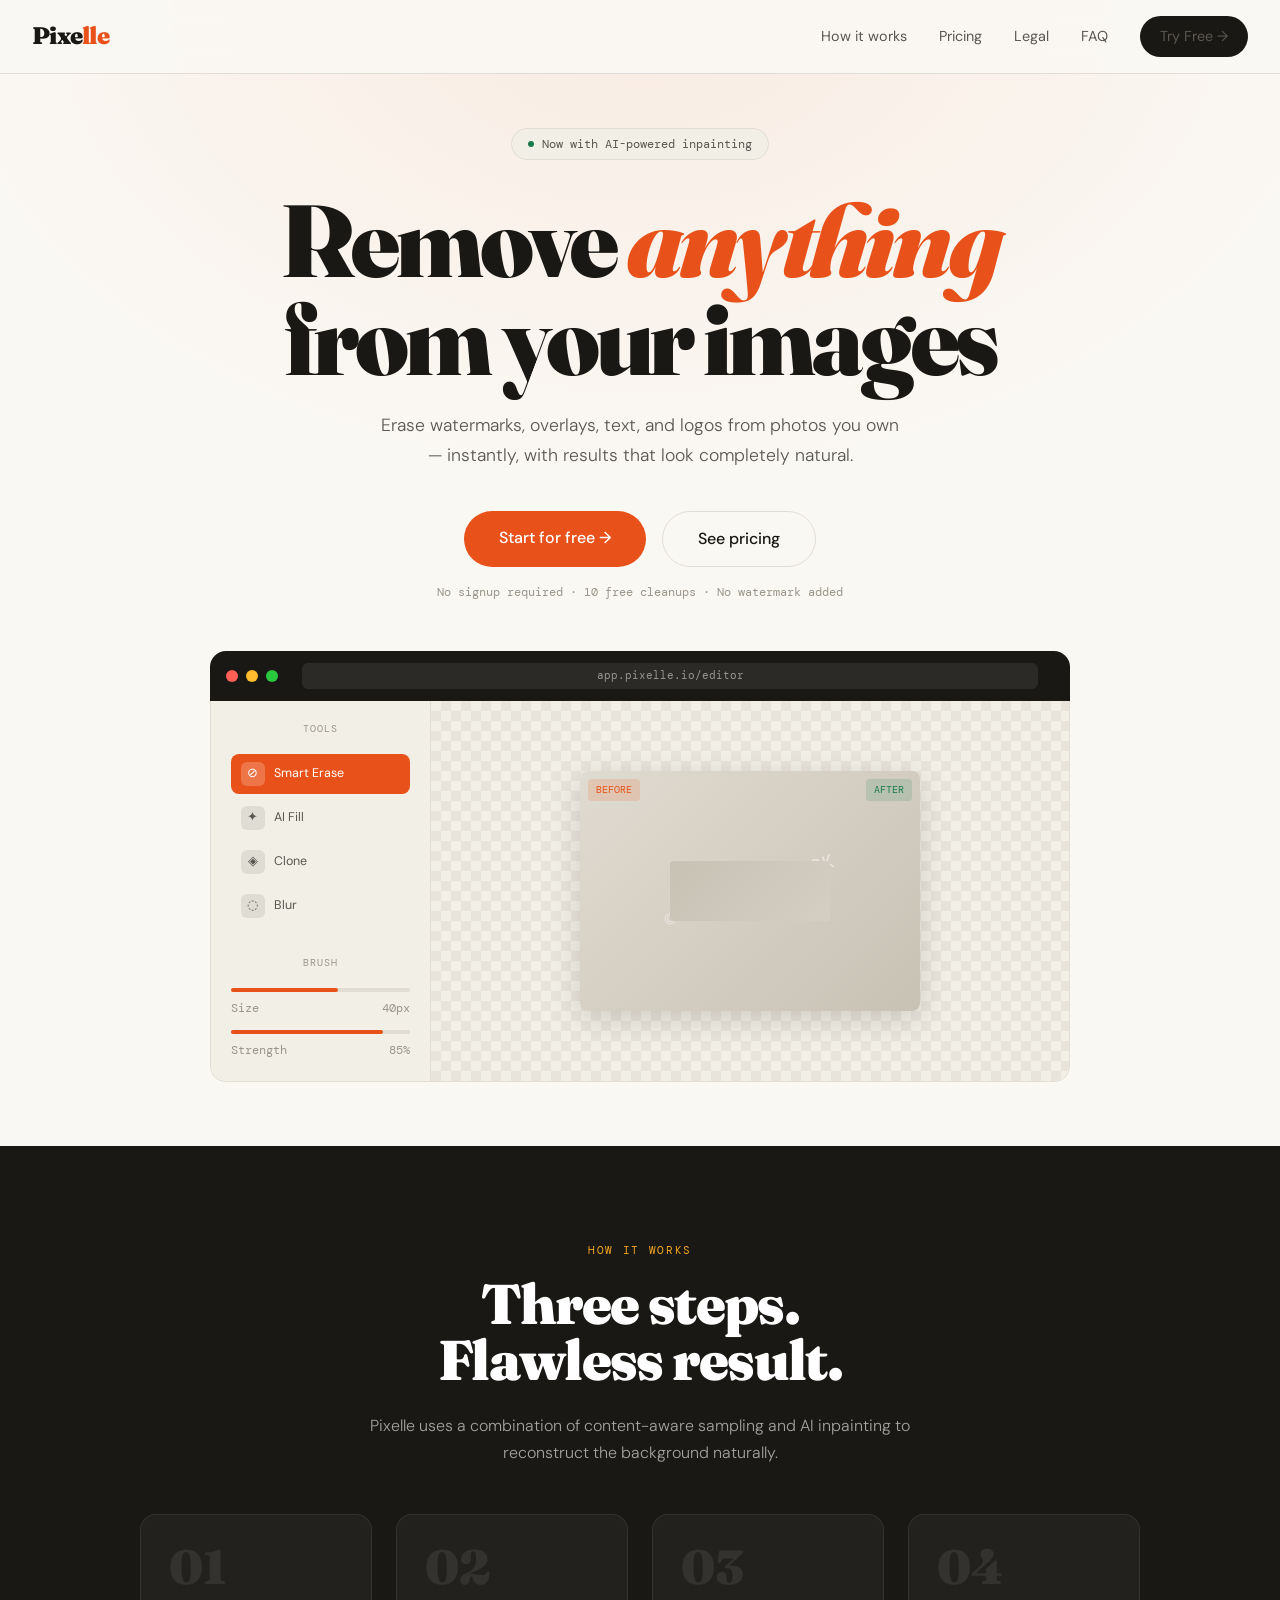
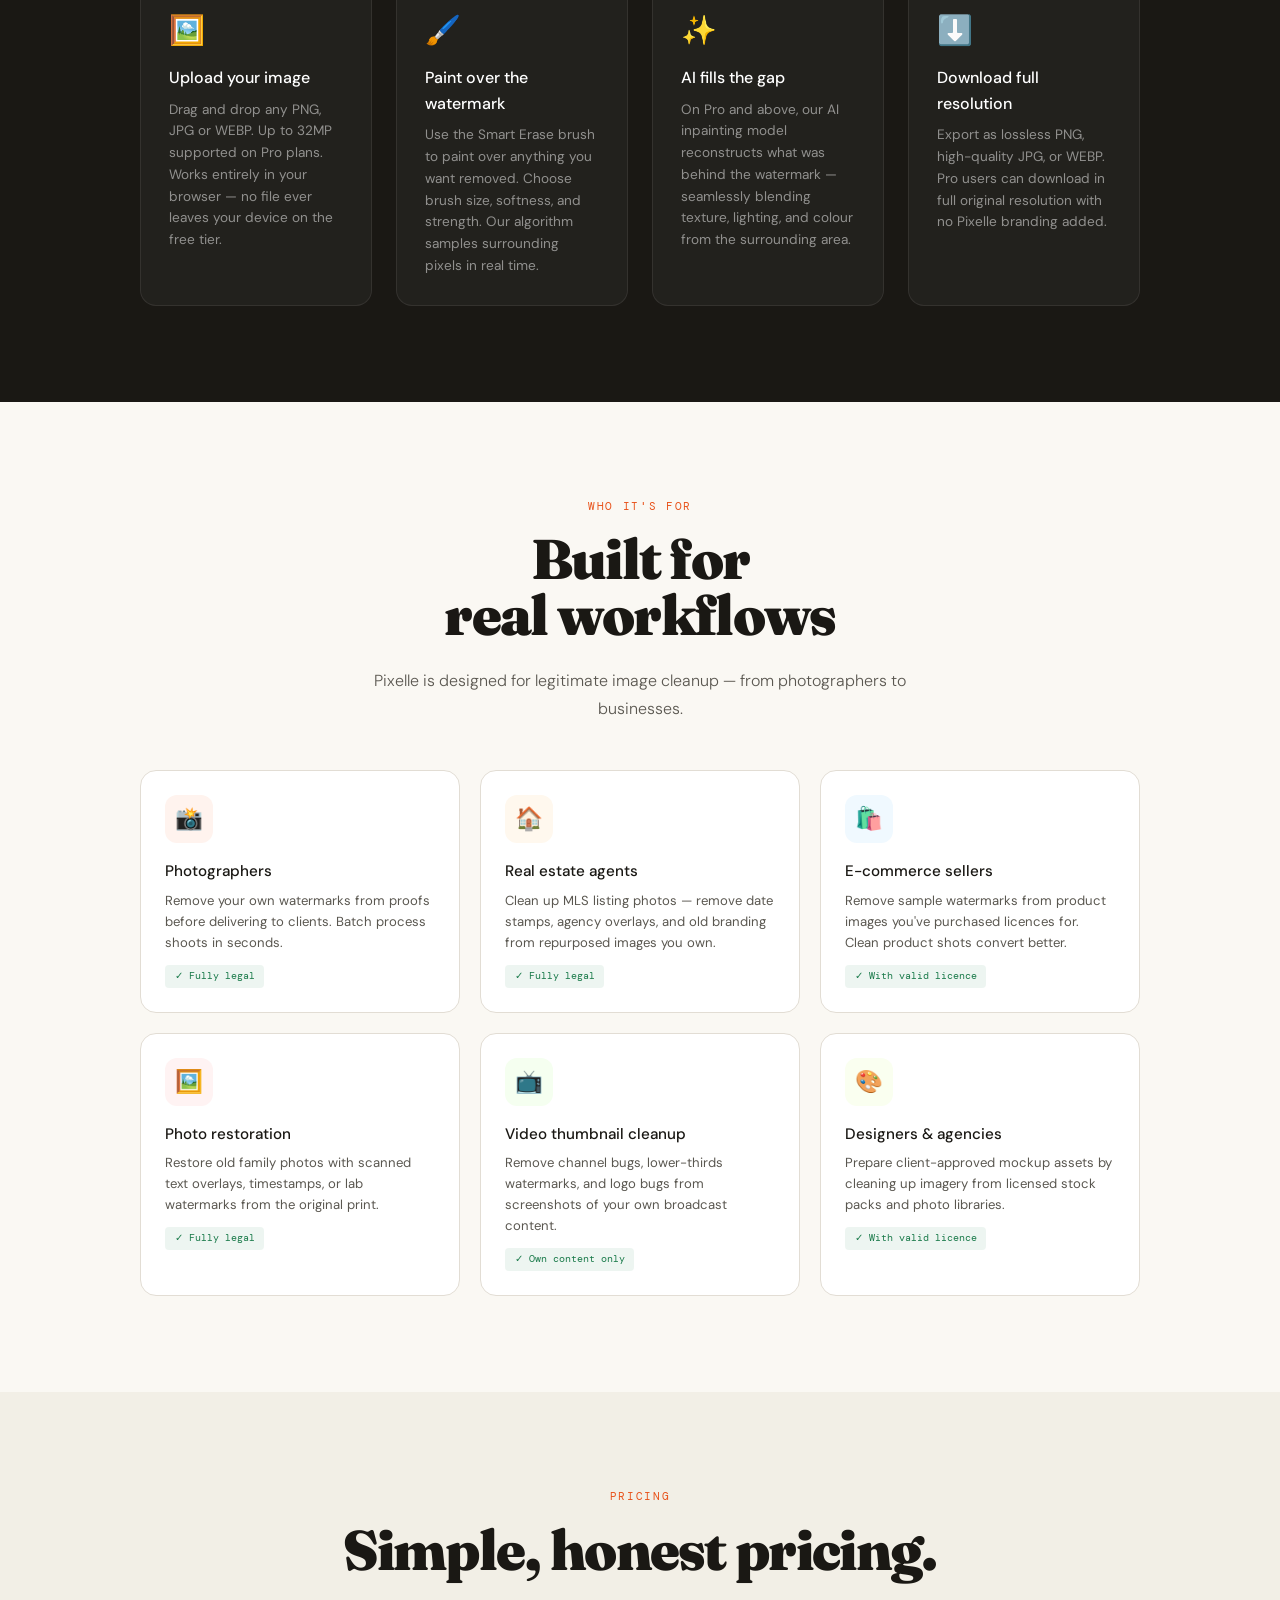
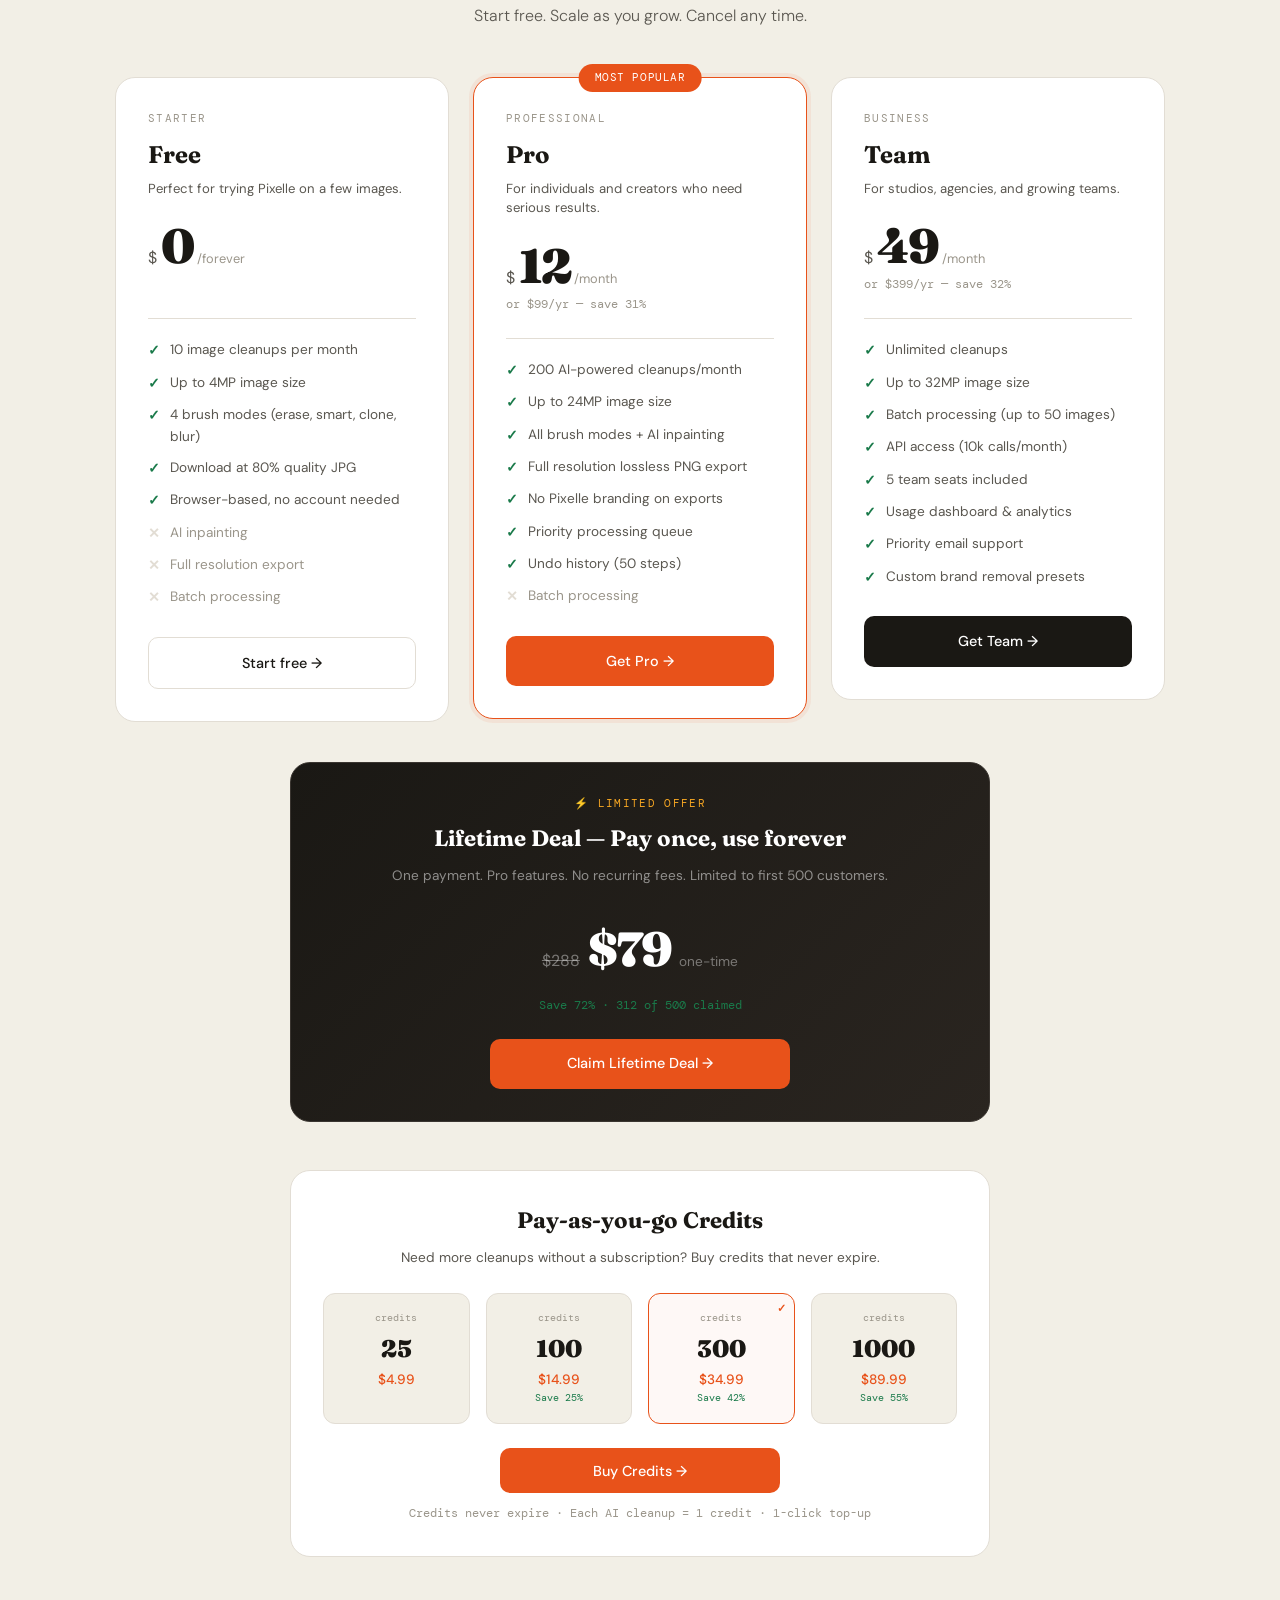
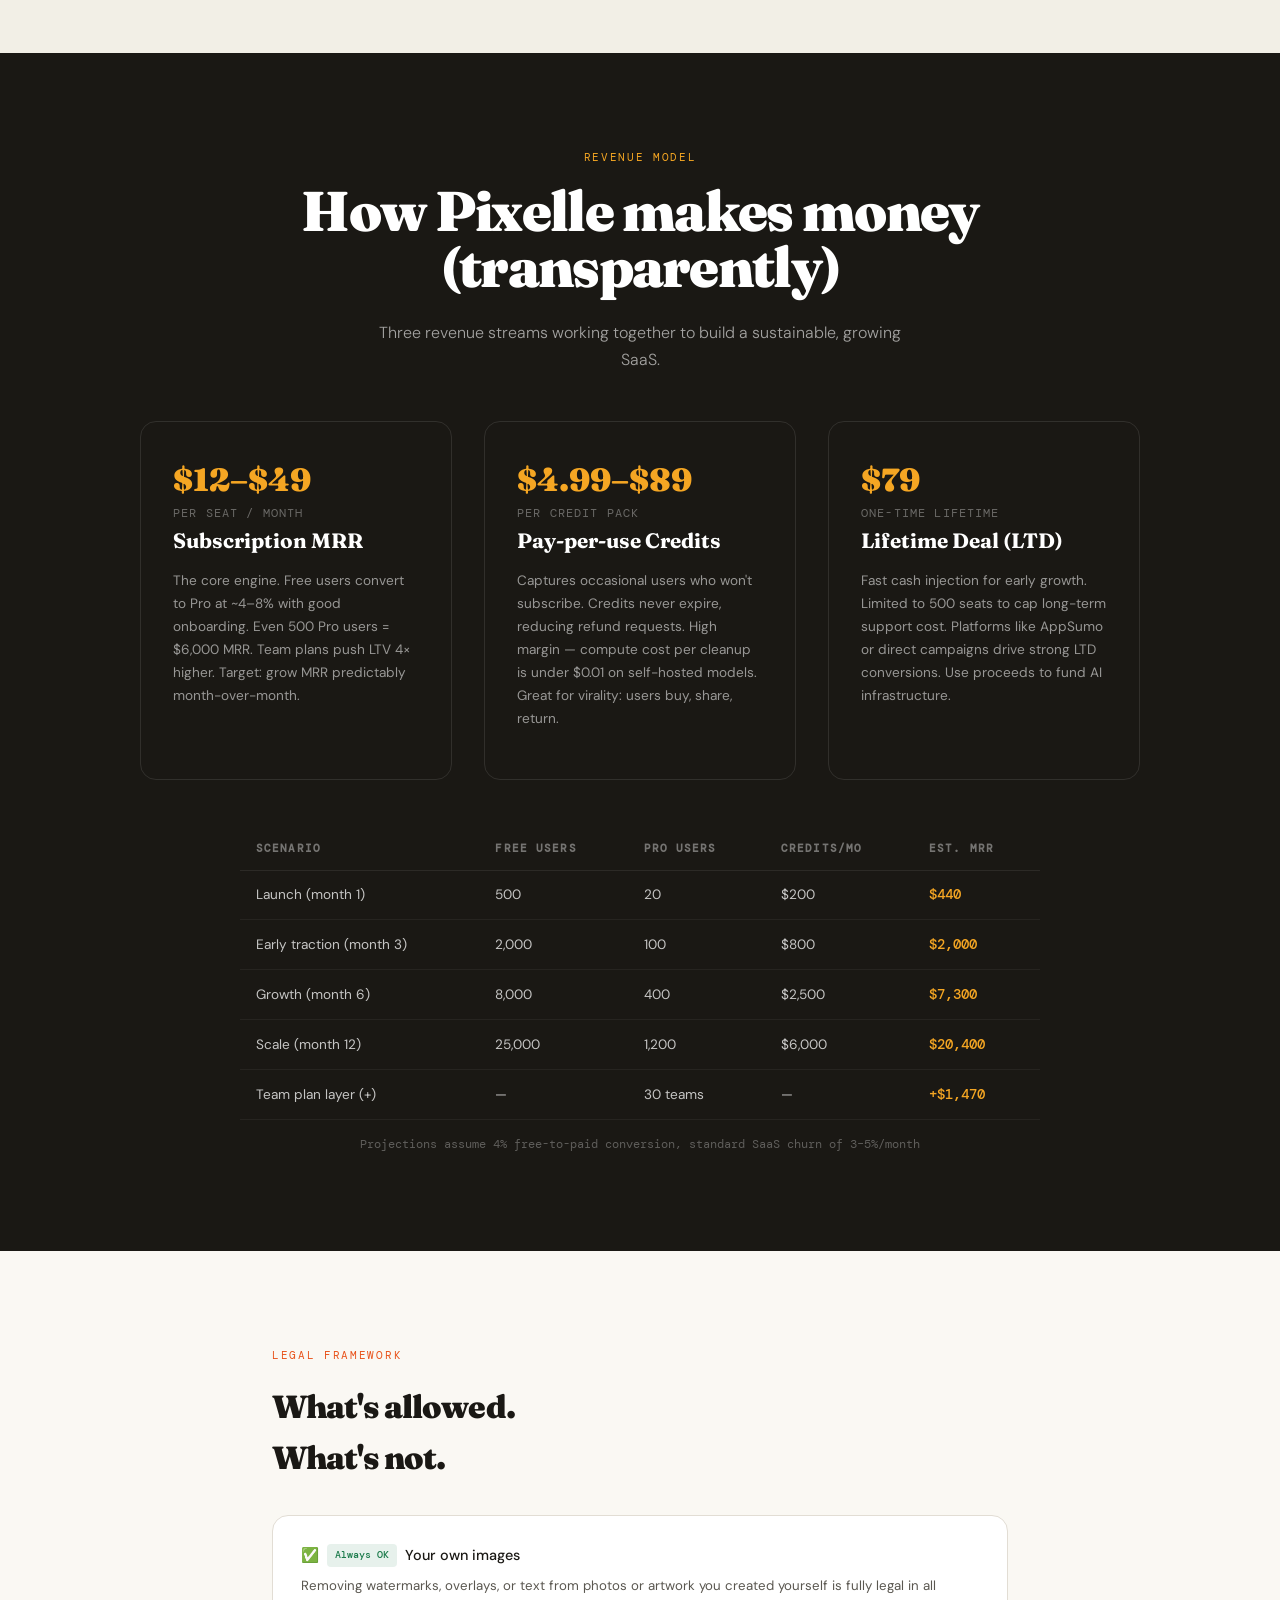
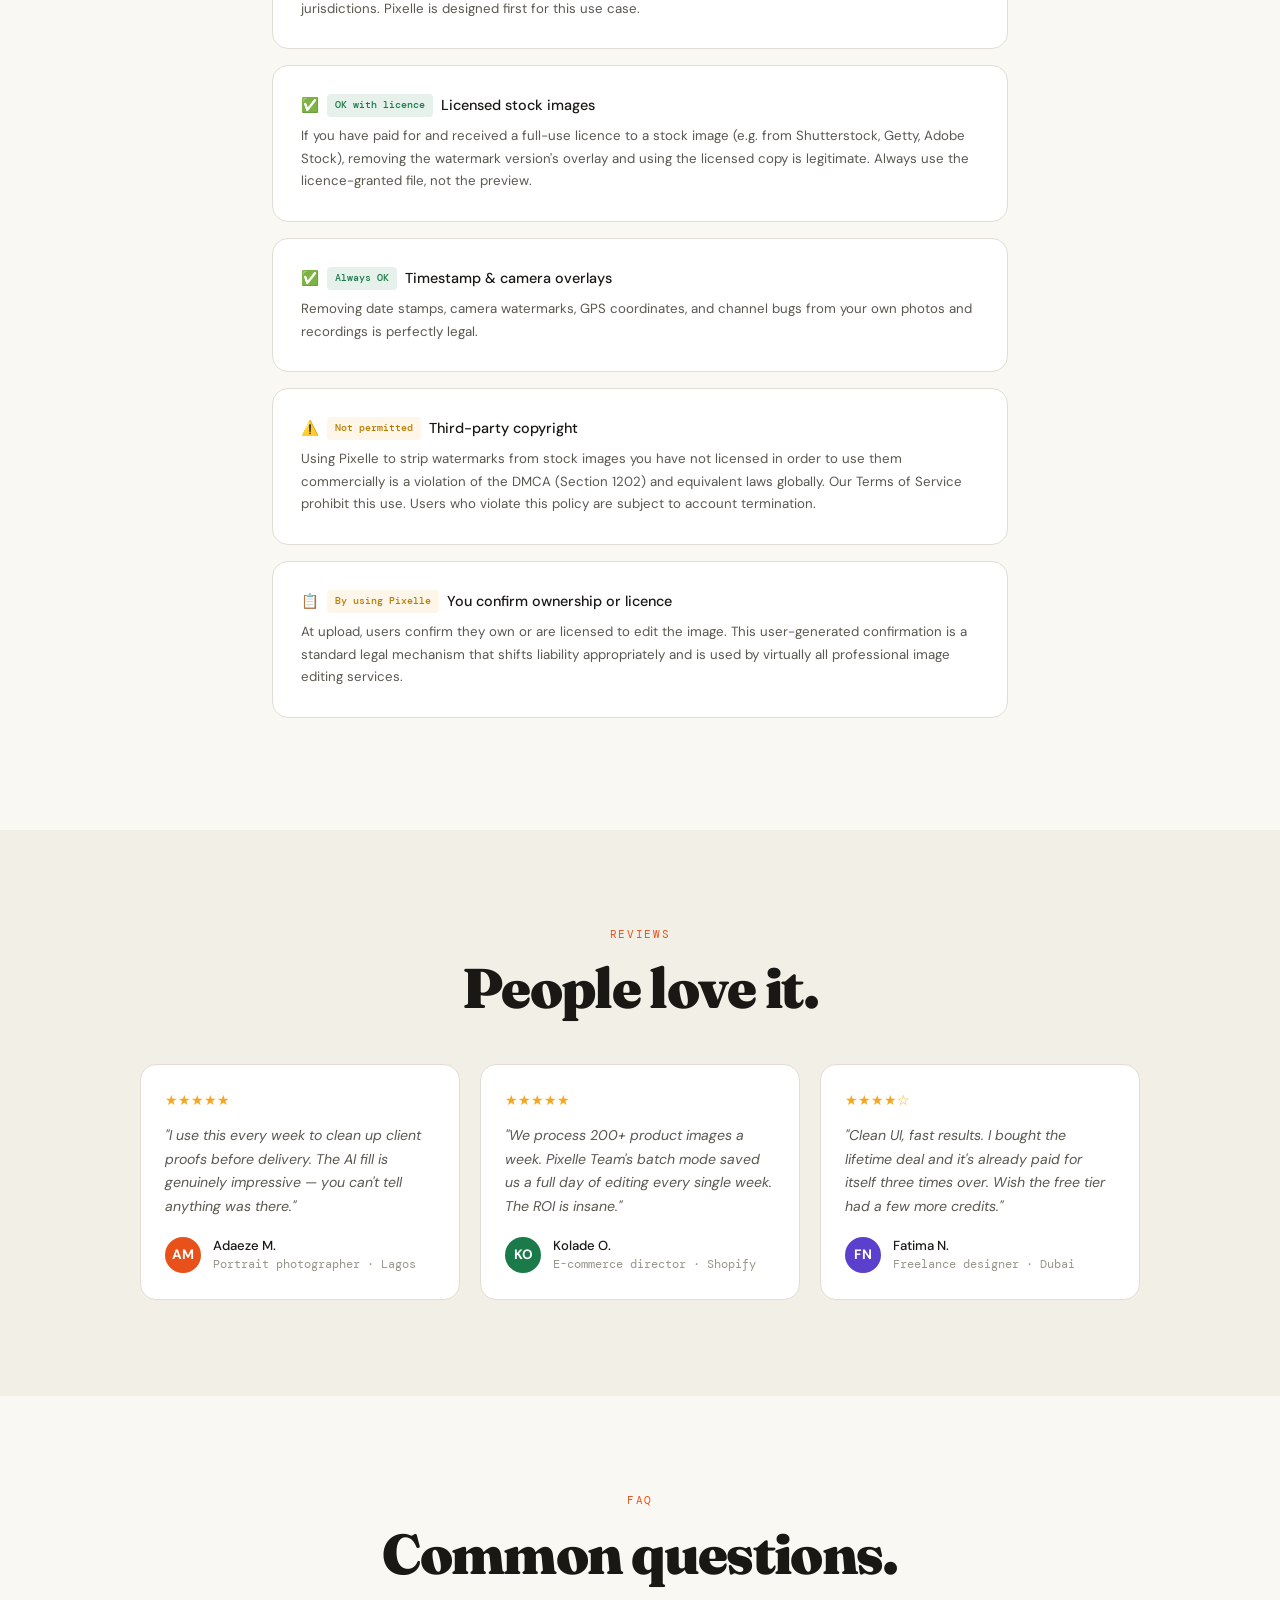
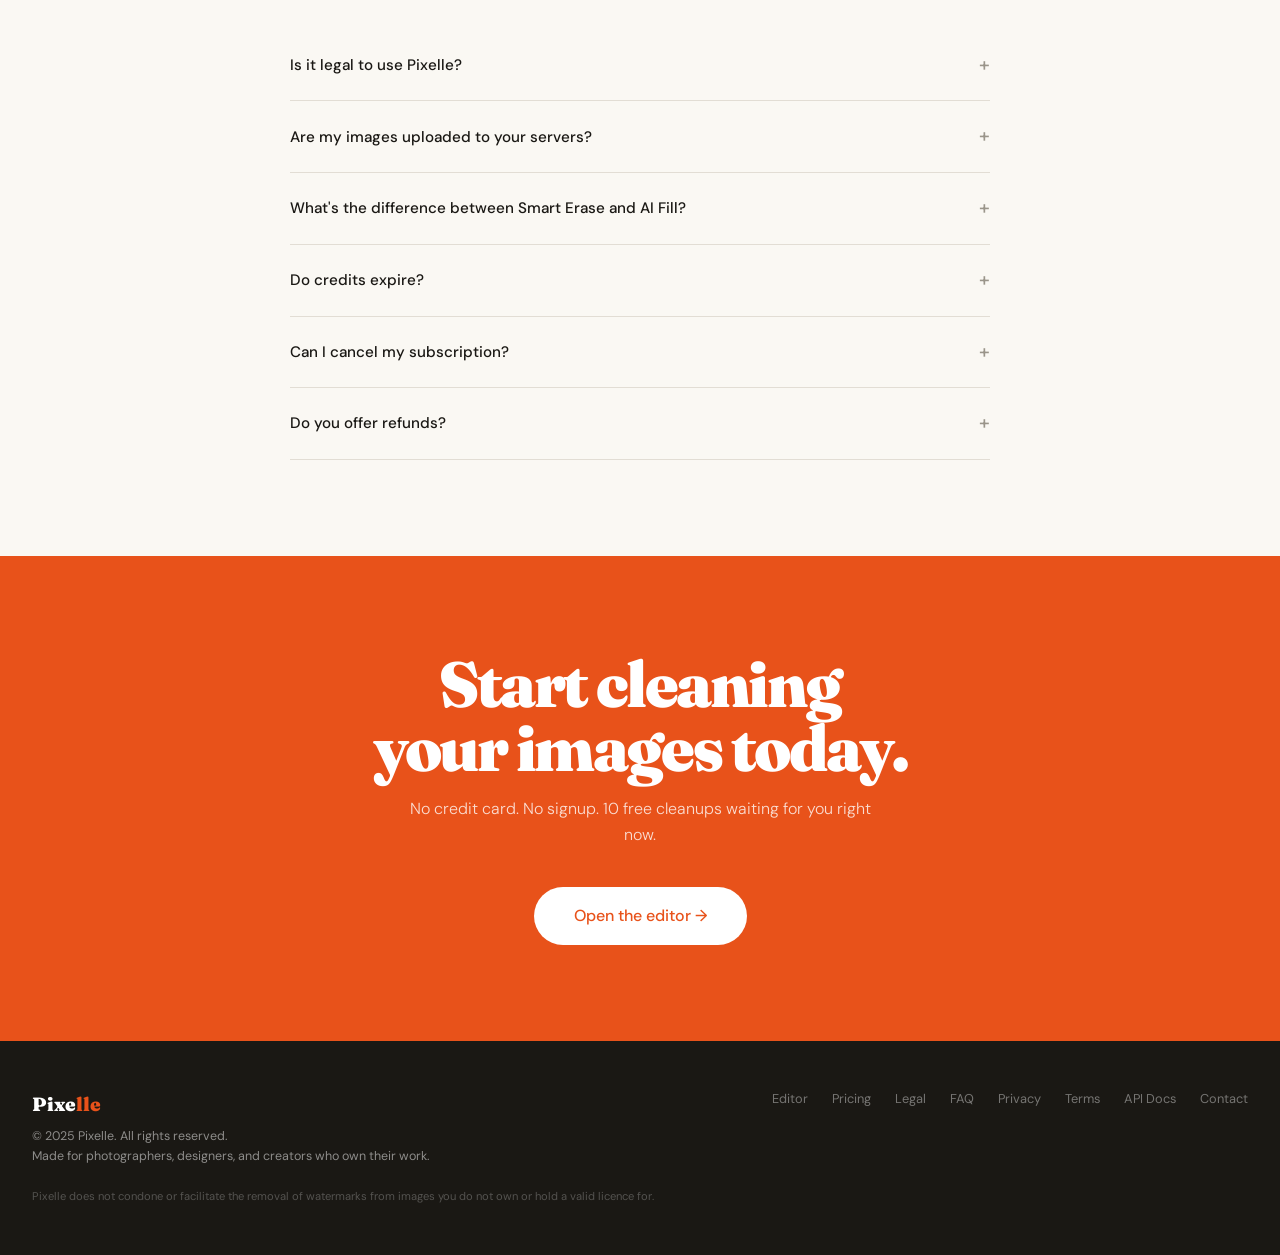
==== index.html @ 52467e56 "first commit" ====
<!doctype html>
<html lang="en">
  <head>
    <meta charset="UTF-8" />
    <meta name="viewport" content="width=device-width, initial-scale=1.0" />
    <title>Pixelle — AI-Powered Image Cleanup</title>
    <link rel="preconnect" href="https://fonts.googleapis.com" />
    <link
      href="https://fonts.googleapis.com/css2?family=Fraunces:ital,opsz,wght@0,9..144,300;0,9..144,700;0,9..144,900;1,9..144,400&family=DM+Sans:wght@300;400;500&family=DM+Mono:wght@400;500&display=swap"
      rel="stylesheet"
    />
    <link rel="stylesheet" href="css/styles.css">
 
  </head>
  <body>
    <nav>
      <a href="index.html" class="nav-logo">Pixe<span>lle</span></a>
      <div class="nav-links">
        <a href="#how">How it works</a>
        <a href="#pricing">Pricing</a>
        <a href="#legal">Legal</a>
        <a href="#faq">FAQ</a>
        <a href="app.html" class="nav-cta">Try Free →</a>
      </div>
      <button
        class="nav-menu-toggle"
        onclick="toggleMobileNav()"
        aria-label="Menu"
      >
        ☰
      </button>
    </nav>

    <!-- MOBILE NAV DRAWER -->
    <div class="mobile-nav" id="mobile-nav">
      <a href="#how" onclick="closeMobileNav()">How it works</a>
      <a href="#pricing" onclick="closeMobileNav()">Pricing</a>
      <a href="#legal" onclick="closeMobileNav()">Legal</a>
      <a href="#faq" onclick="closeMobileNav()">FAQ</a>
      <a href="app.html" class="nav-cta">Try Free →</a>
    </div>

    <!-- HERO -->
    <section class="hero">
      <div class="hero-bg"></div>
      <div class="hero-badge">
        <span class="dot"></span> Now with AI-powered inpainting
      </div>
      <h1>Remove <em>anything</em><br />from your images</h1>
      <p class="hero-sub">
        Erase watermarks, overlays, text, and logos from photos you own —
        instantly, with results that look completely natural.
      </p>
      <div class="hero-actions">
        <a href="app.html" class="btn-hero btn-hero-primary"
          >Start for free →</a
        >
        <a href="#pricing" class="btn-hero btn-hero-secondary">See pricing</a>
      </div>
      <p class="hero-note">
        No signup required · 10 free cleanups · No watermark added
      </p>

      <div class="demo-wrap">
        <div class="demo-bar">
          <div class="demo-dot"></div>
          <div class="demo-dot"></div>
          <div class="demo-dot"></div>
          <div class="demo-url">app.pixelle.io/editor</div>
        </div>
        <div class="demo-inner">
          <div class="demo-sidebar">
            <div class="demo-sidebar-title">Tools</div>
            <div class="demo-tool active">
              <div class="demo-tool-icon">⊘</div>
              Smart Erase
            </div>
            <div class="demo-tool">
              <div class="demo-tool-icon">✦</div>
              AI Fill
            </div>
            <div class="demo-tool">
              <div class="demo-tool-icon">◈</div>
              Clone
            </div>
            <div class="demo-tool">
              <div class="demo-tool-icon">◌</div>
              Blur
            </div>
            <br />
            <div class="demo-sidebar-title">Brush</div>
            <div
              style="
                background: var(--border);
                height: 4px;
                border-radius: 2px;
                margin: 0.5rem 0;
              "
            >
              <div
                style="
                  background: var(--accent);
                  width: 60%;
                  height: 100%;
                  border-radius: 2px;
                "
              ></div>
            </div>
            <div
              style="
                font-size: 0.72rem;
                color: var(--ink3);
                font-family: &quot;DM Mono&quot;, monospace;
                display: flex;
                justify-content: space-between;
              "
            >
              <span>Size</span><span>40px</span>
            </div>
            <div
              style="
                background: var(--border);
                height: 4px;
                border-radius: 2px;
                margin: 0.75rem 0 0.5rem;
              "
            >
              <div
                style="
                  background: var(--accent);
                  width: 85%;
                  height: 100%;
                  border-radius: 2px;
                "
              ></div>
            </div>
            <div
              style="
                font-size: 0.72rem;
                color: var(--ink3);
                font-family: &quot;DM Mono&quot;, monospace;
                display: flex;
                justify-content: space-between;
              "
            >
              <span>Strength</span><span>85%</span>
            </div>
          </div>
          <div class="demo-canvas-area">
            <div class="demo-image-placeholder">
              <div class="demo-badge-before">BEFORE</div>
              <div class="demo-badge-after">AFTER</div>
              <div class="demo-wm">© SHUTTERSTOCK</div>
              <div class="demo-erased"></div>
              <div class="demo-cursor"></div>
            </div>
          </div>
        </div>
      </div>
    </section>

    <!-- HOW IT WORKS -->
    <section class="how" id="how">
      <div class="center max-w reveal">
        <div class="section-label">How it works</div>
        <div class="section-title">Three steps.<br />Flawless result.</div>
        <p class="section-sub" style="margin-inline: auto">
          Pixelle uses a combination of content-aware sampling and AI inpainting
          to reconstruct the background naturally.
        </p>
      </div>
      <div class="how-grid reveal">
        <div class="how-card">
          <div class="how-num">01</div>
          <div class="how-icon">🖼️</div>
          <h3>Upload your image</h3>
          <p>
            Drag and drop any PNG, JPG or WEBP. Up to 32MP supported on Pro
            plans. Works entirely in your browser — no file ever leaves your
            device on the free tier.
          </p>
        </div>
        <div class="how-card">
          <div class="how-num">02</div>
          <div class="how-icon">🖌️</div>
          <h3>Paint over the watermark</h3>
          <p>
            Use the Smart Erase brush to paint over anything you want removed.
            Choose brush size, softness, and strength. Our algorithm samples
            surrounding pixels in real time.
          </p>
        </div>
        <div class="how-card">
          <div class="how-num">03</div>
          <div class="how-icon">✨</div>
          <h3>AI fills the gap</h3>
          <p>
            On Pro and above, our AI inpainting model reconstructs what was
            behind the watermark — seamlessly blending texture, lighting, and
            colour from the surrounding area.
          </p>
        </div>
        <div class="how-card">
          <div class="how-num">04</div>
          <div class="how-icon">⬇️</div>
          <h3>Download full resolution</h3>
          <p>
            Export as lossless PNG, high-quality JPG, or WEBP. Pro users can
            download in full original resolution with no Pixelle branding added.
          </p>
        </div>
      </div>
    </section>

    <!-- USE CASES -->
    <section id="uses" style="padding: 6rem 2rem; background: var(--bg)">
      <div class="center max-w reveal">
        <div class="section-label">Who it's for</div>
        <div class="section-title">Built for<br />real workflows</div>
        <p class="section-sub" style="margin-inline: auto">
          Pixelle is designed for legitimate image cleanup — from photographers
          to businesses.
        </p>
      </div>
      <div class="uses-grid reveal">
        <div class="use-card">
          <div class="use-icon" style="background: #fff3ee">📸</div>
          <h3>Photographers</h3>
          <p>
            Remove your own watermarks from proofs before delivering to clients.
            Batch process shoots in seconds.
          </p>
          <span
            class="use-tag"
            style="background: rgba(26, 122, 74, 0.08); color: var(--green)"
            >✓ Fully legal</span
          >
        </div>
        <div class="use-card">
          <div class="use-icon" style="background: #fff8ee">🏠</div>
          <h3>Real estate agents</h3>
          <p>
            Clean up MLS listing photos — remove date stamps, agency overlays,
            and old branding from repurposed images you own.
          </p>
          <span
            class="use-tag"
            style="background: rgba(26, 122, 74, 0.08); color: var(--green)"
            >✓ Fully legal</span
          >
        </div>
        <div class="use-card">
          <div class="use-icon" style="background: #f0f9ff">🛍️</div>
          <h3>E-commerce sellers</h3>
          <p>
            Remove sample watermarks from product images you've purchased
            licences for. Clean product shots convert better.
          </p>
          <span
            class="use-tag"
            style="background: rgba(26, 122, 74, 0.08); color: var(--green)"
            >✓ With valid licence</span
          >
        </div>
        <div class="use-card">
          <div class="use-icon" style="background: #fff3f3">🖼️</div>
          <h3>Photo restoration</h3>
          <p>
            Restore old family photos with scanned text overlays, timestamps, or
            lab watermarks from the original print.
          </p>
          <span
            class="use-tag"
            style="background: rgba(26, 122, 74, 0.08); color: var(--green)"
            >✓ Fully legal</span
          >
        </div>
        <div class="use-card">
          <div class="use-icon" style="background: #f5fff0">📺</div>
          <h3>Video thumbnail cleanup</h3>
          <p>
            Remove channel bugs, lower-thirds watermarks, and logo bugs from
            screenshots of your own broadcast content.
          </p>
          <span
            class="use-tag"
            style="background: rgba(26, 122, 74, 0.08); color: var(--green)"
            >✓ Own content only</span
          >
        </div>
        <div class="use-card">
          <div class="use-icon" style="background: #fafff0">🎨</div>
          <h3>Designers & agencies</h3>
          <p>
            Prepare client-approved mockup assets by cleaning up imagery from
            licensed stock packs and photo libraries.
          </p>
          <span
            class="use-tag"
            style="background: rgba(26, 122, 74, 0.08); color: var(--green)"
            >✓ With valid licence</span
          >
        </div>
      </div>
    </section>

    <!-- PRICING -->
    <section class="pricing" id="pricing">
      <div class="center reveal">
        <div class="section-label">Pricing</div>
        <div class="section-title">Simple, honest pricing.</div>
        <p class="section-sub" style="margin-inline: auto">
          Start free. Scale as you grow. Cancel any time.
        </p>
      </div>
      <div class="pricing-grid reveal">
        <div class="price-card">
          <div class="price-tier">Starter</div>
          <div class="price-name">Free</div>
          <div class="price-desc">
            Perfect for trying Pixelle on a few images.
          </div>
          <div class="price-amount">
            <span class="price-currency">$</span
            ><span class="price-value">0</span
            ><span class="price-period">/forever</span>
          </div>
          <div class="price-alt" style="color: transparent">—</div>
          <div class="price-divider"></div>
          <ul class="price-features">
            <li>10 image cleanups per month</li>
            <li>Up to 4MP image size</li>
            <li>4 brush modes (erase, smart, clone, blur)</li>
            <li>Download at 80% quality JPG</li>
            <li>Browser-based, no account needed</li>
            <li class="no">AI inpainting</li>
            <li class="no">Full resolution export</li>
            <li class="no">Batch processing</li>
          </ul>
          <a href="app.html" class="price-btn price-btn-outline"
            >Start free →</a
          >
        </div>
        <div class="price-card featured">
          <div class="price-popular">MOST POPULAR</div>
          <div class="price-tier">Professional</div>
          <div class="price-name">Pro</div>
          <div class="price-desc">
            For individuals and creators who need serious results.
          </div>
          <div class="price-amount">
            <span class="price-currency">$</span
            ><span class="price-value">12</span
            ><span class="price-period">/month</span>
          </div>
          <div class="price-alt">or $99/yr — save 31%</div>
          <div class="price-divider"></div>
          <ul class="price-features">
            <li>200 AI-powered cleanups/month</li>
            <li>Up to 24MP image size</li>
            <li>All brush modes + AI inpainting</li>
            <li>Full resolution lossless PNG export</li>
            <li>No Pixelle branding on exports</li>
            <li>Priority processing queue</li>
            <li>Undo history (50 steps)</li>
            <li class="no">Batch processing</li>
          </ul>
          <a href="app.html" class="price-btn price-btn-primary">Get Pro →</a>
        </div>
        <div class="price-card">
          <div class="price-tier">Business</div>
          <div class="price-name">Team</div>
          <div class="price-desc">
            For studios, agencies, and growing teams.
          </div>
          <div class="price-amount">
            <span class="price-currency">$</span
            ><span class="price-value">49</span
            ><span class="price-period">/month</span>
          </div>
          <div class="price-alt">or $399/yr — save 32%</div>
          <div class="price-divider"></div>
          <ul class="price-features">
            <li>Unlimited cleanups</li>
            <li>Up to 32MP image size</li>
            <li>Batch processing (up to 50 images)</li>
            <li>API access (10k calls/month)</li>
            <li>5 team seats included</li>
            <li>Usage dashboard & analytics</li>
            <li>Priority email support</li>
            <li>Custom brand removal presets</li>
          </ul>
          <a
            href="#"
            onclick="showToast('Team plan — contact us at hello@pixelle.io')"
            class="price-btn price-btn-dark"
            >Get Team →</a
          >
        </div>
      </div>

      <!-- LIFETIME DEAL -->
      <div
        class="credits-section reveal"
        style="
          margin-top: 2.5rem;
          max-width: 700px;
          background: linear-gradient(135deg, #1a1814, #2a2520);
          border-color: #3a3530;
        "
      >
        <div
          style="
            font-size: 0.7rem;
            font-family: &quot;DM Mono&quot;, monospace;
            color: var(--accent2);
            text-transform: uppercase;
            letter-spacing: 0.12em;
            margin-bottom: 0.5rem;
          "
        >
          ⚡ Limited offer
        </div>
        <div class="credits-title" style="color: #fff">
          Lifetime Deal — Pay once, use forever
        </div>
        <div class="credits-sub" style="color: rgba(255, 255, 255, 0.5)">
          One payment. Pro features. No recurring fees. Limited to first 500
          customers.
        </div>
        <div
          style="
            display: flex;
            align-items: baseline;
            justify-content: center;
            gap: 0.5rem;
            margin-bottom: 0.5rem;
          "
        >
          <span
            style="
              font-size: 1rem;
              color: rgba(255, 255, 255, 0.4);
              text-decoration: line-through;
            "
            >$288</span
          >
          <span
            style="
              font-family: &quot;Fraunces&quot;, serif;
              font-size: 3rem;
              font-weight: 900;
              color: #fff;
              letter-spacing: -0.04em;
            "
            >$79</span
          >
          <span style="font-size: 0.85rem; color: rgba(255, 255, 255, 0.4)"
            >one-time</span
          >
        </div>
        <div
          style="
            font-size: 0.75rem;
            color: var(--green);
            font-family: &quot;DM Mono&quot;, monospace;
            margin-bottom: 1.5rem;
          "
        >
          Save 72% · 312 of 500 claimed
        </div>
        <a
          href="#"
          onclick="showToast('Lifetime deal — redirecting to checkout!')"
          class="price-btn price-btn-primary"
          style="max-width: 300px; margin: 0 auto; display: block"
          >Claim Lifetime Deal →</a
        >
      </div>

      <!-- PAY PER USE -->
      <div class="credits-section reveal">
        <div class="credits-title">Pay-as-you-go Credits</div>
        <div class="credits-sub">
          Need more cleanups without a subscription? Buy credits that never
          expire.
        </div>
        <div class="credits-grid">
          <div class="credit-pack" onclick="selectCredit(this)">
            <div class="credits-label">credits</div>
            <div class="credits-num">25</div>
            <div class="credits-price">$4.99</div>
            <div class="credits-save"></div>
          </div>
          <div class="credit-pack" onclick="selectCredit(this)">
            <div class="credits-label">credits</div>
            <div class="credits-num">100</div>
            <div class="credits-price">$14.99</div>
            <div class="credits-save">Save 25%</div>
          </div>
          <div class="credit-pack selected" onclick="selectCredit(this)">
            <div class="credits-label">credits</div>
            <div class="credits-num">300</div>
            <div class="credits-price">$34.99</div>
            <div class="credits-save">Save 42%</div>
          </div>
          <div class="credit-pack" onclick="selectCredit(this)">
            <div class="credits-label">credits</div>
            <div class="credits-num">1000</div>
            <div class="credits-price">$89.99</div>
            <div class="credits-save">Save 55%</div>
          </div>
        </div>
        <button
          onclick="showToast('Redirecting to secure checkout...')"
          class="price-btn price-btn-primary"
          style="max-width: 280px; margin: 0 auto"
        >
          Buy Credits →
        </button>
        <p
          style="
            font-size: 0.72rem;
            color: var(--ink3);
            margin-top: 0.75rem;
            font-family: &quot;DM Mono&quot;, monospace;
          "
        >
          Credits never expire · Each AI cleanup = 1 credit · 1-click top-up
        </p>
      </div>
    </section>

    <!-- MONETIZATION -->
    <section class="monetize" id="monetize">
      <div class="center max-w reveal">
        <div class="section-label">Revenue model</div>
        <div class="section-title" style="color: #fff">
          How Pixelle makes money<br />(transparently)
        </div>
        <p class="section-sub" style="margin-inline: auto">
          Three revenue streams working together to build a sustainable, growing
          SaaS.
        </p>
      </div>
      <div class="monetize-grid reveal">
        <div class="monetize-card">
          <div class="monetize-stat">$12–$49</div>
          <div class="monetize-stat-label">per seat / month</div>
          <h3>Subscription MRR</h3>
          <p>
            The core engine. Free users convert to Pro at ~4–8% with good
            onboarding. Even 500 Pro users = $6,000 MRR. Team plans push LTV 4×
            higher. Target: grow MRR predictably month-over-month.
          </p>
        </div>
        <div class="monetize-card">
          <div class="monetize-stat">$4.99–$89</div>
          <div class="monetize-stat-label">per credit pack</div>
          <h3>Pay-per-use Credits</h3>
          <p>
            Captures occasional users who won't subscribe. Credits never expire,
            reducing refund requests. High margin — compute cost per cleanup is
            under $0.01 on self-hosted models. Great for virality: users buy,
            share, return.
          </p>
        </div>
        <div class="monetize-card">
          <div class="monetize-stat">$79</div>
          <div class="monetize-stat-label">one-time lifetime</div>
          <h3>Lifetime Deal (LTD)</h3>
          <p>
            Fast cash injection for early growth. Limited to 500 seats to cap
            long-term support cost. Platforms like AppSumo or direct campaigns
            drive strong LTD conversions. Use proceeds to fund AI
            infrastructure.
          </p>
        </div>
      </div>
      <div class="max-w reveal revenue-table-wrap">
        <table class="revenue-table">
          <thead>
            <tr>
              <th>Scenario</th>
              <th>Free users</th>
              <th>Pro users</th>
              <th>Credits/mo</th>
              <th>Est. MRR</th>
            </tr>
          </thead>
          <tbody>
            <tr>
              <td>Launch (month 1)</td>
              <td>500</td>
              <td>20</td>
              <td>$200</td>
              <td>$440</td>
            </tr>
            <tr>
              <td>Early traction (month 3)</td>
              <td>2,000</td>
              <td>100</td>
              <td>$800</td>
              <td>$2,000</td>
            </tr>
            <tr>
              <td>Growth (month 6)</td>
              <td>8,000</td>
              <td>400</td>
              <td>$2,500</td>
              <td>$7,300</td>
            </tr>
            <tr>
              <td>Scale (month 12)</td>
              <td>25,000</td>
              <td>1,200</td>
              <td>$6,000</td>
              <td>$20,400</td>
            </tr>
            <tr>
              <td>Team plan layer (+)</td>
              <td>—</td>
              <td>30 teams</td>
              <td>—</td>
              <td>+$1,470</td>
            </tr>
          </tbody>
        </table>
        <p
          style="
            font-size: 0.72rem;
            color: rgba(255, 255, 255, 0.3);
            font-family: &quot;DM Mono&quot;, monospace;
            margin-top: 1rem;
            text-align: center;
          "
        >
          Projections assume 4% free-to-paid conversion, standard SaaS churn of
          3–5%/month
        </p>
      </div>
    </section>

    <!-- LEGAL -->
    <div class="legal-section" id="legal">
      <div class="section-label">Legal framework</div>
      <div class="legal-title">What's allowed.<br />What's not.</div>
      <div class="legal-card">
        <h3>✅ <span class="tag tag-ok">Always OK</span> Your own images</h3>
        <p>
          Removing watermarks, overlays, or text from photos or artwork you
          created yourself is fully legal in all jurisdictions. Pixelle is
          designed first for this use case.
        </p>
      </div>
      <div class="legal-card">
        <h3>
          ✅ <span class="tag tag-ok">OK with licence</span> Licensed stock
          images
        </h3>
        <p>
          If you have paid for and received a full-use licence to a stock image
          (e.g. from Shutterstock, Getty, Adobe Stock), removing the watermark
          version's overlay and using the licensed copy is legitimate. Always
          use the licence-granted file, not the preview.
        </p>
      </div>
      <div class="legal-card">
        <h3>
          ✅ <span class="tag tag-ok">Always OK</span> Timestamp & camera
          overlays
        </h3>
        <p>
          Removing date stamps, camera watermarks, GPS coordinates, and channel
          bugs from your own photos and recordings is perfectly legal.
        </p>
      </div>
      <div class="legal-card">
        <h3>
          ⚠️ <span class="tag tag-warn">Not permitted</span> Third-party
          copyright
        </h3>
        <p>
          Using Pixelle to strip watermarks from stock images you have not
          licensed in order to use them commercially is a violation of the DMCA
          (Section 1202) and equivalent laws globally. Our Terms of Service
          prohibit this use. Users who violate this policy are subject to
          account termination.
        </p>
      </div>
      <div class="legal-card">
        <h3>
          📋 <span class="tag tag-warn">By using Pixelle</span> You confirm
          ownership or licence
        </h3>
        <p>
          At upload, users confirm they own or are licensed to edit the image.
          This user-generated confirmation is a standard legal mechanism that
          shifts liability appropriately and is used by virtually all
          professional image editing services.
        </p>
      </div>
    </div>

    <!-- TESTIMONIALS -->
    <section style="padding: 6rem 2rem; background: var(--bg2)" id="reviews">
      <div class="center max-w reveal">
        <div class="section-label">Reviews</div>
        <div class="section-title">People love it.</div>
      </div>
      <div class="testi-grid reveal">
        <div class="testi-card">
          <div class="testi-stars">★★★★★</div>
          <div class="testi-text">
            "I use this every week to clean up client proofs before delivery.
            The AI fill is genuinely impressive — you can't tell anything was
            there."
          </div>
          <div class="testi-author">
            <div class="testi-avatar" style="background: #e8521a">AM</div>
            <div>
              <div class="testi-name">Adaeze M.</div>
              <div class="testi-role">Portrait photographer · Lagos</div>
            </div>
          </div>
        </div>
        <div class="testi-card">
          <div class="testi-stars">★★★★★</div>
          <div class="testi-text">
            "We process 200+ product images a week. Pixelle Team's batch mode
            saved us a full day of editing every single week. The ROI is
            insane."
          </div>
          <div class="testi-author">
            <div class="testi-avatar" style="background: #1a7a4a">KO</div>
            <div>
              <div class="testi-name">Kolade O.</div>
              <div class="testi-role">E-commerce director · Shopify</div>
            </div>
          </div>
        </div>
        <div class="testi-card">
          <div class="testi-stars">★★★★☆</div>
          <div class="testi-text">
            "Clean UI, fast results. I bought the lifetime deal and it's already
            paid for itself three times over. Wish the free tier had a few more
            credits."
          </div>
          <div class="testi-author">
            <div class="testi-avatar" style="background: #5a40cc">FN</div>
            <div>
              <div class="testi-name">Fatima N.</div>
              <div class="testi-role">Freelance designer · Dubai</div>
            </div>
          </div>
        </div>
      </div>
    </section>

    <!-- FAQ -->
    <section style="padding: 6rem 2rem; background: var(--bg)" id="faq">
      <div class="center max-w reveal">
        <div class="section-label">FAQ</div>
        <div class="section-title">Common questions.</div>
      </div>
      <div class="faq-list reveal">
        <div class="faq-item">
          <div class="faq-q" onclick="toggleFaq(this)">
            Is it legal to use Pixelle?
          </div>
          <div class="faq-a">
            Yes — when used on images you own or have a valid licence for.
            Pixelle is a tool like Photoshop; legality depends on what you use
            it for, not the tool itself. See the Legal section above for a full
            breakdown.
          </div>
        </div>
        <div class="faq-item">
          <div class="faq-q" onclick="toggleFaq(this)">
            Are my images uploaded to your servers?
          </div>
          <div class="faq-a">
            On the Free tier, all processing happens entirely in your browser
            using the Canvas API — nothing is uploaded. On Pro and Team plans,
            images are sent to our servers for AI inpainting, processed
            immediately, and deleted within 30 minutes. We never store your
            images.
          </div>
        </div>
        <div class="faq-item">
          <div class="faq-q" onclick="toggleFaq(this)">
            What's the difference between Smart Erase and AI Fill?
          </div>
          <div class="faq-a">
            Smart Erase uses a pixel-sampling algorithm that reads surrounding
            colours and blends them inward — it's fast, local, and works great
            on simple backgrounds. AI Fill sends a patch to our inpainting model
            which understands context, texture, and lighting — it works far
            better on complex scenes like grass, fabric, or skin.
          </div>
        </div>
        <div class="faq-item">
          <div class="faq-q" onclick="toggleFaq(this)">Do credits expire?</div>
          <div class="faq-a">
            Never. Credits you purchase are yours to use at any pace. There's no
            monthly reset or expiry date — buy once, use whenever.
          </div>
        </div>
        <div class="faq-item">
          <div class="faq-q" onclick="toggleFaq(this)">
            Can I cancel my subscription?
          </div>
          <div class="faq-a">
            Yes, any time, from your account dashboard with one click. You keep
            access until the end of your billing period. No cancellation fees,
            no dark patterns.
          </div>
        </div>
        <div class="faq-item">
          <div class="faq-q" onclick="toggleFaq(this)">
            Do you offer refunds?
          </div>
          <div class="faq-a">
            We offer a 7-day money-back guarantee on monthly Pro plans, no
            questions asked. Annual plans get a 14-day guarantee. Credit packs
            are non-refundable once used but we're always happy to help if
            something went wrong.
          </div>
        </div>
      </div>
    </section>

    <!-- CTA -->
    <div class="cta-bottom">
      <h2>Start cleaning<br />your images today.</h2>
      <p>
        No credit card. No signup. 10 free cleanups waiting for you right now.
      </p>
      <a href="app.html" class="btn-cta-white">Open the editor →</a>
    </div>

    <!-- FOOTER -->
    <footer>
      <div>
        <div class="footer-brand">Pixe<span>lle</span></div>
        <div class="footer-copy">
          © 2025 Pixelle. All rights reserved.<br />Made for photographers,
          designers, and creators who own their work.<br /><br /><span
            style="font-size: 0.7rem; color: rgba(255, 255, 255, 0.25)"
            >Pixelle does not condone or facilitate the removal of watermarks
            from images you do not own or hold a valid licence for.</span
          >
        </div>
      </div>
      <div class="footer-links">
        <a href="app.html">Editor</a><a href="#pricing">Pricing</a
        ><a href="#legal">Legal</a> <a href="#faq">FAQ</a><a href="#">Privacy</a
        ><a href="#">Terms</a> <a href="#">API Docs</a
        ><a href="mailto:hello@pixelle.io">Contact</a>
      </div>
    </footer>

    <div class="toast" id="toast"></div>

    <script src="js/script.js">
      
    </script>
  </body>
</html>
---- css/styles.css ----
*,
      *::before,
      *::after {
        box-sizing: border-box;
        margin: 0;
        padding: 0;
      }
      :root {
        --bg: #faf8f3;
        --bg2: #f2efe6;
        --ink: #1a1814;
        --ink2: #5a5750;
        --ink3: #9a958a;
        --accent: #e8521a;
        --accent2: #f5a623;
        --green: #1a7a4a;
        --border: #e2ddd4;
        --card: #ffffff;
        --radius: 16px;
      }
      html {
        scroll-behavior: smooth;
      }
      body {
        background: var(--bg);
        color: var(--ink);
        font-family: "DM Sans", sans-serif;
        line-height: 1.6;
        overflow-x: hidden;
      }

      /* NAV */
      nav {
        position: fixed;
        top: 0;
        left: 0;
        right: 0;
        z-index: 100;
        padding: 1rem 2rem;
        display: flex;
        align-items: center;
        justify-content: space-between;
        background: rgba(250, 248, 243, 0.92);
        backdrop-filter: blur(12px);
        border-bottom: 1px solid var(--border);
      }
      .nav-logo {
        font-family: "Fraunces", serif;
        font-size: 1.5rem;
        font-weight: 900;
        letter-spacing: -0.03em;
        color: var(--ink);
        text-decoration: none;
      }
      .nav-logo span {
        color: var(--accent);
      }
      .nav-links {
        display: flex;
        align-items: center;
        gap: 2rem;
      }
      .nav-links a {
        color: var(--ink2);
        text-decoration: none;
        font-size: 0.9rem;
        font-weight: 400;
        transition: color 0.2s;
      }
      .nav-links a:hover {
        color: var(--ink);
      }
      .nav-cta {
        background: var(--ink);
        color: #fff;
        padding: 0.55rem 1.25rem;
        border-radius: 999px;
        font-size: 0.85rem;
        font-weight: 500;
        text-decoration: none;
        transition: all 0.2s;
      }
      .nav-cta:hover {
        background: var(--accent);
        transform: translateY(-1px);
      }

      /* HERO */
      .hero {
        min-height: 100vh;
        display: flex;
        flex-direction: column;
        align-items: center;
        justify-content: center;
        text-align: center;
        padding: 8rem 1.5rem 4rem;
        position: relative;
        overflow: hidden;
      }
      .hero-bg {
        position: absolute;
        inset: 0;
        background: radial-gradient(
          ellipse 80% 60% at 50% 0%,
          rgba(232, 82, 26, 0.08),
          transparent 70%
        );
        pointer-events: none;
      }
      .hero-badge {
        display: inline-flex;
        align-items: center;
        gap: 0.5rem;
        background: var(--bg2);
        border: 1px solid var(--border);
        border-radius: 999px;
        padding: 0.35rem 1rem;
        font-size: 0.75rem;
        font-family: "DM Mono", monospace;
        color: var(--ink2);
        margin-bottom: 2rem;
        animation: fadeUp 0.6s ease both;
      }
      .hero-badge .dot {
        width: 6px;
        height: 6px;
        background: var(--green);
        border-radius: 50%;
        animation: pulse 2s infinite;
      }
      @keyframes pulse {
        0%,
        100% {
          opacity: 1;
        }
        50% {
          opacity: 0.3;
        }
      }
      h1 {
        font-family: "Fraunces", serif;
        font-size: clamp(2.6rem, 8vw, 7rem);
        font-weight: 900;
        line-height: 0.95;
        letter-spacing: -0.04em;
        max-width: 900px;
        animation: fadeUp 0.7s 0.1s ease both;
        opacity: 0;
      }
      h1 em {
        font-style: italic;
        color: var(--accent);
      }
      .hero-sub {
        max-width: 520px;
        font-size: 1.1rem;
        color: var(--ink2);
        margin: 1.5rem auto 2.5rem;
        font-weight: 300;
        line-height: 1.7;
        animation: fadeUp 0.7s 0.2s ease both;
        opacity: 0;
      }
      .hero-actions {
        display: flex;
        gap: 1rem;
        flex-wrap: wrap;
        justify-content: center;
        animation: fadeUp 0.7s 0.3s ease both;
        opacity: 0;
      }
      .btn-hero {
        padding: 0.9rem 2.2rem;
        border-radius: 999px;
        font-size: 1rem;
        font-weight: 500;
        text-decoration: none;
        transition: all 0.2s;
        cursor: pointer;
        border: none;
      }
      .btn-hero-primary {
        background: var(--accent);
        color: #fff;
      }
      .btn-hero-primary:hover {
        background: #c73e0e;
        transform: translateY(-2px);
        box-shadow: 0 8px 24px rgba(232, 82, 26, 0.3);
      }
      .btn-hero-secondary {
        background: transparent;
        color: var(--ink);
        border: 1.5px solid var(--border);
      }
      .btn-hero-secondary:hover {
        border-color: var(--ink);
        background: var(--bg2);
      }
      .hero-note {
        margin-top: 1rem;
        font-size: 0.78rem;
        color: var(--ink3);
        font-family: "DM Mono", monospace;
        animation: fadeUp 0.7s 0.4s ease both;
        opacity: 0;
      }

      /* DEMO MOCKUP */
      .demo-wrap {
        margin: 3rem auto 0;
        max-width: 860px;
        width: 100%;
        animation: fadeUp 0.8s 0.5s ease both;
        opacity: 0;
      }
      .demo-bar {
        background: var(--ink);
        border-radius: 16px 16px 0 0;
        padding: 0.75rem 1rem;
        display: flex;
        align-items: center;
        gap: 0.5rem;
      }
      .demo-dot {
        width: 12px;
        height: 12px;
        border-radius: 50%;
      }
      .demo-dot:nth-child(1) {
        background: #ff5f57;
      }
      .demo-dot:nth-child(2) {
        background: #febc2e;
      }
      .demo-dot:nth-child(3) {
        background: #28c840;
      }
      .demo-url {
        flex: 1;
        background: rgba(255, 255, 255, 0.08);
        border-radius: 6px;
        padding: 0.25rem 0.75rem;
        font-family: "DM Mono", monospace;
        font-size: 0.7rem;
        color: rgba(255, 255, 255, 0.5);
        margin: 0 1rem;
      }
      .demo-inner {
        background: var(--card);
        border: 1px solid var(--border);
        border-top: none;
        border-radius: 0 0 16px 16px;
        overflow: hidden;
        display: grid;
        grid-template-columns: 220px 1fr;
        min-height: 380px;
      }
      .demo-sidebar {
        background: var(--bg2);
        border-right: 1px solid var(--border);
        padding: 1.25rem;
      }
      .demo-sidebar-title {
        font-size: 0.65rem;
        font-family: "DM Mono", monospace;
        color: var(--ink3);
        text-transform: uppercase;
        letter-spacing: 0.1em;
        margin-bottom: 1rem;
      }
      .demo-tool {
        display: flex;
        align-items: center;
        gap: 0.6rem;
        padding: 0.5rem 0.6rem;
        border-radius: 8px;
        font-size: 0.78rem;
        color: var(--ink2);
        cursor: pointer;
        margin-bottom: 0.25rem;
      }
      .demo-tool.active {
        background: var(--accent);
        color: #fff;
      }
      .demo-tool-icon {
        width: 24px;
        height: 24px;
        border-radius: 6px;
        background: rgba(0, 0, 0, 0.08);
        display: flex;
        align-items: center;
        justify-content: center;
        font-size: 0.8rem;
        flex-shrink: 0;
      }
      .demo-tool.active .demo-tool-icon {
        background: rgba(255, 255, 255, 0.2);
      }
      .demo-canvas-area {
        display: flex;
        align-items: center;
        justify-content: center;
        background: repeating-conic-gradient(#e8e4db 0% 25%, #f2efe6 0% 50%) 0
          0/20px 20px;
        position: relative;
        overflow: hidden;
      }
      .demo-image-placeholder {
        width: 340px;
        height: 240px;
        background: linear-gradient(135deg, #e0dbd0 0%, #c8c2b5 100%);
        border-radius: 8px;
        position: relative;
        overflow: hidden;
        box-shadow: 0 8px 32px rgba(0, 0, 0, 0.15);
      }
      .demo-wm {
        position: absolute;
        top: 50%;
        left: 50%;
        transform: translate(-50%, -50%) rotate(-20deg);
        font-family: "DM Mono", monospace;
        font-size: 1.2rem;
        color: rgba(255, 255, 255, 0.5);
        white-space: nowrap;
        letter-spacing: 0.1em;
        pointer-events: none;
      }
      .demo-erased {
        position: absolute;
        top: 50%;
        left: 50%;
        transform: translate(-50%, -50%);
        width: 160px;
        height: 60px;
        background: linear-gradient(135deg, #c8c2b5, #d4cec3);
        border-radius: 4px;
        animation: eraseAnim 3s 2s ease-in-out infinite;
      }
      @keyframes eraseAnim {
        0%,
        100% {
          opacity: 0;
          transform: translate(-50%, -50%) scale(0.8);
        }
        20%,
        80% {
          opacity: 1;
          transform: translate(-50%, -50%) scale(1);
        }
      }
      .demo-cursor {
        position: absolute;
        width: 40px;
        height: 40px;
        border: 2px dashed var(--accent);
        border-radius: 50%;
        animation: cursorMove 3s 2s ease-in-out infinite;
        opacity: 0;
      }
      @keyframes cursorMove {
        0% {
          opacity: 0;
          top: 30%;
          left: 30%;
        }
        10% {
          opacity: 1;
        }
        40% {
          top: 50%;
          left: 48%;
        }
        80% {
          top: 50%;
          left: 48%;
        }
        90% {
          opacity: 1;
        }
        100% {
          opacity: 0;
          top: 70%;
          left: 70%;
        }
      }
      .demo-badge-before,
      .demo-badge-after {
        position: absolute;
        font-size: 0.6rem;
        font-family: "DM Mono", monospace;
        padding: 0.2rem 0.5rem;
        border-radius: 4px;
        top: 8px;
      }
      .demo-badge-before {
        left: 8px;
        background: rgba(232, 82, 26, 0.15);
        color: var(--accent);
      }
      .demo-badge-after {
        right: 8px;
        background: rgba(26, 122, 74, 0.15);
        color: var(--green);
      }

      /* SHARED SECTION */
      section {
        padding: 6rem 2rem;
      }
      .section-label {
        font-family: "DM Mono", monospace;
        font-size: 0.7rem;
        color: var(--accent);
        text-transform: uppercase;
        letter-spacing: 0.15em;
        margin-bottom: 1rem;
      }
      .section-title {
        font-family: "Fraunces", serif;
        font-size: clamp(2rem, 5vw, 3.5rem);
        font-weight: 900;
        line-height: 1;
        letter-spacing: -0.03em;
        margin-bottom: 1.5rem;
      }
      .section-sub {
        font-size: 1rem;
        color: var(--ink2);
        max-width: 560px;
        line-height: 1.7;
        font-weight: 300;
      }

      /* HOW IT WORKS */
      .how {
        background: var(--ink);
        color: #fff;
      }
      .how .section-label {
        color: var(--accent2);
      }
      .how .section-title {
        color: #fff;
      }
      .how .section-sub {
        color: rgba(255, 255, 255, 0.6);
      }
      .how-grid {
        display: grid;
        grid-template-columns: repeat(auto-fit, minmax(200px, 1fr));
        gap: 1.5rem;
        margin-top: 3rem;
        max-width: 1000px;
        margin-inline: auto;
      }
      .how-card {
        background: rgba(255, 255, 255, 0.04);
        border: 1px solid rgba(255, 255, 255, 0.08);
        border-radius: var(--radius);
        padding: 1.75rem;
        position: relative;
        transition: all 0.2s;
      }
      .how-card:hover {
        background: rgba(255, 255, 255, 0.07);
        transform: translateY(-4px);
      }
      .how-num {
        font-family: "Fraunces", serif;
        font-size: 3rem;
        font-weight: 900;
        color: rgba(255, 255, 255, 0.08);
        line-height: 1;
        margin-bottom: 1rem;
      }
      .how-icon {
        font-size: 1.8rem;
        margin-bottom: 0.75rem;
      }
      .how-card h3 {
        font-size: 1rem;
        font-weight: 500;
        margin-bottom: 0.5rem;
        color: #fff;
      }
      .how-card p {
        font-size: 0.85rem;
        color: rgba(255, 255, 255, 0.5);
        line-height: 1.6;
      }

      /* USE CASES */
      .uses-grid {
        display: grid;
        grid-template-columns: repeat(auto-fit, minmax(260px, 1fr));
        gap: 1.25rem;
        margin-top: 3rem;
        max-width: 1000px;
        margin-inline: auto;
      }
      .use-card {
        background: var(--card);
        border: 1px solid var(--border);
        border-radius: var(--radius);
        padding: 1.5rem;
        transition: all 0.2s;
      }
      .use-card:hover {
        border-color: var(--accent);
        transform: translateY(-3px);
        box-shadow: 0 12px 32px rgba(232, 82, 26, 0.08);
      }
      .use-icon {
        width: 48px;
        height: 48px;
        border-radius: 12px;
        display: flex;
        align-items: center;
        justify-content: center;
        font-size: 1.4rem;
        margin-bottom: 1rem;
      }
      .use-card h3 {
        font-size: 0.95rem;
        font-weight: 500;
        margin-bottom: 0.4rem;
      }
      .use-card p {
        font-size: 0.82rem;
        color: var(--ink2);
        line-height: 1.6;
      }
      .use-tag {
        display: inline-block;
        font-size: 0.65rem;
        font-family: "DM Mono", monospace;
        padding: 0.2rem 0.6rem;
        border-radius: 4px;
        margin-top: 0.75rem;
      }

      /* PRICING */
      .pricing {
        background: var(--bg2);
      }
      .pricing-grid {
        display: grid;
        grid-template-columns: repeat(auto-fit, minmax(270px, 1fr));
        gap: 1.5rem;
        margin-top: 3rem;
        max-width: 1050px;
        margin-inline: auto;
        align-items: start;
      }
      .price-card {
        background: var(--card);
        border: 1.5px solid var(--border);
        border-radius: 20px;
        padding: 2rem;
        position: relative;
        transition: all 0.2s;
      }
      .price-card:hover {
        transform: translateY(-4px);
        box-shadow: 0 16px 48px rgba(0, 0, 0, 0.08);
      }
      .price-card.featured {
        border-color: var(--accent);
        box-shadow: 0 0 0 4px rgba(232, 82, 26, 0.08);
      }
      .price-popular {
        position: absolute;
        top: -14px;
        left: 50%;
        transform: translateX(-50%);
        background: var(--accent);
        color: #fff;
        font-size: 0.7rem;
        font-family: "DM Mono", monospace;
        padding: 0.3rem 1rem;
        border-radius: 999px;
        white-space: nowrap;
        letter-spacing: 0.05em;
      }
      .price-tier {
        font-size: 0.7rem;
        font-family: "DM Mono", monospace;
        color: var(--ink3);
        text-transform: uppercase;
        letter-spacing: 0.12em;
        margin-bottom: 0.5rem;
      }
      .price-name {
        font-family: "Fraunces", serif;
        font-size: 1.5rem;
        font-weight: 700;
        margin-bottom: 0.25rem;
      }
      .price-desc {
        font-size: 0.82rem;
        color: var(--ink2);
        margin-bottom: 1.5rem;
        line-height: 1.5;
      }
      .price-amount {
        display: flex;
        align-items: baseline;
        gap: 0.25rem;
        margin-bottom: 0.25rem;
      }
      .price-currency {
        font-size: 1rem;
        color: var(--ink2);
        margin-top: 0.5rem;
      }
      .price-value {
        font-family: "Fraunces", serif;
        font-size: 3rem;
        font-weight: 900;
        line-height: 1;
        letter-spacing: -0.04em;
      }
      .price-period {
        font-size: 0.8rem;
        color: var(--ink3);
      }
      .price-alt {
        font-size: 0.75rem;
        color: var(--ink3);
        font-family: "DM Mono", monospace;
        margin-bottom: 1.5rem;
      }
      .price-divider {
        height: 1px;
        background: var(--border);
        margin: 1.25rem 0;
      }
      .price-features {
        list-style: none;
        display: flex;
        flex-direction: column;
        gap: 0.6rem;
        margin-bottom: 1.75rem;
      }
      .price-features li {
        font-size: 0.85rem;
        display: flex;
        align-items: flex-start;
        gap: 0.6rem;
        color: var(--ink2);
      }
      .price-features li::before {
        content: "✓";
        color: var(--green);
        font-weight: 700;
        flex-shrink: 0;
        margin-top: 1px;
      }
      .price-features li.no::before {
        content: "✕";
        color: var(--border);
      }
      .price-features li.no {
        color: var(--ink3);
      }
      .price-btn {
        width: 100%;
        padding: 0.85rem;
        border-radius: 10px;
        font-size: 0.9rem;
        font-weight: 500;
        font-family: "DM Sans", sans-serif;
        border: none;
        cursor: pointer;
        transition: all 0.2s;
        text-align: center;
        display: block;
        text-decoration: none;
      }
      .price-btn-primary {
        background: var(--accent);
        color: #fff;
      }
      .price-btn-primary:hover {
        background: #c73e0e;
        transform: translateY(-1px);
      }
      .price-btn-outline {
        background: transparent;
        color: var(--ink);
        border: 1.5px solid var(--border);
      }
      .price-btn-outline:hover {
        border-color: var(--ink);
        background: var(--bg2);
      }
      .price-btn-dark {
        background: var(--ink);
        color: #fff;
      }
      .price-btn-dark:hover {
        background: #333;
      }

      /* CREDITS */
      .credits-section {
        margin-top: 3rem;
        max-width: 700px;
        margin-inline: auto;
        background: var(--card);
        border: 1px solid var(--border);
        border-radius: 20px;
        padding: 2rem;
        text-align: center;
      }
      .credits-title {
        font-family: "Fraunces", serif;
        font-size: 1.4rem;
        font-weight: 700;
        margin-bottom: 0.5rem;
      }
      .credits-sub {
        font-size: 0.85rem;
        color: var(--ink2);
        margin-bottom: 1.5rem;
      }
      .credits-grid {
        display: grid;
        grid-template-columns: repeat(4, 1fr);
        gap: 1rem;
        margin-bottom: 1.5rem;
      }
      .credit-pack {
        background: var(--bg2);
        border: 1px solid var(--border);
        border-radius: 12px;
        padding: 1rem 0.5rem;
        cursor: pointer;
        transition: all 0.15s;
        position: relative;
      }
      .credit-pack:hover,
      .credit-pack.selected {
        border-color: var(--accent);
        background: rgba(232, 82, 26, 0.04);
      }
      .credit-pack.selected::after {
        content: "✓";
        position: absolute;
        top: 6px;
        right: 8px;
        font-size: 0.7rem;
        color: var(--accent);
        font-weight: 700;
      }
      .credit-pack .credits-num {
        font-family: "Fraunces", serif;
        font-size: 1.5rem;
        font-weight: 900;
        color: var(--ink);
      }
      .credit-pack .credits-label {
        font-size: 0.65rem;
        font-family: "DM Mono", monospace;
        color: var(--ink3);
        margin-bottom: 0.25rem;
      }
      .credit-pack .credits-price {
        font-size: 0.85rem;
        font-weight: 500;
        color: var(--accent);
      }
      .credit-pack .credits-save {
        font-size: 0.65rem;
        color: var(--green);
        font-family: "DM Mono", monospace;
      }

      /* MONETIZE */
      .monetize {
        background: var(--ink);
        color: #fff;
        padding: 6rem 2rem;
      }
      .monetize .section-title {
        color: #fff;
      }
      .monetize .section-label {
        color: var(--accent2);
      }
      .monetize .section-sub {
        color: rgba(255, 255, 255, 0.6);
      }
      .monetize-grid {
        display: grid;
        grid-template-columns: repeat(auto-fit, minmax(260px, 1fr));
        gap: 2rem;
        margin-top: 3rem;
        max-width: 1000px;
        margin-inline: auto;
      }
      .monetize-card {
        border: 1px solid rgba(255, 255, 255, 0.1);
        border-radius: var(--radius);
        padding: 2rem;
      }
      .monetize-card h3 {
        font-family: "Fraunces", serif;
        font-size: 1.3rem;
        font-weight: 700;
        margin-bottom: 0.75rem;
        color: #fff;
      }
      .monetize-card p {
        font-size: 0.85rem;
        color: rgba(255, 255, 255, 0.55);
        line-height: 1.7;
        margin-bottom: 1rem;
      }
      .monetize-stat {
        font-family: "Fraunces", serif;
        font-size: 2rem;
        font-weight: 900;
        color: var(--accent2);
      }
      .monetize-stat-label {
        font-size: 0.72rem;
        font-family: "DM Mono", monospace;
        color: rgba(255, 255, 255, 0.35);
        text-transform: uppercase;
        letter-spacing: 0.1em;
      }

      /* Revenue table — responsive scroll wrapper */
      .revenue-table-wrap {
        width: 100%;
        overflow-x: auto;
        -webkit-overflow-scrolling: touch;
        margin-top: 3rem;
      }
      .revenue-table {
        width: 100%;
        min-width: 520px;
        border-collapse: collapse;
        max-width: 800px;
        margin-inline: auto;
      }
      .revenue-table th {
        font-size: 0.7rem;
        font-family: "DM Mono", monospace;
        color: rgba(255, 255, 255, 0.4);
        text-transform: uppercase;
        letter-spacing: 0.1em;
        padding: 0.75rem 1rem;
        text-align: left;
        border-bottom: 1px solid rgba(255, 255, 255, 0.08);
      }
      .revenue-table td {
        padding: 0.85rem 1rem;
        font-size: 0.85rem;
        border-bottom: 1px solid rgba(255, 255, 255, 0.05);
        color: rgba(255, 255, 255, 0.75);
      }
      .revenue-table td:last-child {
        color: var(--accent2);
        font-weight: 500;
        font-family: "DM Mono", monospace;
      }
      .revenue-table tr:hover td {
        background: rgba(255, 255, 255, 0.02);
      }

      /* LEGAL */
      .legal-section {
        max-width: 800px;
        margin: 0 auto;
        padding: 6rem 2rem;
      }
      .legal-title {
        font-family: "Fraunces", serif;
        font-size: 2rem;
        font-weight: 900;
        margin-bottom: 2rem;
        letter-spacing: -0.03em;
      }
      .legal-card {
        background: var(--card);
        border: 1px solid var(--border);
        border-radius: var(--radius);
        padding: 1.75rem;
        margin-bottom: 1rem;
      }
      .legal-card h3 {
        font-size: 0.9rem;
        font-weight: 500;
        margin-bottom: 0.5rem;
        display: flex;
        align-items: center;
        gap: 0.5rem;
        flex-wrap: wrap;
      }
      .legal-card h3 .tag {
        font-family: "DM Mono", monospace;
        font-size: 0.65rem;
        padding: 0.2rem 0.5rem;
        border-radius: 4px;
      }
      .tag-ok {
        background: rgba(26, 122, 74, 0.1);
        color: var(--green);
      }
      .tag-warn {
        background: rgba(245, 166, 35, 0.1);
        color: #b87c00;
      }
      .legal-card p {
        font-size: 0.83rem;
        color: var(--ink2);
        line-height: 1.7;
      }

      /* TESTIMONIALS */
      .testi-grid {
        display: grid;
        grid-template-columns: repeat(auto-fit, minmax(250px, 1fr));
        gap: 1.25rem;
        margin-top: 3rem;
        max-width: 1000px;
        margin-inline: auto;
      }
      .testi-card {
        background: var(--card);
        border: 1px solid var(--border);
        border-radius: var(--radius);
        padding: 1.5rem;
      }
      .testi-stars {
        color: var(--accent2);
        font-size: 0.9rem;
        margin-bottom: 0.75rem;
      }
      .testi-text {
        font-size: 0.88rem;
        color: var(--ink2);
        line-height: 1.7;
        font-style: italic;
        margin-bottom: 1rem;
      }
      .testi-author {
        display: flex;
        align-items: center;
        gap: 0.75rem;
      }
      .testi-avatar {
        width: 36px;
        height: 36px;
        border-radius: 50%;
        display: flex;
        align-items: center;
        justify-content: center;
        font-size: 0.85rem;
        font-weight: 700;
        color: #fff;
        flex-shrink: 0;
      }
      .testi-name {
        font-size: 0.82rem;
        font-weight: 500;
      }
      .testi-role {
        font-size: 0.72rem;
        color: var(--ink3);
        font-family: "DM Mono", monospace;
      }

      /* FAQ */
      .faq-list {
        max-width: 700px;
        margin: 3rem auto 0;
      }
      .faq-item {
        border-bottom: 1px solid var(--border);
        padding: 1.25rem 0;
      }
      .faq-q {
        font-size: 0.95rem;
        font-weight: 500;
        cursor: pointer;
        display: flex;
        justify-content: space-between;
        align-items: center;
        gap: 1rem;
      }
      .faq-q::after {
        content: "+";
        font-size: 1.2rem;
        color: var(--ink3);
        transition: transform 0.2s;
        flex-shrink: 0;
      }
      .faq-item.open .faq-q::after {
        transform: rotate(45deg);
      }
      .faq-a {
        font-size: 0.85rem;
        color: var(--ink2);
        line-height: 1.7;
        max-height: 0;
        overflow: hidden;
        transition:
          max-height 0.3s ease,
          padding 0.3s;
      }
      .faq-item.open .faq-a {
        max-height: 200px;
        padding-top: 0.75rem;
      }

      /* CTA BOTTOM */
      .cta-bottom {
        background: var(--accent);
        color: #fff;
        padding: 6rem 2rem;
        text-align: center;
      }
      .cta-bottom h2 {
        font-family: "Fraunces", serif;
        font-size: clamp(2rem, 6vw, 4rem);
        font-weight: 900;
        letter-spacing: -0.04em;
        margin-bottom: 1rem;
        line-height: 1;
      }
      .cta-bottom p {
        font-size: 1rem;
        opacity: 0.8;
        margin-bottom: 2.5rem;
        max-width: 480px;
        margin-inline: auto;
        font-weight: 300;
      }
      .btn-cta-white {
        background: #fff;
        color: var(--accent);
        padding: 1rem 2.5rem;
        border-radius: 999px;
        font-size: 1rem;
        font-weight: 500;
        text-decoration: none;
        display: inline-block;
        transition: all 0.2s;
      }
      .btn-cta-white:hover {
        transform: translateY(-2px);
        box-shadow: 0 12px 32px rgba(0, 0, 0, 0.15);
      }

      /* FOOTER */
      footer {
        background: var(--ink);
        color: rgba(255, 255, 255, 0.5);
        padding: 3rem 2rem;
        display: grid;
        grid-template-columns: 1fr auto;
        gap: 2rem;
        align-items: start;
      }
      .footer-brand {
        font-family: "Fraunces", serif;
        font-size: 1.2rem;
        font-weight: 900;
        color: #fff;
        margin-bottom: 0.5rem;
      }
      .footer-brand span {
        color: var(--accent);
      }
      .footer-copy {
        font-size: 0.78rem;
        line-height: 1.6;
      }
      .footer-links {
        display: flex;
        gap: 1.5rem;
        flex-wrap: wrap;
        justify-content: flex-end;
      }
      .footer-links a {
        color: rgba(255, 255, 255, 0.4);
        text-decoration: none;
        font-size: 0.8rem;
        transition: color 0.2s;
      }
      .footer-links a:hover {
        color: #fff;
      }

      /* ANIMATIONS */
      @keyframes fadeUp {
        from {
          opacity: 0;
          transform: translateY(24px);
        }
        to {
          opacity: 1;
          transform: translateY(0);
        }
      }
      .reveal {
        opacity: 0;
        transform: translateY(30px);
        transition: all 0.7s ease;
      }
      .reveal.visible {
        opacity: 1;
        transform: none;
      }

      /* TOAST */
      .toast {
        position: fixed;
        bottom: 2rem;
        right: 2rem;
        background: var(--ink);
        color: #fff;
        padding: 0.85rem 1.25rem;
        border-radius: 12px;
        font-size: 0.85rem;
        z-index: 999;
        transform: translateY(100px);
        opacity: 0;
        transition: all 0.3s;
      }
      .toast.show {
        transform: none;
        opacity: 1;
      }

      .center {
        text-align: center;
      }
      .max-w {
        max-width: 1000px;
        margin-inline: auto;
      }

      /* ──────────────────────────────────────────────
         RESPONSIVE FIXES
      ────────────────────────────────────────────── */

      /* Hamburger menu */
      .nav-menu-toggle {
        display: none;
        background: none;
        border: 1px solid var(--border);
        border-radius: 8px;
        padding: 0.4rem 0.6rem;
        cursor: pointer;
        font-size: 1.1rem;
        color: var(--ink);
        line-height: 1;
      }
      .mobile-nav {
        display: none;
        position: fixed;
        top: 53px;
        left: 0;
        right: 0;
        background: rgba(250, 248, 243, 0.97);
        backdrop-filter: blur(12px);
        border-bottom: 1px solid var(--border);
        z-index: 99;
        padding: 1rem 1.5rem;
        flex-direction: column;
        gap: 0.75rem;
      }
      .mobile-nav.open {
        display: flex;
      }
      .mobile-nav a {
        color: var(--ink2);
        text-decoration: none;
        font-size: 1rem;
        padding: 0.5rem 0;
        border-bottom: 1px solid var(--border);
      }
      .mobile-nav a:last-child {
        border-bottom: none;
      }
      .mobile-nav .nav-cta {
        background: var(--ink);
        color: #fff;
        padding: 0.7rem 1.25rem;
        border-radius: 999px;
        text-align: center;
        margin-top: 0.25rem;
        border: none;
      }

      @media (max-width: 900px) {
        /* nav */
        .nav-links {
          display: none;
        }
        .nav-menu-toggle {
          display: block;
        }

        /* hero */
        .hero {
          padding: 6rem 1.25rem 3rem;
        }
        .hero-sub {
          font-size: 1rem;
        }
        .btn-hero {
          padding: 0.8rem 1.6rem;
          font-size: 0.95rem;
        }

        /* demo mockup — hide sidebar on mobile, shrink image */
        .demo-inner {
          grid-template-columns: 1fr;
        }
        .demo-sidebar {
          display: none;
        }
        .demo-image-placeholder {
          width: min(340px, 80vw);
          height: auto;
          aspect-ratio: 340/240;
        }

        /* sections */
        section {
          padding: 4rem 1.25rem;
        }

        /* how grid */
        .how-grid {
          grid-template-columns: 1fr 1fr;
        }

        /* pricing — stack on small screens */
        .pricing-grid {
          grid-template-columns: 1fr;
          max-width: 480px;
        }
        .price-card.featured {
          order: -1;
        }

        /* credits grid */
        .credits-grid {
          grid-template-columns: repeat(2, 1fr);
        }

        /* monetize grid */
        .monetize-grid {
          grid-template-columns: 1fr;
        }

        /* legal */
        .legal-section {
          padding: 4rem 1.25rem;
        }
        .legal-title {
          font-size: 1.6rem;
        }

        /* testimonials */
        .testi-grid {
          grid-template-columns: 1fr;
        }

        /* cta */
        .cta-bottom {
          padding: 4rem 1.25rem;
        }

        /* footer */
        footer {
          grid-template-columns: 1fr;
        }
        .footer-links {
          justify-content: flex-start;
          gap: 1rem;
        }
      }

      @media (max-width: 540px) {
        /* hero */
        .hero-actions {
          flex-direction: column;
          align-items: stretch;
          max-width: 280px;
          margin-inline: auto;
        }
        .btn-hero {
          text-align: center;
        }

        /* how grid — single column on tiny screens */
        .how-grid {
          grid-template-columns: 1fr;
        }

        /* uses grid */
        .uses-grid {
          grid-template-columns: 1fr;
        }

        /* pricing */
        .pricing-grid {
          max-width: 100%;
        }
        .price-card {
          padding: 1.5rem;
        }

        /* credits wrap */
        .credits-section {
          padding: 1.5rem 1rem;
        }

        /* monetize revenue projections note */
        .revenue-table th,
        .revenue-table td {
          padding: 0.6rem 0.6rem;
          font-size: 0.75rem;
        }
      }
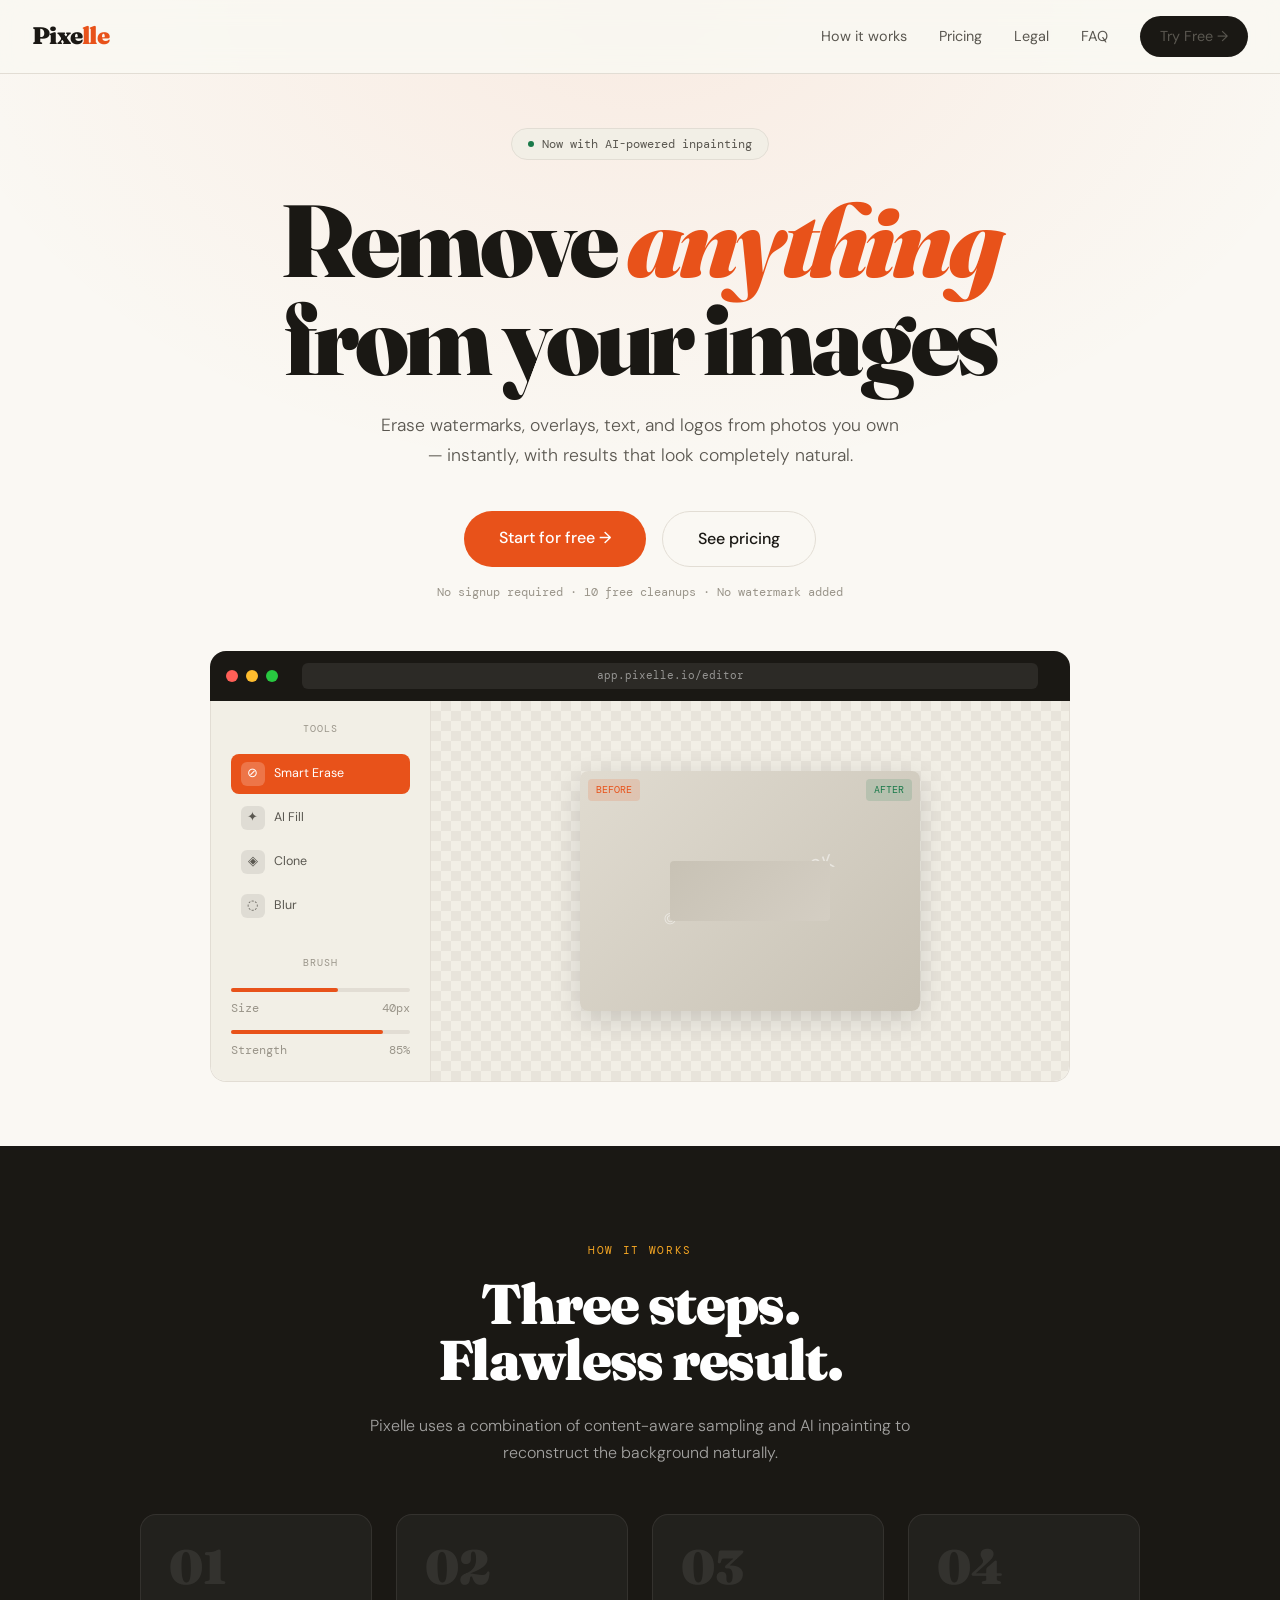
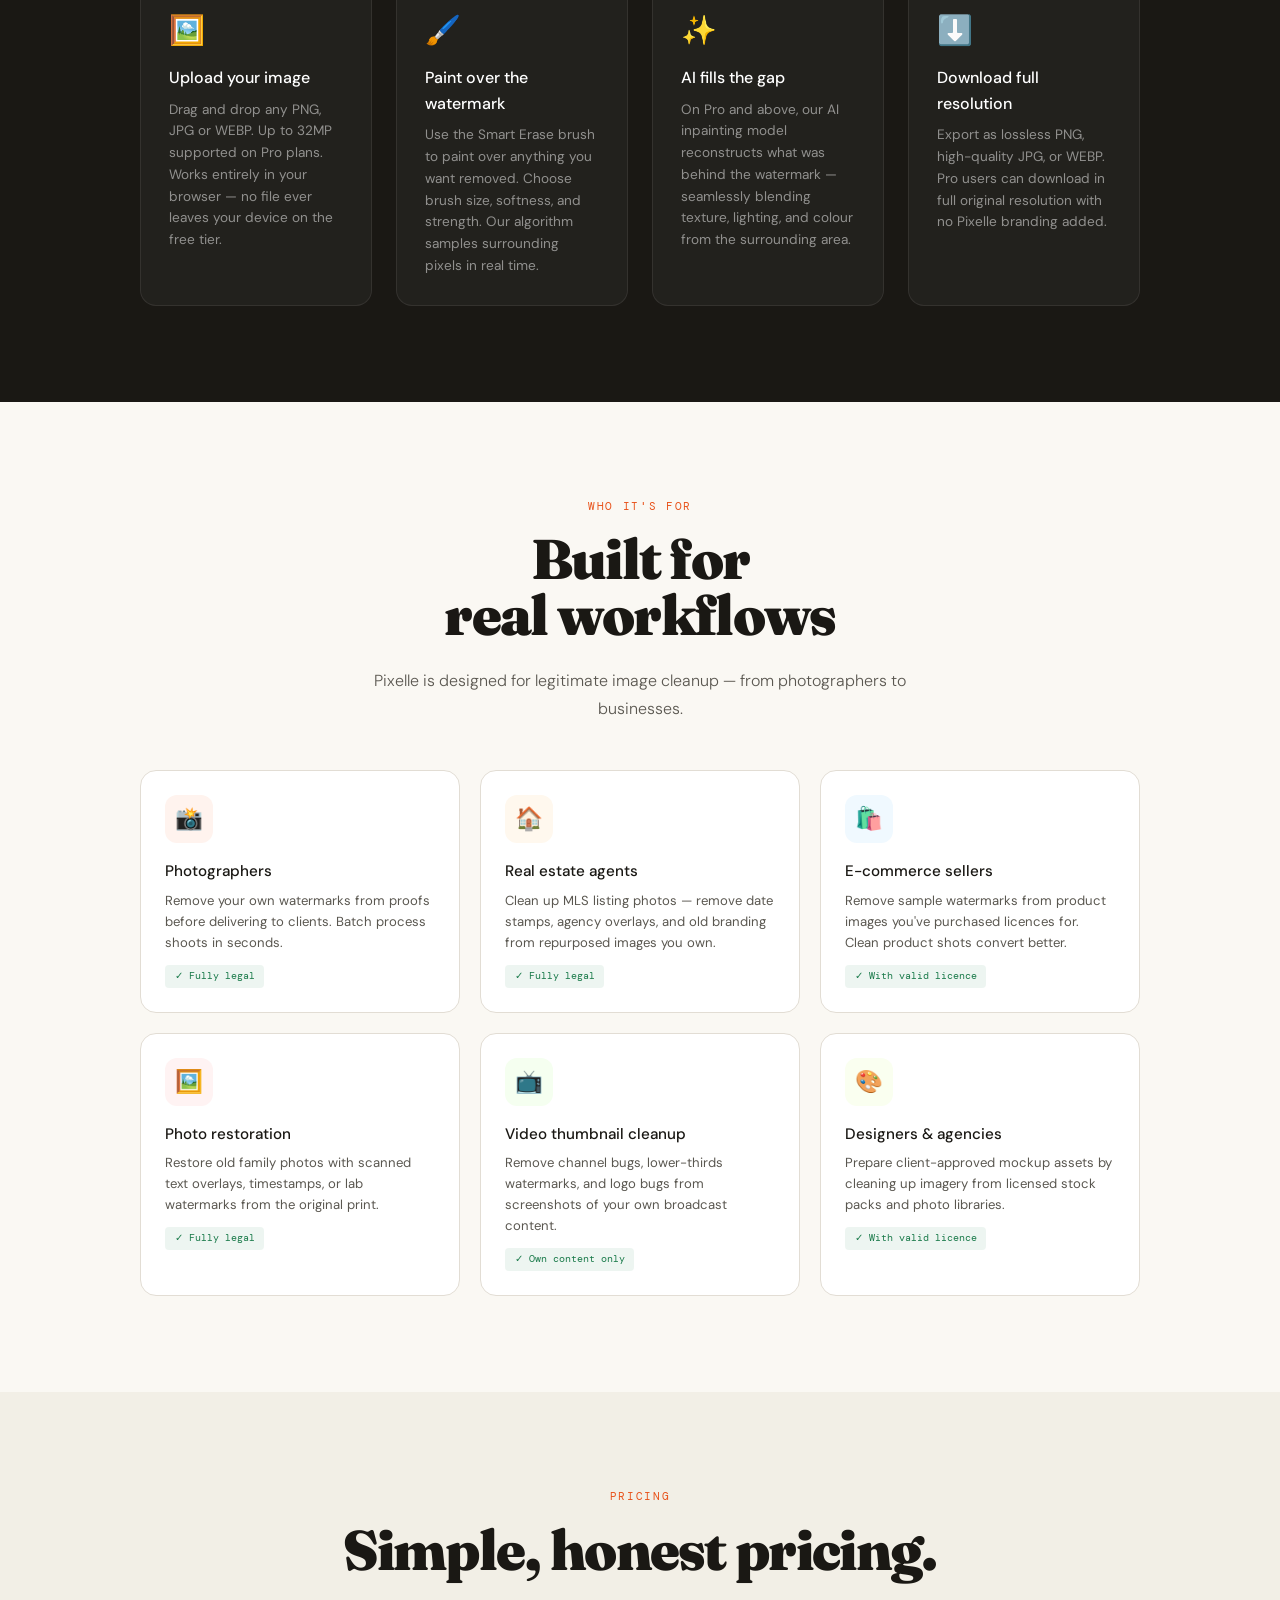
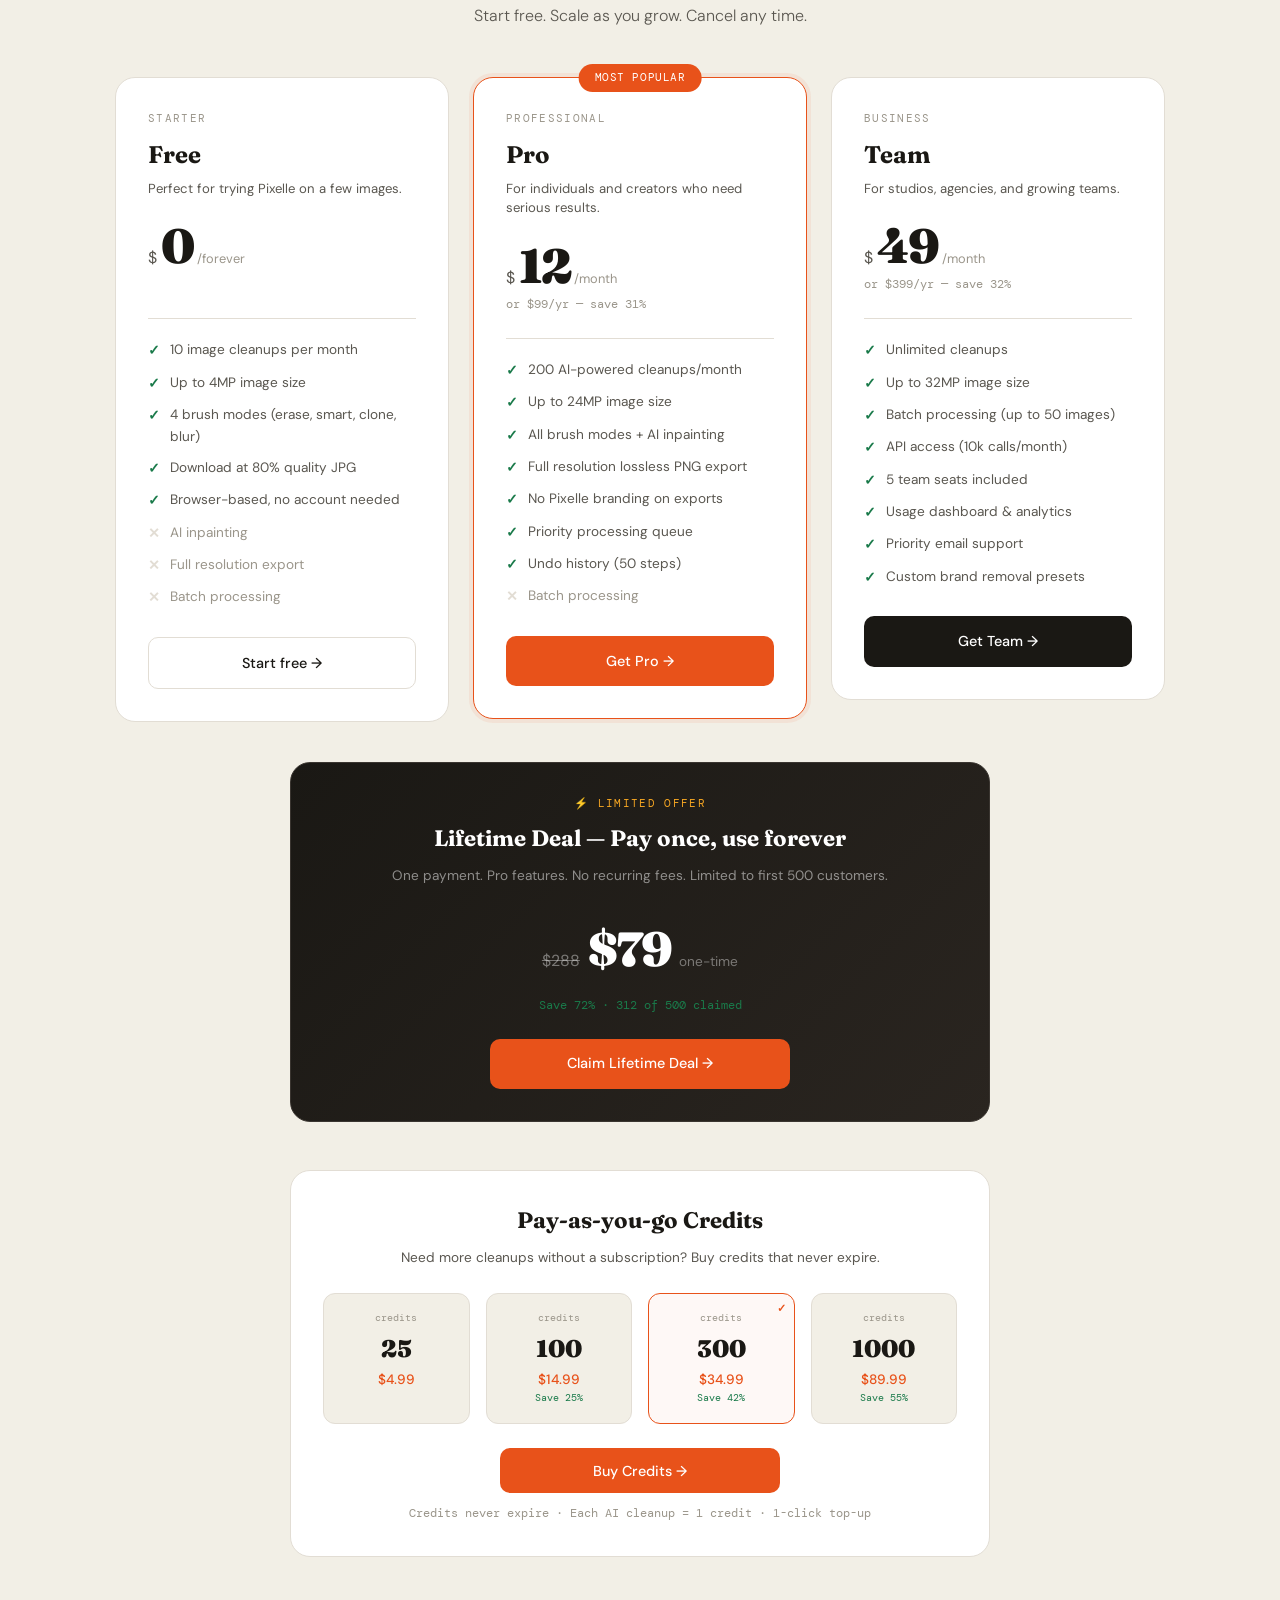
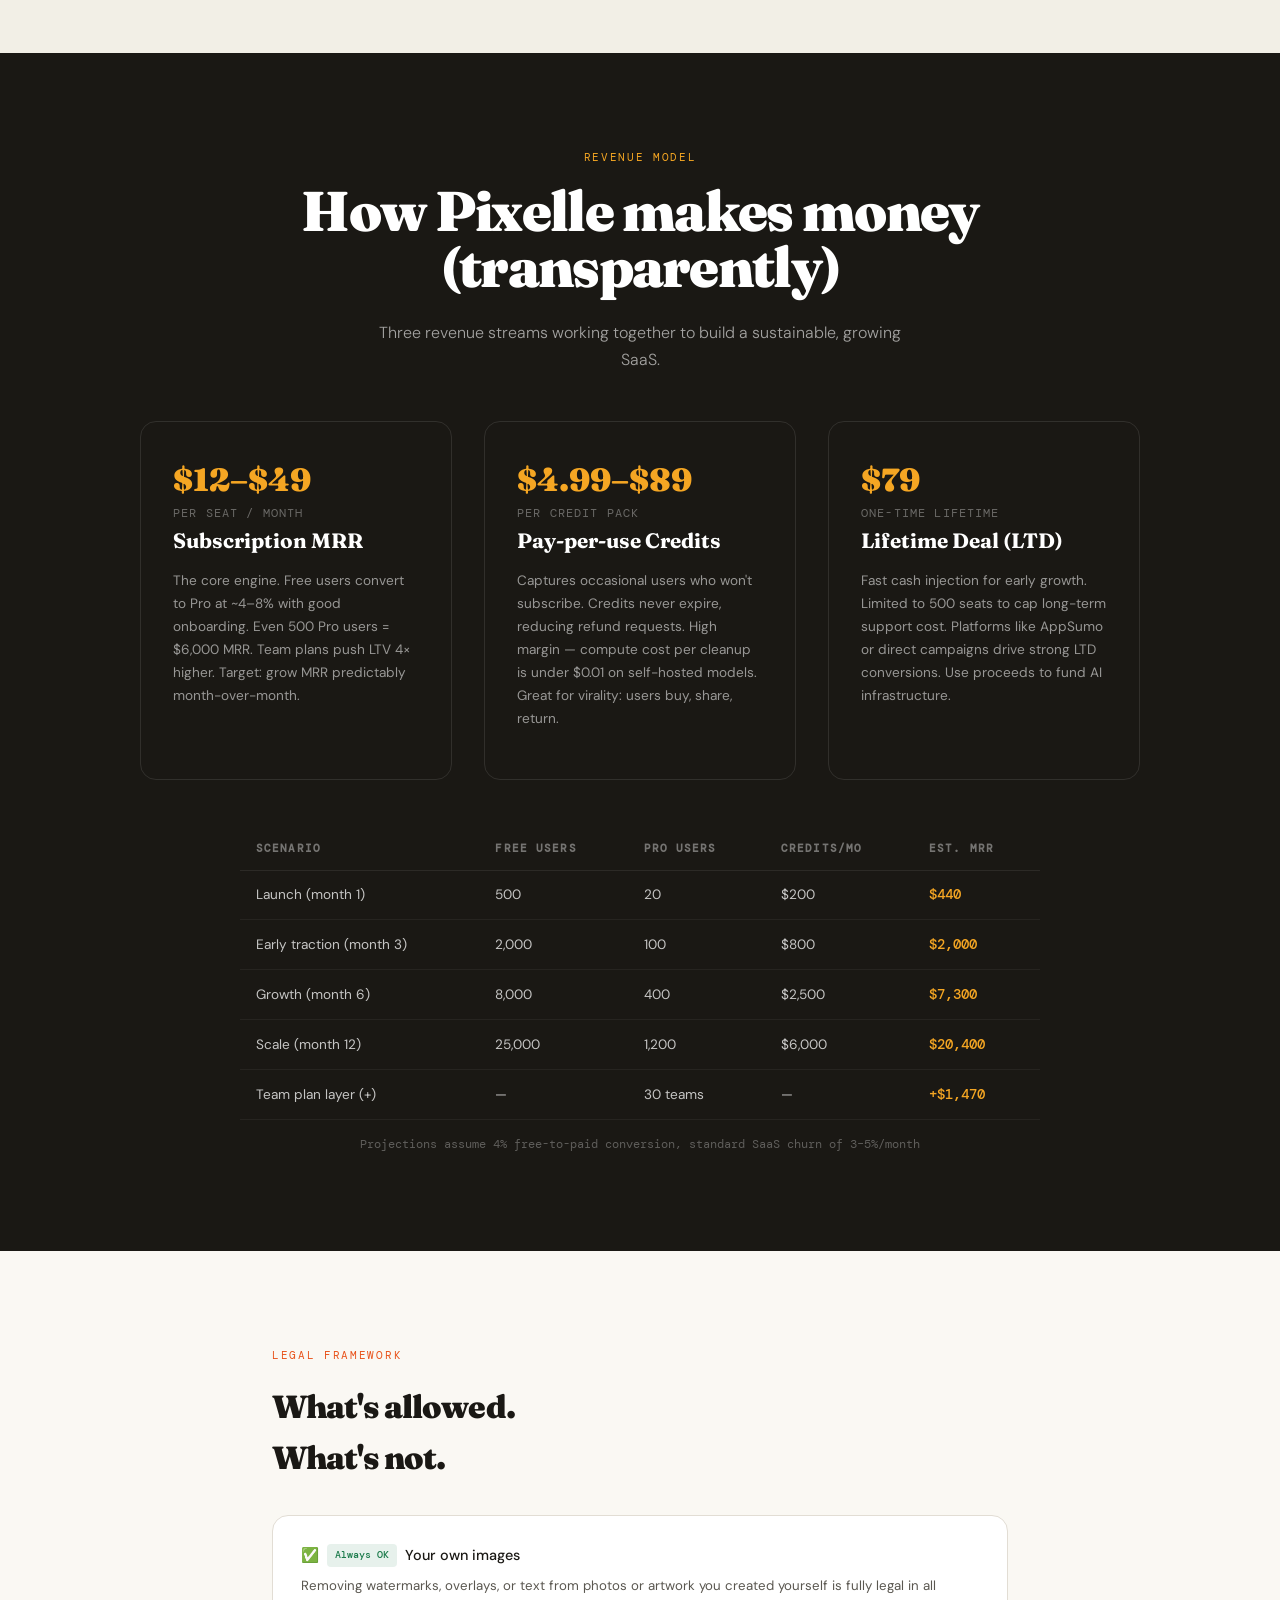
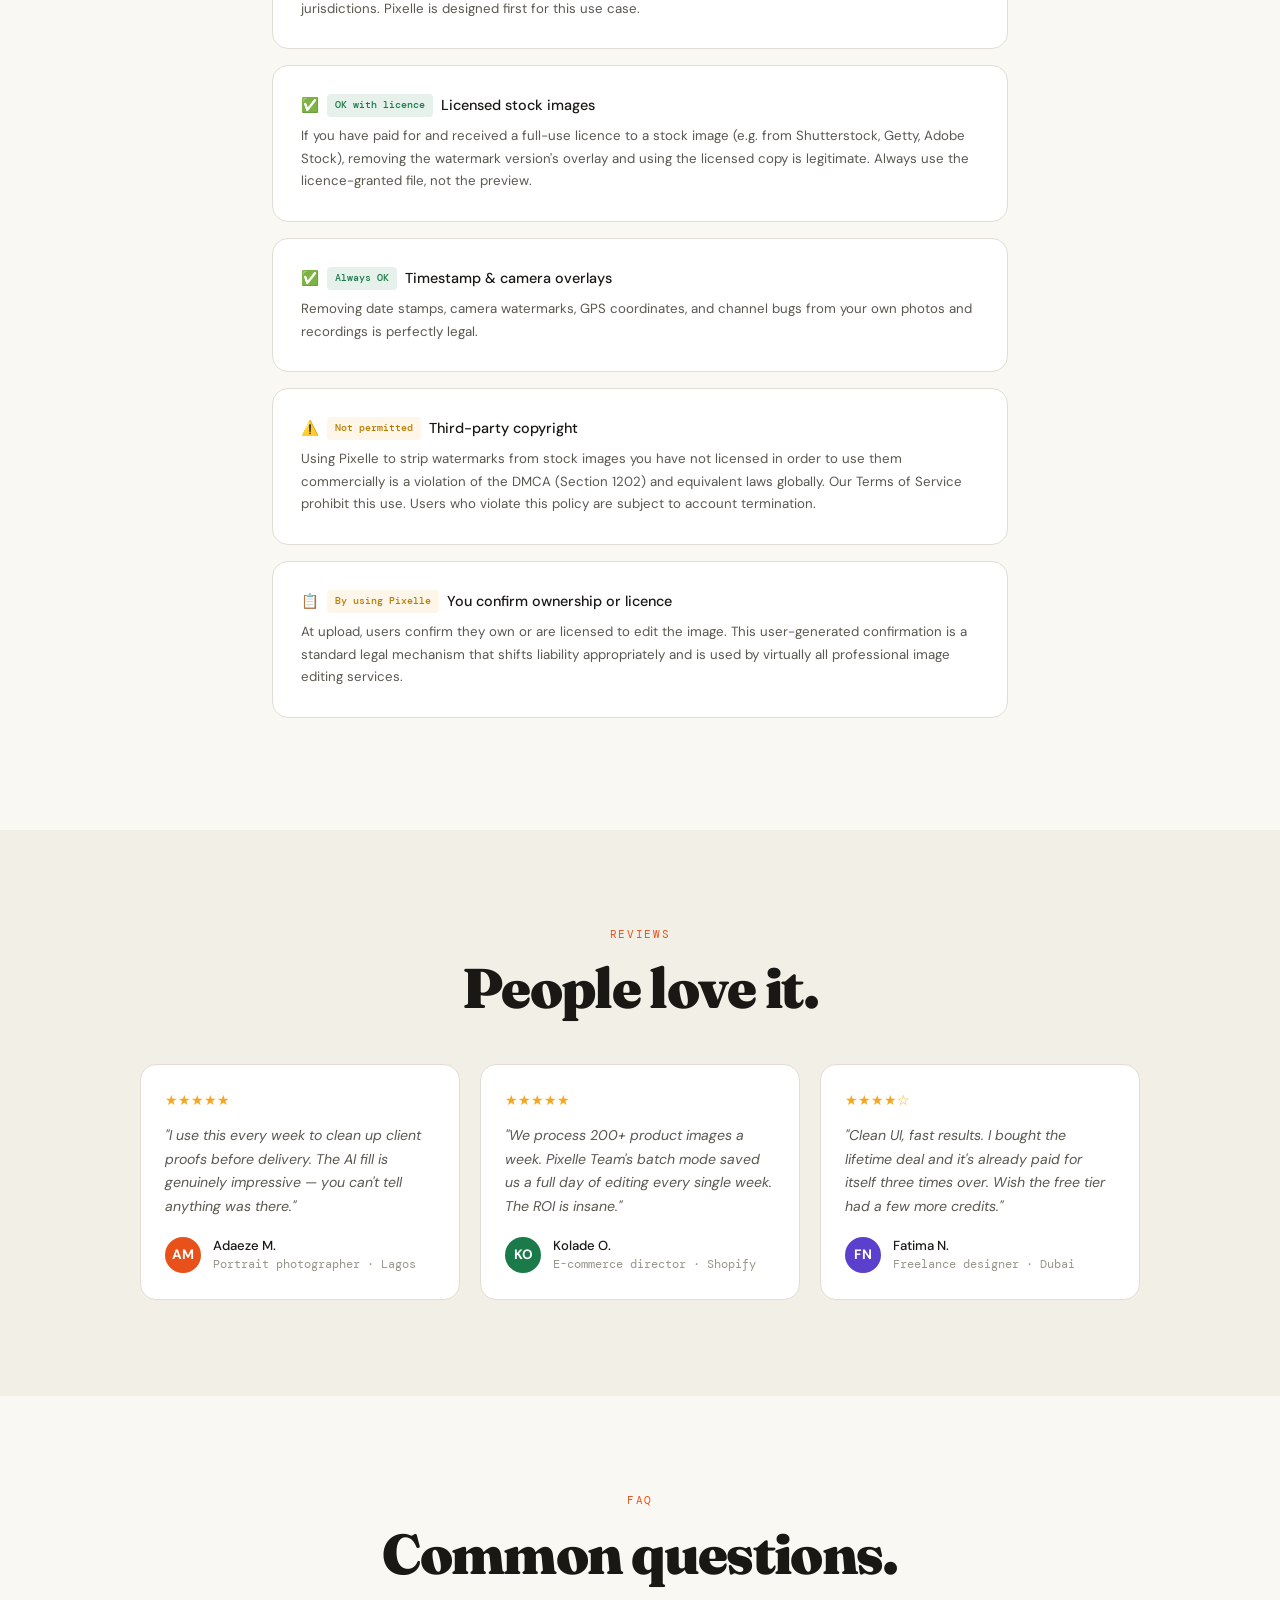
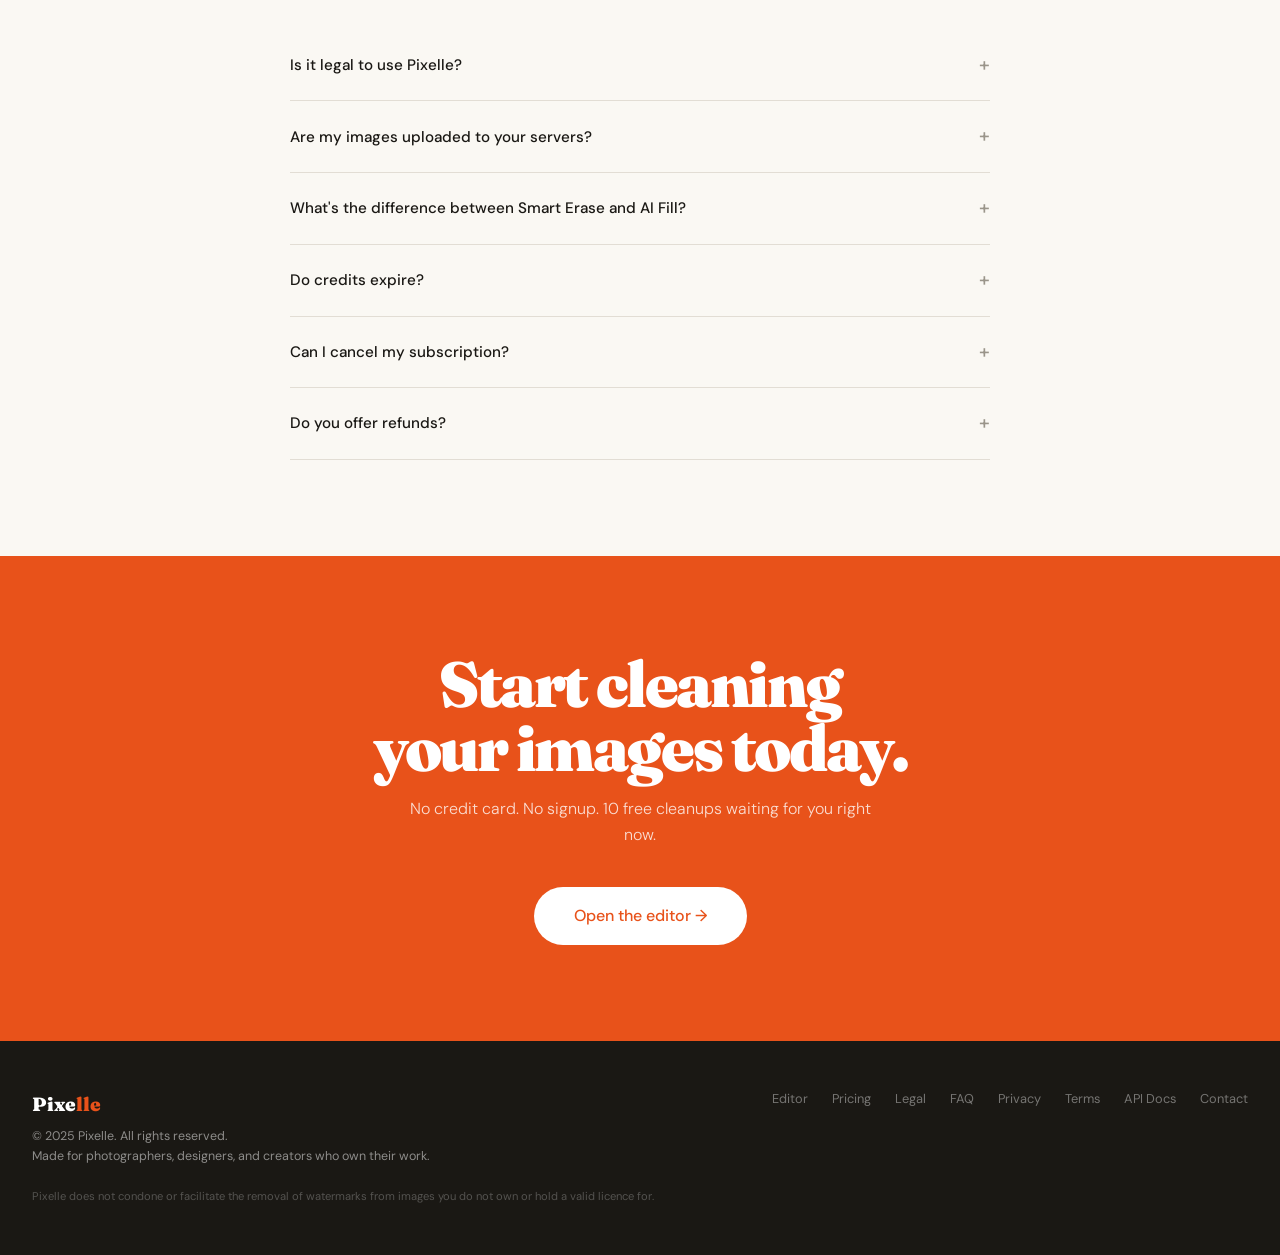
==== commit 3eb7f460: "new update" ====
--- a/index.html
+++ b/index.html
@@ -1,869 +1,459 @@
-<!doctype html>
+<!DOCTYPE html>
 <html lang="en">
-  <head>
-    <meta charset="UTF-8" />
-    <meta name="viewport" content="width=device-width, initial-scale=1.0" />
-    <title>Pixelle — AI-Powered Image Cleanup</title>
-    <link rel="preconnect" href="https://fonts.googleapis.com" />
-    <link
-      href="https://fonts.googleapis.com/css2?family=Fraunces:ital,opsz,wght@0,9..144,300;0,9..144,700;0,9..144,900;1,9..144,400&family=DM+Sans:wght@300;400;500&family=DM+Mono:wght@400;500&display=swap"
-      rel="stylesheet"
-    />
-    <link rel="stylesheet" href="css/styles.css">
- 
-  </head>
-  <body>
-    <nav>
-      <a href="index.html" class="nav-logo">Pixe<span>lle</span></a>
-      <div class="nav-links">
-        <a href="#how">How it works</a>
-        <a href="#pricing">Pricing</a>
-        <a href="#legal">Legal</a>
-        <a href="#faq">FAQ</a>
-        <a href="app.html" class="nav-cta">Try Free →</a>
-      </div>
-      <button
-        class="nav-menu-toggle"
-        onclick="toggleMobileNav()"
-        aria-label="Menu"
-      >
-        ☰
-      </button>
-    </nav>
-
-    <!-- MOBILE NAV DRAWER -->
-    <div class="mobile-nav" id="mobile-nav">
-      <a href="#how" onclick="closeMobileNav()">How it works</a>
-      <a href="#pricing" onclick="closeMobileNav()">Pricing</a>
-      <a href="#legal" onclick="closeMobileNav()">Legal</a>
-      <a href="#faq" onclick="closeMobileNav()">FAQ</a>
-      <a href="app.html" class="nav-cta">Try Free →</a>
-    </div>
-
-    <!-- HERO -->
-    <section class="hero">
-      <div class="hero-bg"></div>
-      <div class="hero-badge">
-        <span class="dot"></span> Now with AI-powered inpainting
-      </div>
-      <h1>Remove <em>anything</em><br />from your images</h1>
-      <p class="hero-sub">
-        Erase watermarks, overlays, text, and logos from photos you own —
-        instantly, with results that look completely natural.
-      </p>
-      <div class="hero-actions">
-        <a href="app.html" class="btn-hero btn-hero-primary"
-          >Start for free →</a
-        >
-        <a href="#pricing" class="btn-hero btn-hero-secondary">See pricing</a>
-      </div>
-      <p class="hero-note">
-        No signup required · 10 free cleanups · No watermark added
-      </p>
-
-      <div class="demo-wrap">
-        <div class="demo-bar">
-          <div class="demo-dot"></div>
-          <div class="demo-dot"></div>
-          <div class="demo-dot"></div>
-          <div class="demo-url">app.pixelle.io/editor</div>
+<head>
+<meta charset="UTF-8">
+<meta name="viewport" content="width=device-width, initial-scale=1.0">
+<title>Pixelle — AI-Powered Image Cleanup</title>
+<link rel="preconnect" href="https://fonts.googleapis.com">
+<link href="https://fonts.googleapis.com/css2?family=Fraunces:ital,opsz,wght@0,9..144,300;0,9..144,700;0,9..144,900;1,9..144,400&family=DM+Sans:wght@300;400;500&family=DM+Mono:wght@400;500&display=swap" rel="stylesheet">
+<link rel="stylesheet" href="css/styles.css">
+  <link rel="icon" href="assets/logo.png" type="image/x-icon" />
+</head>
+<body>
+
+<nav>
+  <a href="index.html" class="nav-logo">Pixe<span>lle</span></a>
+  <div class="nav-links">
+    <a href="#how">How it works</a>
+    <a href="#pricing">Pricing</a>
+    <a href="#legal">Legal</a>
+    <a href="#faq">FAQ</a>
+    <a href="app.html" class="nav-cta">Try Free →</a>
+  </div>
+</nav>
+
+<!-- HERO -->
+<section class="hero">
+  <div class="hero-bg"></div>
+  <div class="hero-badge"><span class="dot"></span> Now with AI-powered inpainting</div>
+  <h1>Remove <em>anything</em><br>from your images</h1>
+  <p class="hero-sub">Erase watermarks, overlays, text, and logos from photos you own — instantly, with results that look completely natural.</p>
+  <div class="hero-actions">
+    <a href="app.html" class="btn-hero btn-hero-primary">Start for free →</a>
+    <a href="#pricing" class="btn-hero btn-hero-secondary">See pricing</a>
+  </div>
+  <p class="hero-note">No signup required · 10 free cleanups · No watermark added</p>
+
+  <div class="demo-wrap">
+    <div class="demo-bar">
+      <div class="demo-dot"></div><div class="demo-dot"></div><div class="demo-dot"></div>
+      <div class="demo-url">app.pixelle.io/editor</div>
+    </div>
+    <div class="demo-inner">
+      <div class="demo-sidebar">
+        <div class="demo-sidebar-title">Tools</div>
+        <div class="demo-tool active"><div class="demo-tool-icon">⊘</div> Smart Erase</div>
+        <div class="demo-tool"><div class="demo-tool-icon">✦</div> AI Fill</div>
+        <div class="demo-tool"><div class="demo-tool-icon">◈</div> Clone</div>
+        <div class="demo-tool"><div class="demo-tool-icon">◌</div> Blur</div>
+        <br>
+        <div class="demo-sidebar-title">Brush</div>
+        <div style="background:var(--border);height:4px;border-radius:2px;margin:0.5rem 0"><div style="background:var(--accent);width:60%;height:100%;border-radius:2px"></div></div>
+        <div style="font-size:0.72rem;color:var(--ink3);font-family:'DM Mono',monospace;display:flex;justify-content:space-between"><span>Size</span><span>40px</span></div>
+        <div style="background:var(--border);height:4px;border-radius:2px;margin:0.75rem 0 0.5rem"><div style="background:var(--accent);width:85%;height:100%;border-radius:2px"></div></div>
+        <div style="font-size:0.72rem;color:var(--ink3);font-family:'DM Mono',monospace;display:flex;justify-content:space-between"><span>Strength</span><span>85%</span></div>
+      </div>
+      <div class="demo-canvas-area">
+        <div class="demo-image-placeholder">
+          <div class="demo-badge-before">BEFORE</div>
+          <div class="demo-badge-after">AFTER</div>
+          <div class="demo-wm">© SHUTTERSTOCK</div>
+          <div class="demo-erased"></div>
+          <div class="demo-cursor"></div>
         </div>
-        <div class="demo-inner">
-          <div class="demo-sidebar">
-            <div class="demo-sidebar-title">Tools</div>
-            <div class="demo-tool active">
-              <div class="demo-tool-icon">⊘</div>
-              Smart Erase
-            </div>
-            <div class="demo-tool">
-              <div class="demo-tool-icon">✦</div>
-              AI Fill
-            </div>
-            <div class="demo-tool">
-              <div class="demo-tool-icon">◈</div>
-              Clone
-            </div>
-            <div class="demo-tool">
-              <div class="demo-tool-icon">◌</div>
-              Blur
-            </div>
-            <br />
-            <div class="demo-sidebar-title">Brush</div>
-            <div
-              style="
-                background: var(--border);
-                height: 4px;
-                border-radius: 2px;
-                margin: 0.5rem 0;
-              "
-            >
-              <div
-                style="
-                  background: var(--accent);
-                  width: 60%;
-                  height: 100%;
-                  border-radius: 2px;
-                "
-              ></div>
-            </div>
-            <div
-              style="
-                font-size: 0.72rem;
-                color: var(--ink3);
-                font-family: &quot;DM Mono&quot;, monospace;
-                display: flex;
-                justify-content: space-between;
-              "
-            >
-              <span>Size</span><span>40px</span>
-            </div>
-            <div
-              style="
-                background: var(--border);
-                height: 4px;
-                border-radius: 2px;
-                margin: 0.75rem 0 0.5rem;
-              "
-            >
-              <div
-                style="
-                  background: var(--accent);
-                  width: 85%;
-                  height: 100%;
-                  border-radius: 2px;
-                "
-              ></div>
-            </div>
-            <div
-              style="
-                font-size: 0.72rem;
-                color: var(--ink3);
-                font-family: &quot;DM Mono&quot;, monospace;
-                display: flex;
-                justify-content: space-between;
-              "
-            >
-              <span>Strength</span><span>85%</span>
-            </div>
-          </div>
-          <div class="demo-canvas-area">
-            <div class="demo-image-placeholder">
-              <div class="demo-badge-before">BEFORE</div>
-              <div class="demo-badge-after">AFTER</div>
-              <div class="demo-wm">© SHUTTERSTOCK</div>
-              <div class="demo-erased"></div>
-              <div class="demo-cursor"></div>
-            </div>
-          </div>
-        </div>
-      </div>
-    </section>
-
-    <!-- HOW IT WORKS -->
-    <section class="how" id="how">
-      <div class="center max-w reveal">
-        <div class="section-label">How it works</div>
-        <div class="section-title">Three steps.<br />Flawless result.</div>
-        <p class="section-sub" style="margin-inline: auto">
-          Pixelle uses a combination of content-aware sampling and AI inpainting
-          to reconstruct the background naturally.
-        </p>
-      </div>
-      <div class="how-grid reveal">
-        <div class="how-card">
-          <div class="how-num">01</div>
-          <div class="how-icon">🖼️</div>
-          <h3>Upload your image</h3>
-          <p>
-            Drag and drop any PNG, JPG or WEBP. Up to 32MP supported on Pro
-            plans. Works entirely in your browser — no file ever leaves your
-            device on the free tier.
-          </p>
-        </div>
-        <div class="how-card">
-          <div class="how-num">02</div>
-          <div class="how-icon">🖌️</div>
-          <h3>Paint over the watermark</h3>
-          <p>
-            Use the Smart Erase brush to paint over anything you want removed.
-            Choose brush size, softness, and strength. Our algorithm samples
-            surrounding pixels in real time.
-          </p>
-        </div>
-        <div class="how-card">
-          <div class="how-num">03</div>
-          <div class="how-icon">✨</div>
-          <h3>AI fills the gap</h3>
-          <p>
-            On Pro and above, our AI inpainting model reconstructs what was
-            behind the watermark — seamlessly blending texture, lighting, and
-            colour from the surrounding area.
-          </p>
-        </div>
-        <div class="how-card">
-          <div class="how-num">04</div>
-          <div class="how-icon">⬇️</div>
-          <h3>Download full resolution</h3>
-          <p>
-            Export as lossless PNG, high-quality JPG, or WEBP. Pro users can
-            download in full original resolution with no Pixelle branding added.
-          </p>
-        </div>
-      </div>
-    </section>
-
-    <!-- USE CASES -->
-    <section id="uses" style="padding: 6rem 2rem; background: var(--bg)">
-      <div class="center max-w reveal">
-        <div class="section-label">Who it's for</div>
-        <div class="section-title">Built for<br />real workflows</div>
-        <p class="section-sub" style="margin-inline: auto">
-          Pixelle is designed for legitimate image cleanup — from photographers
-          to businesses.
-        </p>
-      </div>
-      <div class="uses-grid reveal">
-        <div class="use-card">
-          <div class="use-icon" style="background: #fff3ee">📸</div>
-          <h3>Photographers</h3>
-          <p>
-            Remove your own watermarks from proofs before delivering to clients.
-            Batch process shoots in seconds.
-          </p>
-          <span
-            class="use-tag"
-            style="background: rgba(26, 122, 74, 0.08); color: var(--green)"
-            >✓ Fully legal</span
-          >
-        </div>
-        <div class="use-card">
-          <div class="use-icon" style="background: #fff8ee">🏠</div>
-          <h3>Real estate agents</h3>
-          <p>
-            Clean up MLS listing photos — remove date stamps, agency overlays,
-            and old branding from repurposed images you own.
-          </p>
-          <span
-            class="use-tag"
-            style="background: rgba(26, 122, 74, 0.08); color: var(--green)"
-            >✓ Fully legal</span
-          >
-        </div>
-        <div class="use-card">
-          <div class="use-icon" style="background: #f0f9ff">🛍️</div>
-          <h3>E-commerce sellers</h3>
-          <p>
-            Remove sample watermarks from product images you've purchased
-            licences for. Clean product shots convert better.
-          </p>
-          <span
-            class="use-tag"
-            style="background: rgba(26, 122, 74, 0.08); color: var(--green)"
-            >✓ With valid licence</span
-          >
-        </div>
-        <div class="use-card">
-          <div class="use-icon" style="background: #fff3f3">🖼️</div>
-          <h3>Photo restoration</h3>
-          <p>
-            Restore old family photos with scanned text overlays, timestamps, or
-            lab watermarks from the original print.
-          </p>
-          <span
-            class="use-tag"
-            style="background: rgba(26, 122, 74, 0.08); color: var(--green)"
-            >✓ Fully legal</span
-          >
-        </div>
-        <div class="use-card">
-          <div class="use-icon" style="background: #f5fff0">📺</div>
-          <h3>Video thumbnail cleanup</h3>
-          <p>
-            Remove channel bugs, lower-thirds watermarks, and logo bugs from
-            screenshots of your own broadcast content.
-          </p>
-          <span
-            class="use-tag"
-            style="background: rgba(26, 122, 74, 0.08); color: var(--green)"
-            >✓ Own content only</span
-          >
-        </div>
-        <div class="use-card">
-          <div class="use-icon" style="background: #fafff0">🎨</div>
-          <h3>Designers & agencies</h3>
-          <p>
-            Prepare client-approved mockup assets by cleaning up imagery from
-            licensed stock packs and photo libraries.
-          </p>
-          <span
-            class="use-tag"
-            style="background: rgba(26, 122, 74, 0.08); color: var(--green)"
-            >✓ With valid licence</span
-          >
-        </div>
-      </div>
-    </section>
-
-    <!-- PRICING -->
-    <section class="pricing" id="pricing">
-      <div class="center reveal">
-        <div class="section-label">Pricing</div>
-        <div class="section-title">Simple, honest pricing.</div>
-        <p class="section-sub" style="margin-inline: auto">
-          Start free. Scale as you grow. Cancel any time.
-        </p>
-      </div>
-      <div class="pricing-grid reveal">
-        <div class="price-card">
-          <div class="price-tier">Starter</div>
-          <div class="price-name">Free</div>
-          <div class="price-desc">
-            Perfect for trying Pixelle on a few images.
-          </div>
-          <div class="price-amount">
-            <span class="price-currency">$</span
-            ><span class="price-value">0</span
-            ><span class="price-period">/forever</span>
-          </div>
-          <div class="price-alt" style="color: transparent">—</div>
-          <div class="price-divider"></div>
-          <ul class="price-features">
-            <li>10 image cleanups per month</li>
-            <li>Up to 4MP image size</li>
-            <li>4 brush modes (erase, smart, clone, blur)</li>
-            <li>Download at 80% quality JPG</li>
-            <li>Browser-based, no account needed</li>
-            <li class="no">AI inpainting</li>
-            <li class="no">Full resolution export</li>
-            <li class="no">Batch processing</li>
-          </ul>
-          <a href="app.html" class="price-btn price-btn-outline"
-            >Start free →</a
-          >
-        </div>
-        <div class="price-card featured">
-          <div class="price-popular">MOST POPULAR</div>
-          <div class="price-tier">Professional</div>
-          <div class="price-name">Pro</div>
-          <div class="price-desc">
-            For individuals and creators who need serious results.
-          </div>
-          <div class="price-amount">
-            <span class="price-currency">$</span
-            ><span class="price-value">12</span
-            ><span class="price-period">/month</span>
-          </div>
-          <div class="price-alt">or $99/yr — save 31%</div>
-          <div class="price-divider"></div>
-          <ul class="price-features">
-            <li>200 AI-powered cleanups/month</li>
-            <li>Up to 24MP image size</li>
-            <li>All brush modes + AI inpainting</li>
-            <li>Full resolution lossless PNG export</li>
-            <li>No Pixelle branding on exports</li>
-            <li>Priority processing queue</li>
-            <li>Undo history (50 steps)</li>
-            <li class="no">Batch processing</li>
-          </ul>
-          <a href="app.html" class="price-btn price-btn-primary">Get Pro →</a>
-        </div>
-        <div class="price-card">
-          <div class="price-tier">Business</div>
-          <div class="price-name">Team</div>
-          <div class="price-desc">
-            For studios, agencies, and growing teams.
-          </div>
-          <div class="price-amount">
-            <span class="price-currency">$</span
-            ><span class="price-value">49</span
-            ><span class="price-period">/month</span>
-          </div>
-          <div class="price-alt">or $399/yr — save 32%</div>
-          <div class="price-divider"></div>
-          <ul class="price-features">
-            <li>Unlimited cleanups</li>
-            <li>Up to 32MP image size</li>
-            <li>Batch processing (up to 50 images)</li>
-            <li>API access (10k calls/month)</li>
-            <li>5 team seats included</li>
-            <li>Usage dashboard & analytics</li>
-            <li>Priority email support</li>
-            <li>Custom brand removal presets</li>
-          </ul>
-          <a
-            href="#"
-            onclick="showToast('Team plan — contact us at hello@pixelle.io')"
-            class="price-btn price-btn-dark"
-            >Get Team →</a
-          >
-        </div>
-      </div>
-
-      <!-- LIFETIME DEAL -->
-      <div
-        class="credits-section reveal"
-        style="
-          margin-top: 2.5rem;
-          max-width: 700px;
-          background: linear-gradient(135deg, #1a1814, #2a2520);
-          border-color: #3a3530;
-        "
-      >
-        <div
-          style="
-            font-size: 0.7rem;
-            font-family: &quot;DM Mono&quot;, monospace;
-            color: var(--accent2);
-            text-transform: uppercase;
-            letter-spacing: 0.12em;
-            margin-bottom: 0.5rem;
-          "
-        >
-          ⚡ Limited offer
-        </div>
-        <div class="credits-title" style="color: #fff">
-          Lifetime Deal — Pay once, use forever
-        </div>
-        <div class="credits-sub" style="color: rgba(255, 255, 255, 0.5)">
-          One payment. Pro features. No recurring fees. Limited to first 500
-          customers.
-        </div>
-        <div
-          style="
-            display: flex;
-            align-items: baseline;
-            justify-content: center;
-            gap: 0.5rem;
-            margin-bottom: 0.5rem;
-          "
-        >
-          <span
-            style="
-              font-size: 1rem;
-              color: rgba(255, 255, 255, 0.4);
-              text-decoration: line-through;
-            "
-            >$288</span
-          >
-          <span
-            style="
-              font-family: &quot;Fraunces&quot;, serif;
-              font-size: 3rem;
-              font-weight: 900;
-              color: #fff;
-              letter-spacing: -0.04em;
-            "
-            >$79</span
-          >
-          <span style="font-size: 0.85rem; color: rgba(255, 255, 255, 0.4)"
-            >one-time</span
-          >
-        </div>
-        <div
-          style="
-            font-size: 0.75rem;
-            color: var(--green);
-            font-family: &quot;DM Mono&quot;, monospace;
-            margin-bottom: 1.5rem;
-          "
-        >
-          Save 72% · 312 of 500 claimed
-        </div>
-        <a
-          href="#"
-          onclick="showToast('Lifetime deal — redirecting to checkout!')"
-          class="price-btn price-btn-primary"
-          style="max-width: 300px; margin: 0 auto; display: block"
-          >Claim Lifetime Deal →</a
-        >
-      </div>
-
-      <!-- PAY PER USE -->
-      <div class="credits-section reveal">
-        <div class="credits-title">Pay-as-you-go Credits</div>
-        <div class="credits-sub">
-          Need more cleanups without a subscription? Buy credits that never
-          expire.
-        </div>
-        <div class="credits-grid">
-          <div class="credit-pack" onclick="selectCredit(this)">
-            <div class="credits-label">credits</div>
-            <div class="credits-num">25</div>
-            <div class="credits-price">$4.99</div>
-            <div class="credits-save"></div>
-          </div>
-          <div class="credit-pack" onclick="selectCredit(this)">
-            <div class="credits-label">credits</div>
-            <div class="credits-num">100</div>
-            <div class="credits-price">$14.99</div>
-            <div class="credits-save">Save 25%</div>
-          </div>
-          <div class="credit-pack selected" onclick="selectCredit(this)">
-            <div class="credits-label">credits</div>
-            <div class="credits-num">300</div>
-            <div class="credits-price">$34.99</div>
-            <div class="credits-save">Save 42%</div>
-          </div>
-          <div class="credit-pack" onclick="selectCredit(this)">
-            <div class="credits-label">credits</div>
-            <div class="credits-num">1000</div>
-            <div class="credits-price">$89.99</div>
-            <div class="credits-save">Save 55%</div>
-          </div>
-        </div>
-        <button
-          onclick="showToast('Redirecting to secure checkout...')"
-          class="price-btn price-btn-primary"
-          style="max-width: 280px; margin: 0 auto"
-        >
-          Buy Credits →
-        </button>
-        <p
-          style="
-            font-size: 0.72rem;
-            color: var(--ink3);
-            margin-top: 0.75rem;
-            font-family: &quot;DM Mono&quot;, monospace;
-          "
-        >
-          Credits never expire · Each AI cleanup = 1 credit · 1-click top-up
-        </p>
-      </div>
-    </section>
-
-    <!-- MONETIZATION -->
-    <section class="monetize" id="monetize">
-      <div class="center max-w reveal">
-        <div class="section-label">Revenue model</div>
-        <div class="section-title" style="color: #fff">
-          How Pixelle makes money<br />(transparently)
-        </div>
-        <p class="section-sub" style="margin-inline: auto">
-          Three revenue streams working together to build a sustainable, growing
-          SaaS.
-        </p>
-      </div>
-      <div class="monetize-grid reveal">
-        <div class="monetize-card">
-          <div class="monetize-stat">$12–$49</div>
-          <div class="monetize-stat-label">per seat / month</div>
-          <h3>Subscription MRR</h3>
-          <p>
-            The core engine. Free users convert to Pro at ~4–8% with good
-            onboarding. Even 500 Pro users = $6,000 MRR. Team plans push LTV 4×
-            higher. Target: grow MRR predictably month-over-month.
-          </p>
-        </div>
-        <div class="monetize-card">
-          <div class="monetize-stat">$4.99–$89</div>
-          <div class="monetize-stat-label">per credit pack</div>
-          <h3>Pay-per-use Credits</h3>
-          <p>
-            Captures occasional users who won't subscribe. Credits never expire,
-            reducing refund requests. High margin — compute cost per cleanup is
-            under $0.01 on self-hosted models. Great for virality: users buy,
-            share, return.
-          </p>
-        </div>
-        <div class="monetize-card">
-          <div class="monetize-stat">$79</div>
-          <div class="monetize-stat-label">one-time lifetime</div>
-          <h3>Lifetime Deal (LTD)</h3>
-          <p>
-            Fast cash injection for early growth. Limited to 500 seats to cap
-            long-term support cost. Platforms like AppSumo or direct campaigns
-            drive strong LTD conversions. Use proceeds to fund AI
-            infrastructure.
-          </p>
-        </div>
-      </div>
-      <div class="max-w reveal revenue-table-wrap">
-        <table class="revenue-table">
-          <thead>
-            <tr>
-              <th>Scenario</th>
-              <th>Free users</th>
-              <th>Pro users</th>
-              <th>Credits/mo</th>
-              <th>Est. MRR</th>
-            </tr>
-          </thead>
-          <tbody>
-            <tr>
-              <td>Launch (month 1)</td>
-              <td>500</td>
-              <td>20</td>
-              <td>$200</td>
-              <td>$440</td>
-            </tr>
-            <tr>
-              <td>Early traction (month 3)</td>
-              <td>2,000</td>
-              <td>100</td>
-              <td>$800</td>
-              <td>$2,000</td>
-            </tr>
-            <tr>
-              <td>Growth (month 6)</td>
-              <td>8,000</td>
-              <td>400</td>
-              <td>$2,500</td>
-              <td>$7,300</td>
-            </tr>
-            <tr>
-              <td>Scale (month 12)</td>
-              <td>25,000</td>
-              <td>1,200</td>
-              <td>$6,000</td>
-              <td>$20,400</td>
-            </tr>
-            <tr>
-              <td>Team plan layer (+)</td>
-              <td>—</td>
-              <td>30 teams</td>
-              <td>—</td>
-              <td>+$1,470</td>
-            </tr>
-          </tbody>
-        </table>
-        <p
-          style="
-            font-size: 0.72rem;
-            color: rgba(255, 255, 255, 0.3);
-            font-family: &quot;DM Mono&quot;, monospace;
-            margin-top: 1rem;
-            text-align: center;
-          "
-        >
-          Projections assume 4% free-to-paid conversion, standard SaaS churn of
-          3–5%/month
-        </p>
-      </div>
-    </section>
-
-    <!-- LEGAL -->
-    <div class="legal-section" id="legal">
-      <div class="section-label">Legal framework</div>
-      <div class="legal-title">What's allowed.<br />What's not.</div>
-      <div class="legal-card">
-        <h3>✅ <span class="tag tag-ok">Always OK</span> Your own images</h3>
-        <p>
-          Removing watermarks, overlays, or text from photos or artwork you
-          created yourself is fully legal in all jurisdictions. Pixelle is
-          designed first for this use case.
-        </p>
-      </div>
-      <div class="legal-card">
-        <h3>
-          ✅ <span class="tag tag-ok">OK with licence</span> Licensed stock
-          images
-        </h3>
-        <p>
-          If you have paid for and received a full-use licence to a stock image
-          (e.g. from Shutterstock, Getty, Adobe Stock), removing the watermark
-          version's overlay and using the licensed copy is legitimate. Always
-          use the licence-granted file, not the preview.
-        </p>
-      </div>
-      <div class="legal-card">
-        <h3>
-          ✅ <span class="tag tag-ok">Always OK</span> Timestamp & camera
-          overlays
-        </h3>
-        <p>
-          Removing date stamps, camera watermarks, GPS coordinates, and channel
-          bugs from your own photos and recordings is perfectly legal.
-        </p>
-      </div>
-      <div class="legal-card">
-        <h3>
-          ⚠️ <span class="tag tag-warn">Not permitted</span> Third-party
-          copyright
-        </h3>
-        <p>
-          Using Pixelle to strip watermarks from stock images you have not
-          licensed in order to use them commercially is a violation of the DMCA
-          (Section 1202) and equivalent laws globally. Our Terms of Service
-          prohibit this use. Users who violate this policy are subject to
-          account termination.
-        </p>
-      </div>
-      <div class="legal-card">
-        <h3>
-          📋 <span class="tag tag-warn">By using Pixelle</span> You confirm
-          ownership or licence
-        </h3>
-        <p>
-          At upload, users confirm they own or are licensed to edit the image.
-          This user-generated confirmation is a standard legal mechanism that
-          shifts liability appropriately and is used by virtually all
-          professional image editing services.
-        </p>
-      </div>
-    </div>
-
-    <!-- TESTIMONIALS -->
-    <section style="padding: 6rem 2rem; background: var(--bg2)" id="reviews">
-      <div class="center max-w reveal">
-        <div class="section-label">Reviews</div>
-        <div class="section-title">People love it.</div>
-      </div>
-      <div class="testi-grid reveal">
-        <div class="testi-card">
-          <div class="testi-stars">★★★★★</div>
-          <div class="testi-text">
-            "I use this every week to clean up client proofs before delivery.
-            The AI fill is genuinely impressive — you can't tell anything was
-            there."
-          </div>
-          <div class="testi-author">
-            <div class="testi-avatar" style="background: #e8521a">AM</div>
-            <div>
-              <div class="testi-name">Adaeze M.</div>
-              <div class="testi-role">Portrait photographer · Lagos</div>
-            </div>
-          </div>
-        </div>
-        <div class="testi-card">
-          <div class="testi-stars">★★★★★</div>
-          <div class="testi-text">
-            "We process 200+ product images a week. Pixelle Team's batch mode
-            saved us a full day of editing every single week. The ROI is
-            insane."
-          </div>
-          <div class="testi-author">
-            <div class="testi-avatar" style="background: #1a7a4a">KO</div>
-            <div>
-              <div class="testi-name">Kolade O.</div>
-              <div class="testi-role">E-commerce director · Shopify</div>
-            </div>
-          </div>
-        </div>
-        <div class="testi-card">
-          <div class="testi-stars">★★★★☆</div>
-          <div class="testi-text">
-            "Clean UI, fast results. I bought the lifetime deal and it's already
-            paid for itself three times over. Wish the free tier had a few more
-            credits."
-          </div>
-          <div class="testi-author">
-            <div class="testi-avatar" style="background: #5a40cc">FN</div>
-            <div>
-              <div class="testi-name">Fatima N.</div>
-              <div class="testi-role">Freelance designer · Dubai</div>
-            </div>
-          </div>
-        </div>
-      </div>
-    </section>
-
-    <!-- FAQ -->
-    <section style="padding: 6rem 2rem; background: var(--bg)" id="faq">
-      <div class="center max-w reveal">
-        <div class="section-label">FAQ</div>
-        <div class="section-title">Common questions.</div>
-      </div>
-      <div class="faq-list reveal">
-        <div class="faq-item">
-          <div class="faq-q" onclick="toggleFaq(this)">
-            Is it legal to use Pixelle?
-          </div>
-          <div class="faq-a">
-            Yes — when used on images you own or have a valid licence for.
-            Pixelle is a tool like Photoshop; legality depends on what you use
-            it for, not the tool itself. See the Legal section above for a full
-            breakdown.
-          </div>
-        </div>
-        <div class="faq-item">
-          <div class="faq-q" onclick="toggleFaq(this)">
-            Are my images uploaded to your servers?
-          </div>
-          <div class="faq-a">
-            On the Free tier, all processing happens entirely in your browser
-            using the Canvas API — nothing is uploaded. On Pro and Team plans,
-            images are sent to our servers for AI inpainting, processed
-            immediately, and deleted within 30 minutes. We never store your
-            images.
-          </div>
-        </div>
-        <div class="faq-item">
-          <div class="faq-q" onclick="toggleFaq(this)">
-            What's the difference between Smart Erase and AI Fill?
-          </div>
-          <div class="faq-a">
-            Smart Erase uses a pixel-sampling algorithm that reads surrounding
-            colours and blends them inward — it's fast, local, and works great
-            on simple backgrounds. AI Fill sends a patch to our inpainting model
-            which understands context, texture, and lighting — it works far
-            better on complex scenes like grass, fabric, or skin.
-          </div>
-        </div>
-        <div class="faq-item">
-          <div class="faq-q" onclick="toggleFaq(this)">Do credits expire?</div>
-          <div class="faq-a">
-            Never. Credits you purchase are yours to use at any pace. There's no
-            monthly reset or expiry date — buy once, use whenever.
-          </div>
-        </div>
-        <div class="faq-item">
-          <div class="faq-q" onclick="toggleFaq(this)">
-            Can I cancel my subscription?
-          </div>
-          <div class="faq-a">
-            Yes, any time, from your account dashboard with one click. You keep
-            access until the end of your billing period. No cancellation fees,
-            no dark patterns.
-          </div>
-        </div>
-        <div class="faq-item">
-          <div class="faq-q" onclick="toggleFaq(this)">
-            Do you offer refunds?
-          </div>
-          <div class="faq-a">
-            We offer a 7-day money-back guarantee on monthly Pro plans, no
-            questions asked. Annual plans get a 14-day guarantee. Credit packs
-            are non-refundable once used but we're always happy to help if
-            something went wrong.
-          </div>
-        </div>
-      </div>
-    </section>
-
-    <!-- CTA -->
-    <div class="cta-bottom">
-      <h2>Start cleaning<br />your images today.</h2>
-      <p>
-        No credit card. No signup. 10 free cleanups waiting for you right now.
-      </p>
-      <a href="app.html" class="btn-cta-white">Open the editor →</a>
-    </div>
-
-    <!-- FOOTER -->
-    <footer>
-      <div>
-        <div class="footer-brand">Pixe<span>lle</span></div>
-        <div class="footer-copy">
-          © 2025 Pixelle. All rights reserved.<br />Made for photographers,
-          designers, and creators who own their work.<br /><br /><span
-            style="font-size: 0.7rem; color: rgba(255, 255, 255, 0.25)"
-            >Pixelle does not condone or facilitate the removal of watermarks
-            from images you do not own or hold a valid licence for.</span
-          >
-        </div>
-      </div>
-      <div class="footer-links">
-        <a href="app.html">Editor</a><a href="#pricing">Pricing</a
-        ><a href="#legal">Legal</a> <a href="#faq">FAQ</a><a href="#">Privacy</a
-        ><a href="#">Terms</a> <a href="#">API Docs</a
-        ><a href="mailto:hello@pixelle.io">Contact</a>
-      </div>
-    </footer>
-
-    <div class="toast" id="toast"></div>
-
-    <script src="js/script.js">
-      
-    </script>
-  </body>
+      </div>
+    </div>
+  </div>
+</section>
+
+<!-- HOW IT WORKS -->
+<section class="how" id="how">
+  <div class="center max-w reveal">
+    <div class="section-label">How it works</div>
+    <div class="section-title">Three steps.<br>Flawless result.</div>
+    <p class="section-sub" style="margin-inline:auto">Pixelle uses a combination of content-aware sampling and AI inpainting to reconstruct the background naturally.</p>
+  </div>
+  <div class="how-grid reveal">
+    <div class="how-card">
+      <div class="how-num">01</div>
+      <div class="how-icon">🖼️</div>
+      <h3>Upload your image</h3>
+      <p>Drag and drop any PNG, JPG or WEBP. Up to 32MP supported on Pro plans. Works entirely in your browser — no file ever leaves your device on the free tier.</p>
+    </div>
+    <div class="how-card">
+      <div class="how-num">02</div>
+      <div class="how-icon">🖌️</div>
+      <h3>Paint over the watermark</h3>
+      <p>Use the Smart Erase brush to paint over anything you want removed. Choose brush size, softness, and strength. Our algorithm samples surrounding pixels in real time.</p>
+    </div>
+    <div class="how-card">
+      <div class="how-num">03</div>
+      <div class="how-icon">✨</div>
+      <h3>AI fills the gap</h3>
+      <p>On Pro and above, our AI inpainting model reconstructs what was behind the watermark — seamlessly blending texture, lighting, and colour from the surrounding area.</p>
+    </div>
+    <div class="how-card">
+      <div class="how-num">04</div>
+      <div class="how-icon">⬇️</div>
+      <h3>Download full resolution</h3>
+      <p>Export as lossless PNG, high-quality JPG, or WEBP. Pro users can download in full original resolution with no Pixelle branding added.</p>
+    </div>
+  </div>
+</section>
+
+<!-- USE CASES -->
+<section id="uses" style="padding:6rem 2rem;background:var(--bg)">
+  <div class="center max-w reveal">
+    <div class="section-label">Who it's for</div>
+    <div class="section-title">Built for<br>real workflows</div>
+    <p class="section-sub" style="margin-inline:auto">Pixelle is designed for legitimate image cleanup — from photographers to businesses.</p>
+  </div>
+  <div class="uses-grid reveal">
+    <div class="use-card">
+      <div class="use-icon" style="background:#fff3ee">📸</div>
+      <h3>Photographers</h3>
+      <p>Remove your own watermarks from proofs before delivering to clients. Batch process shoots in seconds.</p>
+      <span class="use-tag" style="background:rgba(26,122,74,0.08);color:var(--green)">✓ Fully legal</span>
+    </div>
+    <div class="use-card">
+      <div class="use-icon" style="background:#fff8ee">🏠</div>
+      <h3>Real estate agents</h3>
+      <p>Clean up MLS listing photos — remove date stamps, agency overlays, and old branding from repurposed images you own.</p>
+      <span class="use-tag" style="background:rgba(26,122,74,0.08);color:var(--green)">✓ Fully legal</span>
+    </div>
+    <div class="use-card">
+      <div class="use-icon" style="background:#f0f9ff">🛍️</div>
+      <h3>E-commerce sellers</h3>
+      <p>Remove sample watermarks from product images you've purchased licences for. Clean product shots convert better.</p>
+      <span class="use-tag" style="background:rgba(26,122,74,0.08);color:var(--green)">✓ With valid licence</span>
+    </div>
+    <div class="use-card">
+      <div class="use-icon" style="background:#fff3f3">🖼️</div>
+      <h3>Photo restoration</h3>
+      <p>Restore old family photos with scanned text overlays, timestamps, or lab watermarks from the original print.</p>
+      <span class="use-tag" style="background:rgba(26,122,74,0.08);color:var(--green)">✓ Fully legal</span>
+    </div>
+    <div class="use-card">
+      <div class="use-icon" style="background:#f5fff0">📺</div>
+      <h3>Video thumbnail cleanup</h3>
+      <p>Remove channel bugs, lower-thirds watermarks, and logo bugs from screenshots of your own broadcast content.</p>
+      <span class="use-tag" style="background:rgba(26,122,74,0.08);color:var(--green)">✓ Own content only</span>
+    </div>
+    <div class="use-card">
+      <div class="use-icon" style="background:#fafff0">🎨</div>
+      <h3>Designers & agencies</h3>
+      <p>Prepare client-approved mockup assets by cleaning up imagery from licensed stock packs and photo libraries.</p>
+      <span class="use-tag" style="background:rgba(26,122,74,0.08);color:var(--green)">✓ With valid licence</span>
+    </div>
+  </div>
+</section>
+
+<!-- PRICING -->
+<section class="pricing" id="pricing">
+  <div class="center reveal">
+    <div class="section-label">Pricing</div>
+    <div class="section-title">Simple, honest pricing.</div>
+    <p class="section-sub" style="margin-inline:auto">Start free. Scale as you grow. Cancel any time.</p>
+  </div>
+
+  <div class="pricing-grid reveal">
+
+    <!-- FREE -->
+    <div class="price-card">
+      <div class="price-tier">Starter</div>
+      <div class="price-name">Free</div>
+      <div class="price-desc">Perfect for trying Pixelle on a few images.</div>
+      <div class="price-amount">
+        <span class="price-currency">$</span>
+        <span class="price-value">0</span>
+        <span class="price-period">/forever</span>
+      </div>
+      <div class="price-alt" style="color:transparent">—</div>
+      <div class="price-divider"></div>
+      <ul class="price-features">
+        <li>10 image cleanups per month</li>
+        <li>Up to 4MP image size</li>
+        <li>4 brush modes (erase, smart, clone, blur)</li>
+        <li>Download at 80% quality JPG</li>
+        <li>Browser-based, no account needed</li>
+        <li class="no">AI inpainting</li>
+        <li class="no">Full resolution export</li>
+        <li class="no">Batch processing</li>
+      </ul>
+      <a href="app.html" class="price-btn price-btn-outline">Start free →</a>
+    </div>
+
+    <!-- PRO -->
+    <div class="price-card featured">
+      <div class="price-popular">MOST POPULAR</div>
+      <div class="price-tier">Professional</div>
+      <div class="price-name">Pro</div>
+      <div class="price-desc">For individuals and creators who need serious results.</div>
+      <div class="price-amount">
+        <span class="price-currency">$</span>
+        <span class="price-value">12</span>
+        <span class="price-period">/month</span>
+      </div>
+      <div class="price-alt">or $99/yr — save 31%</div>
+      <div class="price-divider"></div>
+      <ul class="price-features">
+        <li>200 AI-powered cleanups/month</li>
+        <li>Up to 24MP image size</li>
+        <li>All brush modes + AI inpainting</li>
+        <li>Full resolution lossless PNG export</li>
+        <li>No Pixelle branding on exports</li>
+        <li>Priority processing queue</li>
+        <li>Undo history (50 steps)</li>
+        <li class="no">Batch processing</li>
+      </ul>
+      <a href="app.html" class="price-btn price-btn-primary">Get Pro →</a>
+    </div>
+
+    <!-- TEAM -->
+    <div class="price-card">
+      <div class="price-tier">Business</div>
+      <div class="price-name">Team</div>
+      <div class="price-desc">For studios, agencies, and growing teams.</div>
+      <div class="price-amount">
+        <span class="price-currency">$</span>
+        <span class="price-value">49</span>
+        <span class="price-period">/month</span>
+      </div>
+      <div class="price-alt">or $399/yr — save 32%</div>
+      <div class="price-divider"></div>
+      <ul class="price-features">
+        <li>Unlimited cleanups</li>
+        <li>Up to 32MP image size</li>
+        <li>Batch processing (up to 50 images)</li>
+        <li>API access (10k calls/month)</li>
+        <li>5 team seats included</li>
+        <li>Usage dashboard & analytics</li>
+        <li>Priority email support</li>
+        <li>Custom brand removal presets</li>
+      </ul>
+      <a href="#" onclick="showToast('Team plan — contact us at hello@pixelle.io')" class="price-btn price-btn-dark">Get Team →</a>
+    </div>
+
+  </div>
+
+  <!-- LIFETIME DEAL -->
+  <div class="credits-section reveal" style="margin-top:2.5rem;max-width:700px;background:linear-gradient(135deg,#1a1814,#2a2520);border-color:#3a3530">
+    <div style="font-size:0.7rem;font-family:'DM Mono',monospace;color:var(--accent2);text-transform:uppercase;letter-spacing:0.12em;margin-bottom:0.5rem">⚡ Limited offer</div>
+    <div class="credits-title" style="color:#fff">Lifetime Deal — Pay once, use forever</div>
+    <div class="credits-sub" style="color:rgba(255,255,255,0.5)">One payment. Pro features. No recurring fees. Limited to first 500 customers.</div>
+    <div style="display:flex;align-items:baseline;justify-content:center;gap:0.5rem;margin-bottom:0.5rem">
+      <span style="font-size:1rem;color:rgba(255,255,255,0.4);text-decoration:line-through">$288</span>
+      <span style="font-family:'Fraunces',serif;font-size:3rem;font-weight:900;color:#fff;letter-spacing:-0.04em">$79</span>
+      <span style="font-size:0.85rem;color:rgba(255,255,255,0.4)">one-time</span>
+    </div>
+    <div style="font-size:0.75rem;color:var(--green);font-family:'DM Mono',monospace;margin-bottom:1.5rem">Save 72% · 312 of 500 claimed</div>
+    <a href="#" onclick="showToast('Lifetime deal — redirecting to checkout!')" class="price-btn price-btn-primary" style="max-width:300px;margin:0 auto;display:block">Claim Lifetime Deal →</a>
+  </div>
+
+  <!-- PAY PER USE CREDITS -->
+  <div class="credits-section reveal">
+    <div class="credits-title">Pay-as-you-go Credits</div>
+    <div class="credits-sub">Need more cleanups without a subscription? Buy credits that never expire.</div>
+    <div class="credits-grid">
+      <div class="credit-pack" onclick="selectCredit(this)">
+        <div class="credits-label">credits</div>
+        <div class="credits-num">25</div>
+        <div class="credits-price">$4.99</div>
+        <div class="credits-save"></div>
+      </div>
+      <div class="credit-pack" onclick="selectCredit(this)">
+        <div class="credits-label">credits</div>
+        <div class="credits-num">100</div>
+        <div class="credits-price">$14.99</div>
+        <div class="credits-save">Save 25%</div>
+      </div>
+      <div class="credit-pack selected" onclick="selectCredit(this)">
+        <div class="credits-label">credits</div>
+        <div class="credits-num">300</div>
+        <div class="credits-price">$34.99</div>
+        <div class="credits-save">Save 42%</div>
+      </div>
+      <div class="credit-pack" onclick="selectCredit(this)">
+        <div class="credits-label">credits</div>
+        <div class="credits-num">1000</div>
+        <div class="credits-price">$89.99</div>
+        <div class="credits-save">Save 55%</div>
+      </div>
+    </div>
+    <button onclick="showToast('Redirecting to secure checkout...')" class="price-btn price-btn-primary" style="max-width:280px;margin:0 auto">Buy Credits →</button>
+    <p style="font-size:0.72rem;color:var(--ink3);margin-top:0.75rem;font-family:'DM Mono',monospace">Credits never expire · Each AI cleanup = 1 credit · 1-click top-up</p>
+  </div>
+</section>
+
+<!-- MONETIZATION BREAKDOWN -->
+<section class="monetize" id="monetize">
+  <div class="center max-w reveal">
+    <div class="section-label">Revenue model</div>
+    <div class="section-title" style="color:#fff">How Pixelle makes money<br>(transparently)</div>
+    <p class="section-sub" style="margin-inline:auto">Three revenue streams working together to build a sustainable, growing SaaS.</p>
+  </div>
+  <div class="monetize-grid reveal">
+    <div class="monetize-card">
+      <div class="monetize-stat">$12–$49</div>
+      <div class="monetize-stat-label">per seat / month</div>
+      <h3>Subscription MRR</h3>
+      <p>The core engine. Free users convert to Pro at ~4–8% with good onboarding. Even 500 Pro users = $6,000 MRR. Team plans push LTV 4× higher. Target: grow MRR predictably month-over-month.</p>
+    </div>
+    <div class="monetize-card">
+      <div class="monetize-stat">$4.99–$89</div>
+      <div class="monetize-stat-label">per credit pack</div>
+      <h3>Pay-per-use Credits</h3>
+      <p>Captures occasional users who won't subscribe. Credits never expire, reducing refund requests. High margin — compute cost per cleanup is under $0.01 on self-hosted models. Great for virality: users buy, share, return.</p>
+    </div>
+    <div class="monetize-card">
+      <div class="monetize-stat">$79</div>
+      <div class="monetize-stat-label">one-time lifetime</div>
+      <h3>Lifetime Deal (LTD)</h3>
+      <p>Fast cash injection for early growth. Limited to 500 seats to cap long-term support cost. Platforms like AppSumo or direct campaigns drive strong LTD conversions. Use proceeds to fund AI infrastructure.</p>
+    </div>
+  </div>
+
+  <div class="max-w reveal" style="margin-top:3rem">
+    <table class="revenue-table">
+      <thead>
+        <tr>
+          <th>Scenario</th>
+          <th>Free users</th>
+          <th>Pro users</th>
+          <th>Credits/mo</th>
+          <th>Est. MRR</th>
+        </tr>
+      </thead>
+      <tbody>
+        <tr><td>Launch (month 1)</td><td>500</td><td>20</td><td>$200</td><td>$440</td></tr>
+        <tr><td>Early traction (month 3)</td><td>2,000</td><td>100</td><td>$800</td><td>$2,000</td></tr>
+        <tr><td>Growth (month 6)</td><td>8,000</td><td>400</td><td>$2,500</td><td>$7,300</td></tr>
+        <tr><td>Scale (month 12)</td><td>25,000</td><td>1,200</td><td>$6,000</td><td>$20,400</td></tr>
+        <tr><td>Team plan layer (+)</td><td>—</td><td>30 teams</td><td>—</td><td>+$1,470</td></tr>
+      </tbody>
+    </table>
+    <p style="font-size:0.72rem;color:rgba(255,255,255,0.3);font-family:'DM Mono',monospace;margin-top:1rem;text-align:center">Projections assume 4% free-to-paid conversion, standard SaaS churn of 3–5%/month</p>
+  </div>
+</section>
+
+<!-- LEGAL SECTION -->
+<div class="legal-section" id="legal">
+  <div class="section-label">Legal framework</div>
+  <div class="legal-title">What's allowed.<br>What's not.</div>
+  <div class="legal-card">
+    <h3>✅ <span class="tag tag-ok">Always OK</span> Your own images</h3>
+    <p>Removing watermarks, overlays, or text from photos or artwork you created yourself is fully legal in all jurisdictions. Pixelle is designed first for this use case.</p>
+  </div>
+  <div class="legal-card">
+    <h3>✅ <span class="tag tag-ok">OK with licence</span> Licensed stock images</h3>
+    <p>If you have paid for and received a full-use licence to a stock image (e.g. from Shutterstock, Getty, Adobe Stock), removing the watermark version's overlay and using the licensed copy is legitimate. Always use the licence-granted file, not the preview.</p>
+  </div>
+  <div class="legal-card">
+    <h3>✅ <span class="tag tag-ok">Always OK</span> Timestamp & camera overlays</h3>
+    <p>Removing date stamps, camera watermarks, GPS coordinates, and channel bugs from your own photos and recordings is perfectly legal.</p>
+  </div>
+  <div class="legal-card">
+    <h3>⚠️ <span class="tag tag-warn">Not permitted</span> Third-party copyright</h3>
+    <p>Using Pixelle to strip watermarks from stock images you have not licensed in order to use them commercially is a violation of the DMCA (Section 1202) and equivalent laws globally. Our Terms of Service prohibit this use. Users who violate this policy are subject to account termination.</p>
+  </div>
+  <div class="legal-card">
+    <h3>📋 <span class="tag tag-warn">By using Pixelle</span> You confirm ownership or licence</h3>
+    <p>At upload, users confirm they own or are licensed to edit the image. This user-generated confirmation is a standard legal mechanism that shifts liability appropriately and is used by virtually all professional image editing services.</p>
+  </div>
+</div>
+
+<!-- TESTIMONIALS -->
+<section style="padding:6rem 2rem;background:var(--bg2)" id="reviews">
+  <div class="center max-w reveal">
+    <div class="section-label">Reviews</div>
+    <div class="section-title">People love it.</div>
+  </div>
+  <div class="testi-grid reveal">
+    <div class="testi-card">
+      <div class="testi-stars">★★★★★</div>
+      <div class="testi-text">"I use this every week to clean up client proofs before delivery. The AI fill is genuinely impressive — you can't tell anything was there."</div>
+      <div class="testi-author"><div class="testi-avatar" style="background:#e8521a">AM</div><div><div class="testi-name">Adaeze M.</div><div class="testi-role">Portrait photographer · Lagos</div></div></div>
+    </div>
+    <div class="testi-card">
+      <div class="testi-stars">★★★★★</div>
+      <div class="testi-text">"We process 200+ product images a week. Pixelle Team's batch mode saved us a full day of editing every single week. The ROI is insane."</div>
+      <div class="testi-author"><div class="testi-avatar" style="background:#1a7a4a">KO</div><div><div class="testi-name">Kolade O.</div><div class="testi-role">E-commerce director · Shopify</div></div></div>
+    </div>
+    <div class="testi-card">
+      <div class="testi-stars">★★★★☆</div>
+      <div class="testi-text">"Clean UI, fast results. I bought the lifetime deal and it's already paid for itself three times over. Wish the free tier had a few more credits."</div>
+      <div class="testi-author"><div class="testi-avatar" style="background:#5a40cc">FN</div><div><div class="testi-name">Fatima N.</div><div class="testi-role">Freelance designer · Dubai</div></div></div>
+    </div>
+  </div>
+</section>
+
+<!-- FAQ -->
+<section style="padding:6rem 2rem;background:var(--bg)" id="faq">
+  <div class="center max-w reveal">
+    <div class="section-label">FAQ</div>
+    <div class="section-title">Common questions.</div>
+  </div>
+  <div class="faq-list reveal">
+    <div class="faq-item">
+      <div class="faq-q" onclick="toggleFaq(this)">Is it legal to use Pixelle?</div>
+      <div class="faq-a">Yes — when used on images you own or have a valid licence for. Pixelle is a tool like Photoshop; legality depends on what you use it for, not the tool itself. See the Legal section above for a full breakdown.</div>
+    </div>
+    <div class="faq-item">
+      <div class="faq-q" onclick="toggleFaq(this)">Are my images uploaded to your servers?</div>
+      <div class="faq-a">On the Free tier, all processing happens entirely in your browser using the Canvas API — nothing is uploaded. On Pro and Team plans, images are sent to our servers for AI inpainting, processed immediately, and deleted within 30 minutes. We never store your images.</div>
+    </div>
+    <div class="faq-item">
+      <div class="faq-q" onclick="toggleFaq(this)">What's the difference between Smart Erase and AI Fill?</div>
+      <div class="faq-a">Smart Erase uses a pixel-sampling algorithm that reads surrounding colours and blends them inward — it's fast, local, and works great on simple backgrounds. AI Fill sends a patch to our inpainting model which understands context, texture, and lighting — it works far better on complex scenes like grass, fabric, or skin.</div>
+    </div>
+    <div class="faq-item">
+      <div class="faq-q" onclick="toggleFaq(this)">Do credits expire?</div>
+      <div class="faq-a">Never. Credits you purchase are yours to use at any pace. There's no monthly reset or expiry date — buy once, use whenever.</div>
+    </div>
+    <div class="faq-item">
+      <div class="faq-q" onclick="toggleFaq(this)">Can I cancel my subscription?</div>
+      <div class="faq-a">Yes, any time, from your account dashboard with one click. You keep access until the end of your billing period. No cancellation fees, no dark patterns.</div>
+    </div>
+    <div class="faq-item">
+      <div class="faq-q" onclick="toggleFaq(this)">Do you offer refunds?</div>
+      <div class="faq-a">We offer a 7-day money-back guarantee on monthly Pro plans, no questions asked. Annual plans get a 14-day guarantee. Credit packs are non-refundable once used but we're always happy to help if something went wrong.</div>
+    </div>
+  </div>
+</section>
+
+<!-- CTA BOTTOM -->
+<div class="cta-bottom">
+  <h2>Start cleaning<br>your images today.</h2>
+  <p>No credit card. No signup. 10 free cleanups waiting for you right now.</p>
+  <a href="app.html" class="btn-cta-white">Open the editor →</a>
+</div>
+
+<!-- FOOTER -->
+<footer>
+  <div>
+    <div class="footer-brand">Pixe<span>lle</span></div>
+    <div class="footer-copy">
+      © 2025 Pixelle. All rights reserved.<br>
+      Made for photographers, designers, and creators who own their work.<br><br>
+      <span style="font-size:0.7rem;color:rgba(255,255,255,0.25)">Pixelle does not condone or facilitate the removal of watermarks from images you do not own or hold a valid licence for.</span>
+    </div>
+  </div>
+  <div class="footer-links">
+    <a href="app.html">Editor</a>
+    <a href="#pricing">Pricing</a>
+    <a href="#legal">Legal</a>
+    <a href="#faq">FAQ</a>
+    <a href="#">Privacy</a>
+    <a href="#">Terms</a>
+    <a href="#">API Docs</a>
+    <a href="mailto:hello@pixelle.io">Contact</a>
+  </div>
+</footer>
+
+<div class="toast" id="toast"></div>
+
+<script src="js/script.js">
+
+</script>
+</body>
 </html>
--- a/css/styles.css
+++ b/css/styles.css
@@ -1,1337 +1,1160 @@
-   
-      *,
-      *::before,
-      *::after {
-        box-sizing: border-box;
-        margin: 0;
-        padding: 0;
-      }
-      :root {
-        --bg: #faf8f3;
-        --bg2: #f2efe6;
-        --ink: #1a1814;
-        --ink2: #5a5750;
-        --ink3: #9a958a;
-        --accent: #e8521a;
-        --accent2: #f5a623;
-        --green: #1a7a4a;
-        --border: #e2ddd4;
-        --card: #ffffff;
-        --radius: 16px;
-      }
-      html {
-        scroll-behavior: smooth;
-      }
-      body {
-        background: var(--bg);
-        color: var(--ink);
-        font-family: "DM Sans", sans-serif;
-        line-height: 1.6;
-        overflow-x: hidden;
-      }
-
-      /* NAV */
-      nav {
-        position: fixed;
-        top: 0;
-        left: 0;
-        right: 0;
-        z-index: 100;
-        padding: 1rem 2rem;
-        display: flex;
-        align-items: center;
-        justify-content: space-between;
-        background: rgba(250, 248, 243, 0.92);
-        backdrop-filter: blur(12px);
-        border-bottom: 1px solid var(--border);
-      }
-      .nav-logo {
-        font-family: "Fraunces", serif;
-        font-size: 1.5rem;
-        font-weight: 900;
-        letter-spacing: -0.03em;
-        color: var(--ink);
-        text-decoration: none;
-      }
-      .nav-logo span {
-        color: var(--accent);
-      }
-      .nav-links {
-        display: flex;
-        align-items: center;
-        gap: 2rem;
-      }
-      .nav-links a {
-        color: var(--ink2);
-        text-decoration: none;
-        font-size: 0.9rem;
-        font-weight: 400;
-        transition: color 0.2s;
-      }
-      .nav-links a:hover {
-        color: var(--ink);
-      }
-      .nav-cta {
-        background: var(--ink);
-        color: #fff;
-        padding: 0.55rem 1.25rem;
-        border-radius: 999px;
-        font-size: 0.85rem;
-        font-weight: 500;
-        text-decoration: none;
-        transition: all 0.2s;
-      }
-      .nav-cta:hover {
-        background: var(--accent);
-        transform: translateY(-1px);
-      }
-
-      /* HERO */
-      .hero {
-        min-height: 100vh;
-        display: flex;
-        flex-direction: column;
-        align-items: center;
-        justify-content: center;
-        text-align: center;
-        padding: 8rem 1.5rem 4rem;
-        position: relative;
-        overflow: hidden;
-      }
-      .hero-bg {
-        position: absolute;
-        inset: 0;
-        background: radial-gradient(
-          ellipse 80% 60% at 50% 0%,
-          rgba(232, 82, 26, 0.08),
-          transparent 70%
-        );
-        pointer-events: none;
-      }
-      .hero-badge {
-        display: inline-flex;
-        align-items: center;
-        gap: 0.5rem;
-        background: var(--bg2);
-        border: 1px solid var(--border);
-        border-radius: 999px;
-        padding: 0.35rem 1rem;
-        font-size: 0.75rem;
-        font-family: "DM Mono", monospace;
-        color: var(--ink2);
-        margin-bottom: 2rem;
-        animation: fadeUp 0.6s ease both;
-      }
-      .hero-badge .dot {
-        width: 6px;
-        height: 6px;
-        background: var(--green);
-        border-radius: 50%;
-        animation: pulse 2s infinite;
-      }
-      @keyframes pulse {
-        0%,
-        100% {
-          opacity: 1;
-        }
-        50% {
-          opacity: 0.3;
-        }
-      }
-      h1 {
-        font-family: "Fraunces", serif;
-        font-size: clamp(2.6rem, 8vw, 7rem);
-        font-weight: 900;
-        line-height: 0.95;
-        letter-spacing: -0.04em;
-        max-width: 900px;
-        animation: fadeUp 0.7s 0.1s ease both;
-        opacity: 0;
-      }
-      h1 em {
-        font-style: italic;
-        color: var(--accent);
-      }
-      .hero-sub {
-        max-width: 520px;
-        font-size: 1.1rem;
-        color: var(--ink2);
-        margin: 1.5rem auto 2.5rem;
-        font-weight: 300;
-        line-height: 1.7;
-        animation: fadeUp 0.7s 0.2s ease both;
-        opacity: 0;
-      }
-      .hero-actions {
-        display: flex;
-        gap: 1rem;
-        flex-wrap: wrap;
-        justify-content: center;
-        animation: fadeUp 0.7s 0.3s ease both;
-        opacity: 0;
-      }
-      .btn-hero {
-        padding: 0.9rem 2.2rem;
-        border-radius: 999px;
-        font-size: 1rem;
-        font-weight: 500;
-        text-decoration: none;
-        transition: all 0.2s;
-        cursor: pointer;
-        border: none;
-      }
-      .btn-hero-primary {
-        background: var(--accent);
-        color: #fff;
-      }
-      .btn-hero-primary:hover {
-        background: #c73e0e;
-        transform: translateY(-2px);
-        box-shadow: 0 8px 24px rgba(232, 82, 26, 0.3);
-      }
-      .btn-hero-secondary {
-        background: transparent;
-        color: var(--ink);
-        border: 1.5px solid var(--border);
-      }
-      .btn-hero-secondary:hover {
-        border-color: var(--ink);
-        background: var(--bg2);
-      }
-      .hero-note {
-        margin-top: 1rem;
-        font-size: 0.78rem;
-        color: var(--ink3);
-        font-family: "DM Mono", monospace;
-        animation: fadeUp 0.7s 0.4s ease both;
-        opacity: 0;
-      }
-
-      /* DEMO MOCKUP */
-      .demo-wrap {
-        margin: 3rem auto 0;
-        max-width: 860px;
-        width: 100%;
-        animation: fadeUp 0.8s 0.5s ease both;
-        opacity: 0;
-      }
-      .demo-bar {
-        background: var(--ink);
-        border-radius: 16px 16px 0 0;
-        padding: 0.75rem 1rem;
-        display: flex;
-        align-items: center;
-        gap: 0.5rem;
-      }
-      .demo-dot {
-        width: 12px;
-        height: 12px;
-        border-radius: 50%;
-      }
-      .demo-dot:nth-child(1) {
-        background: #ff5f57;
-      }
-      .demo-dot:nth-child(2) {
-        background: #febc2e;
-      }
-      .demo-dot:nth-child(3) {
-        background: #28c840;
-      }
-      .demo-url {
-        flex: 1;
-        background: rgba(255, 255, 255, 0.08);
-        border-radius: 6px;
-        padding: 0.25rem 0.75rem;
-        font-family: "DM Mono", monospace;
-        font-size: 0.7rem;
-        color: rgba(255, 255, 255, 0.5);
-        margin: 0 1rem;
-      }
-      .demo-inner {
-        background: var(--card);
-        border: 1px solid var(--border);
-        border-top: none;
-        border-radius: 0 0 16px 16px;
-        overflow: hidden;
-        display: grid;
-        grid-template-columns: 220px 1fr;
-        min-height: 380px;
-      }
-      .demo-sidebar {
-        background: var(--bg2);
-        border-right: 1px solid var(--border);
-        padding: 1.25rem;
-      }
-      .demo-sidebar-title {
-        font-size: 0.65rem;
-        font-family: "DM Mono", monospace;
-        color: var(--ink3);
-        text-transform: uppercase;
-        letter-spacing: 0.1em;
-        margin-bottom: 1rem;
-      }
-      .demo-tool {
-        display: flex;
-        align-items: center;
-        gap: 0.6rem;
-        padding: 0.5rem 0.6rem;
-        border-radius: 8px;
-        font-size: 0.78rem;
-        color: var(--ink2);
-        cursor: pointer;
-        margin-bottom: 0.25rem;
-      }
-      .demo-tool.active {
-        background: var(--accent);
-        color: #fff;
-      }
-      .demo-tool-icon {
-        width: 24px;
-        height: 24px;
-        border-radius: 6px;
-        background: rgba(0, 0, 0, 0.08);
-        display: flex;
-        align-items: center;
-        justify-content: center;
-        font-size: 0.8rem;
-        flex-shrink: 0;
-      }
-      .demo-tool.active .demo-tool-icon {
-        background: rgba(255, 255, 255, 0.2);
-      }
-      .demo-canvas-area {
-        display: flex;
-        align-items: center;
-        justify-content: center;
-        background: repeating-conic-gradient(#e8e4db 0% 25%, #f2efe6 0% 50%) 0
-          0/20px 20px;
-        position: relative;
-        overflow: hidden;
-      }
-      .demo-image-placeholder {
-        width: 340px;
-        height: 240px;
-        background: linear-gradient(135deg, #e0dbd0 0%, #c8c2b5 100%);
-        border-radius: 8px;
-        position: relative;
-        overflow: hidden;
-        box-shadow: 0 8px 32px rgba(0, 0, 0, 0.15);
-      }
-      .demo-wm {
-        position: absolute;
-        top: 50%;
-        left: 50%;
-        transform: translate(-50%, -50%) rotate(-20deg);
-        font-family: "DM Mono", monospace;
-        font-size: 1.2rem;
-        color: rgba(255, 255, 255, 0.5);
-        white-space: nowrap;
-        letter-spacing: 0.1em;
-        pointer-events: none;
-      }
-      .demo-erased {
-        position: absolute;
-        top: 50%;
-        left: 50%;
-        transform: translate(-50%, -50%);
-        width: 160px;
-        height: 60px;
-        background: linear-gradient(135deg, #c8c2b5, #d4cec3);
-        border-radius: 4px;
-        animation: eraseAnim 3s 2s ease-in-out infinite;
-      }
-      @keyframes eraseAnim {
-        0%,
-        100% {
-          opacity: 0;
-          transform: translate(-50%, -50%) scale(0.8);
-        }
-        20%,
-        80% {
-          opacity: 1;
-          transform: translate(-50%, -50%) scale(1);
-        }
-      }
-      .demo-cursor {
-        position: absolute;
-        width: 40px;
-        height: 40px;
-        border: 2px dashed var(--accent);
-        border-radius: 50%;
-        animation: cursorMove 3s 2s ease-in-out infinite;
-        opacity: 0;
-      }
-      @keyframes cursorMove {
-        0% {
-          opacity: 0;
-          top: 30%;
-          left: 30%;
-        }
-        10% {
-          opacity: 1;
-        }
-        40% {
-          top: 50%;
-          left: 48%;
-        }
-        80% {
-          top: 50%;
-          left: 48%;
-        }
-        90% {
-          opacity: 1;
-        }
-        100% {
-          opacity: 0;
-          top: 70%;
-          left: 70%;
-        }
-      }
-      .demo-badge-before,
-      .demo-badge-after {
-        position: absolute;
-        font-size: 0.6rem;
-        font-family: "DM Mono", monospace;
-        padding: 0.2rem 0.5rem;
-        border-radius: 4px;
-        top: 8px;
-      }
-      .demo-badge-before {
-        left: 8px;
-        background: rgba(232, 82, 26, 0.15);
-        color: var(--accent);
-      }
-      .demo-badge-after {
-        right: 8px;
-        background: rgba(26, 122, 74, 0.15);
-        color: var(--green);
-      }
-
-      /* SHARED SECTION */
-      section {
-        padding: 6rem 2rem;
-      }
-      .section-label {
-        font-family: "DM Mono", monospace;
-        font-size: 0.7rem;
-        color: var(--accent);
-        text-transform: uppercase;
-        letter-spacing: 0.15em;
-        margin-bottom: 1rem;
-      }
-      .section-title {
-        font-family: "Fraunces", serif;
-        font-size: clamp(2rem, 5vw, 3.5rem);
-        font-weight: 900;
-        line-height: 1;
-        letter-spacing: -0.03em;
-        margin-bottom: 1.5rem;
-      }
-      .section-sub {
-        font-size: 1rem;
-        color: var(--ink2);
-        max-width: 560px;
-        line-height: 1.7;
-        font-weight: 300;
-      }
-
-      /* HOW IT WORKS */
-      .how {
-        background: var(--ink);
-        color: #fff;
-      }
-      .how .section-label {
-        color: var(--accent2);
-      }
-      .how .section-title {
-        color: #fff;
-      }
-      .how .section-sub {
-        color: rgba(255, 255, 255, 0.6);
-      }
-      .how-grid {
-        display: grid;
-        grid-template-columns: repeat(auto-fit, minmax(200px, 1fr));
-        gap: 1.5rem;
-        margin-top: 3rem;
-        max-width: 1000px;
-        margin-inline: auto;
-      }
-      .how-card {
-        background: rgba(255, 255, 255, 0.04);
-        border: 1px solid rgba(255, 255, 255, 0.08);
-        border-radius: var(--radius);
-        padding: 1.75rem;
-        position: relative;
-        transition: all 0.2s;
-      }
-      .how-card:hover {
-        background: rgba(255, 255, 255, 0.07);
-        transform: translateY(-4px);
-      }
-      .how-num {
-        font-family: "Fraunces", serif;
-        font-size: 3rem;
-        font-weight: 900;
-        color: rgba(255, 255, 255, 0.08);
-        line-height: 1;
-        margin-bottom: 1rem;
-      }
-      .how-icon {
-        font-size: 1.8rem;
-        margin-bottom: 0.75rem;
-      }
-      .how-card h3 {
-        font-size: 1rem;
-        font-weight: 500;
-        margin-bottom: 0.5rem;
-        color: #fff;
-      }
-      .how-card p {
-        font-size: 0.85rem;
-        color: rgba(255, 255, 255, 0.5);
-        line-height: 1.6;
-      }
-
-      /* USE CASES */
-      .uses-grid {
-        display: grid;
-        grid-template-columns: repeat(auto-fit, minmax(260px, 1fr));
-        gap: 1.25rem;
-        margin-top: 3rem;
-        max-width: 1000px;
-        margin-inline: auto;
-      }
-      .use-card {
-        background: var(--card);
-        border: 1px solid var(--border);
-        border-radius: var(--radius);
-        padding: 1.5rem;
-        transition: all 0.2s;
-      }
-      .use-card:hover {
-        border-color: var(--accent);
-        transform: translateY(-3px);
-        box-shadow: 0 12px 32px rgba(232, 82, 26, 0.08);
-      }
-      .use-icon {
-        width: 48px;
-        height: 48px;
-        border-radius: 12px;
-        display: flex;
-        align-items: center;
-        justify-content: center;
-        font-size: 1.4rem;
-        margin-bottom: 1rem;
-      }
-      .use-card h3 {
-        font-size: 0.95rem;
-        font-weight: 500;
-        margin-bottom: 0.4rem;
-      }
-      .use-card p {
-        font-size: 0.82rem;
-        color: var(--ink2);
-        line-height: 1.6;
-      }
-      .use-tag {
-        display: inline-block;
-        font-size: 0.65rem;
-        font-family: "DM Mono", monospace;
-        padding: 0.2rem 0.6rem;
-        border-radius: 4px;
-        margin-top: 0.75rem;
-      }
-
-      /* PRICING */
-      .pricing {
-        background: var(--bg2);
-      }
-      .pricing-grid {
-        display: grid;
-        grid-template-columns: repeat(auto-fit, minmax(270px, 1fr));
-        gap: 1.5rem;
-        margin-top: 3rem;
-        max-width: 1050px;
-        margin-inline: auto;
-        align-items: start;
-      }
-      .price-card {
-        background: var(--card);
-        border: 1.5px solid var(--border);
-        border-radius: 20px;
-        padding: 2rem;
-        position: relative;
-        transition: all 0.2s;
-      }
-      .price-card:hover {
-        transform: translateY(-4px);
-        box-shadow: 0 16px 48px rgba(0, 0, 0, 0.08);
-      }
-      .price-card.featured {
-        border-color: var(--accent);
-        box-shadow: 0 0 0 4px rgba(232, 82, 26, 0.08);
-      }
-      .price-popular {
-        position: absolute;
-        top: -14px;
-        left: 50%;
-        transform: translateX(-50%);
-        background: var(--accent);
-        color: #fff;
-        font-size: 0.7rem;
-        font-family: "DM Mono", monospace;
-        padding: 0.3rem 1rem;
-        border-radius: 999px;
-        white-space: nowrap;
-        letter-spacing: 0.05em;
-      }
-      .price-tier {
-        font-size: 0.7rem;
-        font-family: "DM Mono", monospace;
-        color: var(--ink3);
-        text-transform: uppercase;
-        letter-spacing: 0.12em;
-        margin-bottom: 0.5rem;
-      }
-      .price-name {
-        font-family: "Fraunces", serif;
-        font-size: 1.5rem;
-        font-weight: 700;
-        margin-bottom: 0.25rem;
-      }
-      .price-desc {
-        font-size: 0.82rem;
-        color: var(--ink2);
-        margin-bottom: 1.5rem;
-        line-height: 1.5;
-      }
-      .price-amount {
-        display: flex;
-        align-items: baseline;
-        gap: 0.25rem;
-        margin-bottom: 0.25rem;
-      }
-      .price-currency {
-        font-size: 1rem;
-        color: var(--ink2);
-        margin-top: 0.5rem;
-      }
-      .price-value {
-        font-family: "Fraunces", serif;
-        font-size: 3rem;
-        font-weight: 900;
-        line-height: 1;
-        letter-spacing: -0.04em;
-      }
-      .price-period {
-        font-size: 0.8rem;
-        color: var(--ink3);
-      }
-      .price-alt {
-        font-size: 0.75rem;
-        color: var(--ink3);
-        font-family: "DM Mono", monospace;
-        margin-bottom: 1.5rem;
-      }
-      .price-divider {
-        height: 1px;
-        background: var(--border);
-        margin: 1.25rem 0;
-      }
-      .price-features {
-        list-style: none;
-        display: flex;
-        flex-direction: column;
-        gap: 0.6rem;
-        margin-bottom: 1.75rem;
-      }
-      .price-features li {
-        font-size: 0.85rem;
-        display: flex;
-        align-items: flex-start;
-        gap: 0.6rem;
-        color: var(--ink2);
-      }
-      .price-features li::before {
-        content: "✓";
-        color: var(--green);
-        font-weight: 700;
-        flex-shrink: 0;
-        margin-top: 1px;
-      }
-      .price-features li.no::before {
-        content: "✕";
-        color: var(--border);
-      }
-      .price-features li.no {
-        color: var(--ink3);
-      }
-      .price-btn {
-        width: 100%;
-        padding: 0.85rem;
-        border-radius: 10px;
-        font-size: 0.9rem;
-        font-weight: 500;
-        font-family: "DM Sans", sans-serif;
-        border: none;
-        cursor: pointer;
-        transition: all 0.2s;
-        text-align: center;
-        display: block;
-        text-decoration: none;
-      }
-      .price-btn-primary {
-        background: var(--accent);
-        color: #fff;
-      }
-      .price-btn-primary:hover {
-        background: #c73e0e;
-        transform: translateY(-1px);
-      }
-      .price-btn-outline {
-        background: transparent;
-        color: var(--ink);
-        border: 1.5px solid var(--border);
-      }
-      .price-btn-outline:hover {
-        border-color: var(--ink);
-        background: var(--bg2);
-      }
-      .price-btn-dark {
-        background: var(--ink);
-        color: #fff;
-      }
-      .price-btn-dark:hover {
-        background: #333;
-      }
-
-      /* CREDITS */
-      .credits-section {
-        margin-top: 3rem;
-        max-width: 700px;
-        margin-inline: auto;
-        background: var(--card);
-        border: 1px solid var(--border);
-        border-radius: 20px;
-        padding: 2rem;
-        text-align: center;
-      }
-      .credits-title {
-        font-family: "Fraunces", serif;
-        font-size: 1.4rem;
-        font-weight: 700;
-        margin-bottom: 0.5rem;
-      }
-      .credits-sub {
-        font-size: 0.85rem;
-        color: var(--ink2);
-        margin-bottom: 1.5rem;
-      }
-      .credits-grid {
-        display: grid;
-        grid-template-columns: repeat(4, 1fr);
-        gap: 1rem;
-        margin-bottom: 1.5rem;
-      }
-      .credit-pack {
-        background: var(--bg2);
-        border: 1px solid var(--border);
-        border-radius: 12px;
-        padding: 1rem 0.5rem;
-        cursor: pointer;
-        transition: all 0.15s;
-        position: relative;
-      }
-      .credit-pack:hover,
-      .credit-pack.selected {
-        border-color: var(--accent);
-        background: rgba(232, 82, 26, 0.04);
-      }
-      .credit-pack.selected::after {
-        content: "✓";
-        position: absolute;
-        top: 6px;
-        right: 8px;
-        font-size: 0.7rem;
-        color: var(--accent);
-        font-weight: 700;
-      }
-      .credit-pack .credits-num {
-        font-family: "Fraunces", serif;
-        font-size: 1.5rem;
-        font-weight: 900;
-        color: var(--ink);
-      }
-      .credit-pack .credits-label {
-        font-size: 0.65rem;
-        font-family: "DM Mono", monospace;
-        color: var(--ink3);
-        margin-bottom: 0.25rem;
-      }
-      .credit-pack .credits-price {
-        font-size: 0.85rem;
-        font-weight: 500;
-        color: var(--accent);
-      }
-      .credit-pack .credits-save {
-        font-size: 0.65rem;
-        color: var(--green);
-        font-family: "DM Mono", monospace;
-      }
-
-      /* MONETIZE */
-      .monetize {
-        background: var(--ink);
-        color: #fff;
-        padding: 6rem 2rem;
-      }
-      .monetize .section-title {
-        color: #fff;
-      }
-      .monetize .section-label {
-        color: var(--accent2);
-      }
-      .monetize .section-sub {
-        color: rgba(255, 255, 255, 0.6);
-      }
-      .monetize-grid {
-        display: grid;
-        grid-template-columns: repeat(auto-fit, minmax(260px, 1fr));
-        gap: 2rem;
-        margin-top: 3rem;
-        max-width: 1000px;
-        margin-inline: auto;
-      }
-      .monetize-card {
-        border: 1px solid rgba(255, 255, 255, 0.1);
-        border-radius: var(--radius);
-        padding: 2rem;
-      }
-      .monetize-card h3 {
-        font-family: "Fraunces", serif;
-        font-size: 1.3rem;
-        font-weight: 700;
-        margin-bottom: 0.75rem;
-        color: #fff;
-      }
-      .monetize-card p {
-        font-size: 0.85rem;
-        color: rgba(255, 255, 255, 0.55);
-        line-height: 1.7;
-        margin-bottom: 1rem;
-      }
-      .monetize-stat {
-        font-family: "Fraunces", serif;
-        font-size: 2rem;
-        font-weight: 900;
-        color: var(--accent2);
-      }
-      .monetize-stat-label {
-        font-size: 0.72rem;
-        font-family: "DM Mono", monospace;
-        color: rgba(255, 255, 255, 0.35);
-        text-transform: uppercase;
-        letter-spacing: 0.1em;
-      }
-
-      /* Revenue table — responsive scroll wrapper */
-      .revenue-table-wrap {
-        width: 100%;
-        overflow-x: auto;
-        -webkit-overflow-scrolling: touch;
-        margin-top: 3rem;
-      }
-      .revenue-table {
-        width: 100%;
-        min-width: 520px;
-        border-collapse: collapse;
-        max-width: 800px;
-        margin-inline: auto;
-      }
-      .revenue-table th {
-        font-size: 0.7rem;
-        font-family: "DM Mono", monospace;
-        color: rgba(255, 255, 255, 0.4);
-        text-transform: uppercase;
-        letter-spacing: 0.1em;
-        padding: 0.75rem 1rem;
-        text-align: left;
-        border-bottom: 1px solid rgba(255, 255, 255, 0.08);
-      }
-      .revenue-table td {
-        padding: 0.85rem 1rem;
-        font-size: 0.85rem;
-        border-bottom: 1px solid rgba(255, 255, 255, 0.05);
-        color: rgba(255, 255, 255, 0.75);
-      }
-      .revenue-table td:last-child {
-        color: var(--accent2);
-        font-weight: 500;
-        font-family: "DM Mono", monospace;
-      }
-      .revenue-table tr:hover td {
-        background: rgba(255, 255, 255, 0.02);
-      }
-
-      /* LEGAL */
-      .legal-section {
-        max-width: 800px;
-        margin: 0 auto;
-        padding: 6rem 2rem;
-      }
-      .legal-title {
-        font-family: "Fraunces", serif;
-        font-size: 2rem;
-        font-weight: 900;
-        margin-bottom: 2rem;
-        letter-spacing: -0.03em;
-      }
-      .legal-card {
-        background: var(--card);
-        border: 1px solid var(--border);
-        border-radius: var(--radius);
-        padding: 1.75rem;
-        margin-bottom: 1rem;
-      }
-      .legal-card h3 {
-        font-size: 0.9rem;
-        font-weight: 500;
-        margin-bottom: 0.5rem;
-        display: flex;
-        align-items: center;
-        gap: 0.5rem;
-        flex-wrap: wrap;
-      }
-      .legal-card h3 .tag {
-        font-family: "DM Mono", monospace;
-        font-size: 0.65rem;
-        padding: 0.2rem 0.5rem;
-        border-radius: 4px;
-      }
-      .tag-ok {
-        background: rgba(26, 122, 74, 0.1);
-        color: var(--green);
-      }
-      .tag-warn {
-        background: rgba(245, 166, 35, 0.1);
-        color: #b87c00;
-      }
-      .legal-card p {
-        font-size: 0.83rem;
-        color: var(--ink2);
-        line-height: 1.7;
-      }
-
-      /* TESTIMONIALS */
-      .testi-grid {
-        display: grid;
-        grid-template-columns: repeat(auto-fit, minmax(250px, 1fr));
-        gap: 1.25rem;
-        margin-top: 3rem;
-        max-width: 1000px;
-        margin-inline: auto;
-      }
-      .testi-card {
-        background: var(--card);
-        border: 1px solid var(--border);
-        border-radius: var(--radius);
-        padding: 1.5rem;
-      }
-      .testi-stars {
-        color: var(--accent2);
-        font-size: 0.9rem;
-        margin-bottom: 0.75rem;
-      }
-      .testi-text {
-        font-size: 0.88rem;
-        color: var(--ink2);
-        line-height: 1.7;
-        font-style: italic;
-        margin-bottom: 1rem;
-      }
-      .testi-author {
-        display: flex;
-        align-items: center;
-        gap: 0.75rem;
-      }
-      .testi-avatar {
-        width: 36px;
-        height: 36px;
-        border-radius: 50%;
-        display: flex;
-        align-items: center;
-        justify-content: center;
-        font-size: 0.85rem;
-        font-weight: 700;
-        color: #fff;
-        flex-shrink: 0;
-      }
-      .testi-name {
-        font-size: 0.82rem;
-        font-weight: 500;
-      }
-      .testi-role {
-        font-size: 0.72rem;
-        color: var(--ink3);
-        font-family: "DM Mono", monospace;
-      }
-
-      /* FAQ */
-      .faq-list {
-        max-width: 700px;
-        margin: 3rem auto 0;
-      }
-      .faq-item {
-        border-bottom: 1px solid var(--border);
-        padding: 1.25rem 0;
-      }
-      .faq-q {
-        font-size: 0.95rem;
-        font-weight: 500;
-        cursor: pointer;
-        display: flex;
-        justify-content: space-between;
-        align-items: center;
-        gap: 1rem;
-      }
-      .faq-q::after {
-        content: "+";
-        font-size: 1.2rem;
-        color: var(--ink3);
-        transition: transform 0.2s;
-        flex-shrink: 0;
-      }
-      .faq-item.open .faq-q::after {
-        transform: rotate(45deg);
-      }
-      .faq-a {
-        font-size: 0.85rem;
-        color: var(--ink2);
-        line-height: 1.7;
-        max-height: 0;
-        overflow: hidden;
-        transition:
-          max-height 0.3s ease,
-          padding 0.3s;
-      }
-      .faq-item.open .faq-a {
-        max-height: 200px;
-        padding-top: 0.75rem;
-      }
-
-      /* CTA BOTTOM */
-      .cta-bottom {
-        background: var(--accent);
-        color: #fff;
-        padding: 6rem 2rem;
-        text-align: center;
-      }
-      .cta-bottom h2 {
-        font-family: "Fraunces", serif;
-        font-size: clamp(2rem, 6vw, 4rem);
-        font-weight: 900;
-        letter-spacing: -0.04em;
-        margin-bottom: 1rem;
-        line-height: 1;
-      }
-      .cta-bottom p {
-        font-size: 1rem;
-        opacity: 0.8;
-        margin-bottom: 2.5rem;
-        max-width: 480px;
-        margin-inline: auto;
-        font-weight: 300;
-      }
-      .btn-cta-white {
-        background: #fff;
-        color: var(--accent);
-        padding: 1rem 2.5rem;
-        border-radius: 999px;
-        font-size: 1rem;
-        font-weight: 500;
-        text-decoration: none;
-        display: inline-block;
-        transition: all 0.2s;
-      }
-      .btn-cta-white:hover {
-        transform: translateY(-2px);
-        box-shadow: 0 12px 32px rgba(0, 0, 0, 0.15);
-      }
-
-      /* FOOTER */
-      footer {
-        background: var(--ink);
-        color: rgba(255, 255, 255, 0.5);
-        padding: 3rem 2rem;
-        display: grid;
-        grid-template-columns: 1fr auto;
-        gap: 2rem;
-        align-items: start;
-      }
-      .footer-brand {
-        font-family: "Fraunces", serif;
-        font-size: 1.2rem;
-        font-weight: 900;
-        color: #fff;
-        margin-bottom: 0.5rem;
-      }
-      .footer-brand span {
-        color: var(--accent);
-      }
-      .footer-copy {
-        font-size: 0.78rem;
-        line-height: 1.6;
-      }
-      .footer-links {
-        display: flex;
-        gap: 1.5rem;
-        flex-wrap: wrap;
-        justify-content: flex-end;
-      }
-      .footer-links a {
-        color: rgba(255, 255, 255, 0.4);
-        text-decoration: none;
-        font-size: 0.8rem;
-        transition: color 0.2s;
-      }
-      .footer-links a:hover {
-        color: #fff;
-      }
-
-      /* ANIMATIONS */
-      @keyframes fadeUp {
-        from {
-          opacity: 0;
-          transform: translateY(24px);
-        }
-        to {
-          opacity: 1;
-          transform: translateY(0);
-        }
-      }
-      .reveal {
-        opacity: 0;
-        transform: translateY(30px);
-        transition: all 0.7s ease;
-      }
-      .reveal.visible {
-        opacity: 1;
-        transform: none;
-      }
-
-      /* TOAST */
-      .toast {
-        position: fixed;
-        bottom: 2rem;
-        right: 2rem;
-        background: var(--ink);
-        color: #fff;
-        padding: 0.85rem 1.25rem;
-        border-radius: 12px;
-        font-size: 0.85rem;
-        z-index: 999;
-        transform: translateY(100px);
-        opacity: 0;
-        transition: all 0.3s;
-      }
-      .toast.show {
-        transform: none;
-        opacity: 1;
-      }
-
-      .center {
-        text-align: center;
-      }
-      .max-w {
-        max-width: 1000px;
-        margin-inline: auto;
-      }
-
-      /* ──────────────────────────────────────────────
-         RESPONSIVE FIXES
-      ────────────────────────────────────────────── */
-
-      /* Hamburger menu */
-      .nav-menu-toggle {
-        display: none;
-        background: none;
-        border: 1px solid var(--border);
-        border-radius: 8px;
-        padding: 0.4rem 0.6rem;
-        cursor: pointer;
-        font-size: 1.1rem;
-        color: var(--ink);
-        line-height: 1;
-      }
-      .mobile-nav {
-        display: none;
-        position: fixed;
-        top: 53px;
-        left: 0;
-        right: 0;
-        background: rgba(250, 248, 243, 0.97);
-        backdrop-filter: blur(12px);
-        border-bottom: 1px solid var(--border);
-        z-index: 99;
-        padding: 1rem 1.5rem;
-        flex-direction: column;
-        gap: 0.75rem;
-      }
-      .mobile-nav.open {
-        display: flex;
-      }
-      .mobile-nav a {
-        color: var(--ink2);
-        text-decoration: none;
-        font-size: 1rem;
-        padding: 0.5rem 0;
-        border-bottom: 1px solid var(--border);
-      }
-      .mobile-nav a:last-child {
-        border-bottom: none;
-      }
-      .mobile-nav .nav-cta {
-        background: var(--ink);
-        color: #fff;
-        padding: 0.7rem 1.25rem;
-        border-radius: 999px;
-        text-align: center;
-        margin-top: 0.25rem;
-        border: none;
-      }
-
-      @media (max-width: 900px) {
-        /* nav */
-        .nav-links {
-          display: none;
-        }
-        .nav-menu-toggle {
-          display: block;
-        }
-
-        /* hero */
-        .hero {
-          padding: 6rem 1.25rem 3rem;
-        }
-        .hero-sub {
-          font-size: 1rem;
-        }
-        .btn-hero {
-          padding: 0.8rem 1.6rem;
-          font-size: 0.95rem;
-        }
-
-        /* demo mockup — hide sidebar on mobile, shrink image */
-        .demo-inner {
-          grid-template-columns: 1fr;
-        }
-        .demo-sidebar {
-          display: none;
-        }
-        .demo-image-placeholder {
-          width: min(340px, 80vw);
-          height: auto;
-          aspect-ratio: 340/240;
-        }
-
-        /* sections */
-        section {
-          padding: 4rem 1.25rem;
-        }
-
-        /* how grid */
-        .how-grid {
-          grid-template-columns: 1fr 1fr;
-        }
-
-        /* pricing — stack on small screens */
-        .pricing-grid {
-          grid-template-columns: 1fr;
-          max-width: 480px;
-        }
-        .price-card.featured {
-          order: -1;
-        }
-
-        /* credits grid */
-        .credits-grid {
-          grid-template-columns: repeat(2, 1fr);
-        }
-
-        /* monetize grid */
-        .monetize-grid {
-          grid-template-columns: 1fr;
-        }
-
-        /* legal */
-        .legal-section {
-          padding: 4rem 1.25rem;
-        }
-        .legal-title {
-          font-size: 1.6rem;
-        }
-
-        /* testimonials */
-        .testi-grid {
-          grid-template-columns: 1fr;
-        }
-
-        /* cta */
-        .cta-bottom {
-          padding: 4rem 1.25rem;
-        }
-
-        /* footer */
-        footer {
-          grid-template-columns: 1fr;
-        }
-        .footer-links {
-          justify-content: flex-start;
-          gap: 1rem;
-        }
-      }
-
-      @media (max-width: 540px) {
-        /* hero */
-        .hero-actions {
-          flex-direction: column;
-          align-items: stretch;
-          max-width: 280px;
-          margin-inline: auto;
-        }
-        .btn-hero {
-          text-align: center;
-        }
-
-        /* how grid — single column on tiny screens */
-        .how-grid {
-          grid-template-columns: 1fr;
-        }
-
-        /* uses grid */
-        .uses-grid {
-          grid-template-columns: 1fr;
-        }
-
-        /* pricing */
-        .pricing-grid {
-          max-width: 100%;
-        }
-        .price-card {
-          padding: 1.5rem;
-        }
-
-        /* credits wrap */
-        .credits-section {
-          padding: 1.5rem 1rem;
-        }
-
-        /* monetize revenue projections note */
-        .revenue-table th,
-        .revenue-table td {
-          padding: 0.6rem 0.6rem;
-          font-size: 0.75rem;
-        }
-      }
- +*,
+*::before,
+*::after {
+  box-sizing: border-box;
+  margin: 0;
+  padding: 0;
+}
+:root {
+  --bg: #faf8f3;
+  --bg2: #f2efe6;
+  --ink: #1a1814;
+  --ink2: #5a5750;
+  --ink3: #9a958a;
+  --accent: #e8521a;
+  --accent2: #f5a623;
+  --green: #1a7a4a;
+  --border: #e2ddd4;
+  --card: #ffffff;
+  --radius: 16px;
+}
+html {
+  scroll-behavior: smooth;
+}
+body {
+  background: var(--bg);
+  color: var(--ink);
+  font-family: "DM Sans", sans-serif;
+  line-height: 1.6;
+  overflow-x: hidden;
+}
+
+/* NAV */
+nav {
+  position: fixed;
+  top: 0;
+  left: 0;
+  right: 0;
+  z-index: 100;
+  padding: 1rem 2rem;
+  display: flex;
+  align-items: center;
+  justify-content: space-between;
+  background: rgba(250, 248, 243, 0.85);
+  backdrop-filter: blur(12px);
+  border-bottom: 1px solid var(--border);
+}
+.nav-logo {
+  font-family: "Fraunces", serif;
+  font-size: 1.5rem;
+  font-weight: 900;
+  letter-spacing: -0.03em;
+  color: var(--ink);
+  text-decoration: none;
+}
+.nav-logo span {
+  color: var(--accent);
+}
+.nav-links {
+  display: flex;
+  align-items: center;
+  gap: 2rem;
+}
+.nav-links a {
+  color: var(--ink2);
+  text-decoration: none;
+  font-size: 0.9rem;
+  font-weight: 400;
+  transition: color 0.2s;
+}
+.nav-links a:hover {
+  color: var(--ink);
+}
+.nav-cta {
+  background: var(--ink);
+  color: #fff;
+  padding: 0.55rem 1.25rem;
+  border-radius: 999px;
+  font-size: 0.85rem;
+  font-weight: 500;
+  text-decoration: none;
+  transition: all 0.2s;
+}
+.nav-cta:hover {
+  background: var(--accent);
+  transform: translateY(-1px);
+}
+
+/* HERO */
+.hero {
+  min-height: 100vh;
+  display: flex;
+  flex-direction: column;
+  align-items: center;
+  justify-content: center;
+  text-align: center;
+  padding: 8rem 2rem 4rem;
+  position: relative;
+  overflow: hidden;
+}
+.hero-bg {
+  position: absolute;
+  inset: 0;
+  background: radial-gradient(
+    ellipse 80% 60% at 50% 0%,
+    rgba(232, 82, 26, 0.08),
+    transparent 70%
+  );
+  pointer-events: none;
+}
+.hero-badge {
+  display: inline-flex;
+  align-items: center;
+  gap: 0.5rem;
+  background: var(--bg2);
+  border: 1px solid var(--border);
+  border-radius: 999px;
+  padding: 0.35rem 1rem;
+  font-size: 0.75rem;
+  font-family: "DM Mono", monospace;
+  color: var(--ink2);
+  margin-bottom: 2rem;
+  animation: fadeUp 0.6s ease both;
+}
+.hero-badge .dot {
+  width: 6px;
+  height: 6px;
+  background: var(--green);
+  border-radius: 50%;
+  animation: pulse 2s infinite;
+}
+@keyframes pulse {
+  0%,
+  100% {
+    opacity: 1;
+  }
+  50% {
+    opacity: 0.3;
+  }
+}
+h1 {
+  font-family: "Fraunces", serif;
+  font-size: clamp(3rem, 8vw, 7rem);
+  font-weight: 900;
+  line-height: 0.95;
+  letter-spacing: -0.04em;
+  max-width: 900px;
+  animation: fadeUp 0.7s 0.1s ease both;
+  opacity: 0;
+}
+h1 em {
+  font-style: italic;
+  color: var(--accent);
+}
+.hero-sub {
+  max-width: 520px;
+  font-size: 1.1rem;
+  color: var(--ink2);
+  margin: 1.5rem auto 2.5rem;
+  font-weight: 300;
+  line-height: 1.7;
+  animation: fadeUp 0.7s 0.2s ease both;
+  opacity: 0;
+}
+.hero-actions {
+  display: flex;
+  gap: 1rem;
+  flex-wrap: wrap;
+  justify-content: center;
+  animation: fadeUp 0.7s 0.3s ease both;
+  opacity: 0;
+}
+.btn-hero {
+  padding: 0.9rem 2.2rem;
+  border-radius: 999px;
+  font-size: 1rem;
+  font-weight: 500;
+  text-decoration: none;
+  transition: all 0.2s;
+  cursor: pointer;
+  border: none;
+}
+.btn-hero-primary {
+  background: var(--accent);
+  color: #fff;
+}
+.btn-hero-primary:hover {
+  background: #c73e0e;
+  transform: translateY(-2px);
+  box-shadow: 0 8px 24px rgba(232, 82, 26, 0.3);
+}
+.btn-hero-secondary {
+  background: transparent;
+  color: var(--ink);
+  border: 1.5px solid var(--border);
+}
+.btn-hero-secondary:hover {
+  border-color: var(--ink);
+  background: var(--bg2);
+}
+.hero-note {
+  margin-top: 1rem;
+  font-size: 0.78rem;
+  color: var(--ink3);
+  font-family: "DM Mono", monospace;
+  animation: fadeUp 0.7s 0.4s ease both;
+  opacity: 0;
+}
+
+/* DEMO MOCKUP */
+.demo-wrap {
+  margin: 3rem auto 0;
+  max-width: 860px;
+  width: 100%;
+  animation: fadeUp 0.8s 0.5s ease both;
+  opacity: 0;
+}
+.demo-bar {
+  background: var(--ink);
+  border-radius: 16px 16px 0 0;
+  padding: 0.75rem 1rem;
+  display: flex;
+  align-items: center;
+  gap: 0.5rem;
+}
+.demo-dot {
+  width: 12px;
+  height: 12px;
+  border-radius: 50%;
+}
+.demo-dot:nth-child(1) {
+  background: #ff5f57;
+}
+.demo-dot:nth-child(2) {
+  background: #febc2e;
+}
+.demo-dot:nth-child(3) {
+  background: #28c840;
+}
+.demo-url {
+  flex: 1;
+  background: rgba(255, 255, 255, 0.08);
+  border-radius: 6px;
+  padding: 0.25rem 0.75rem;
+  font-family: "DM Mono", monospace;
+  font-size: 0.7rem;
+  color: rgba(255, 255, 255, 0.5);
+  margin: 0 1rem;
+}
+.demo-inner {
+  background: var(--card);
+  border: 1px solid var(--border);
+  border-top: none;
+  border-radius: 0 0 16px 16px;
+  overflow: hidden;
+  display: grid;
+  grid-template-columns: 220px 1fr;
+  min-height: 380px;
+}
+.demo-sidebar {
+  background: var(--bg2);
+  border-right: 1px solid var(--border);
+  padding: 1.25rem;
+}
+.demo-sidebar-title {
+  font-size: 0.65rem;
+  font-family: "DM Mono", monospace;
+  color: var(--ink3);
+  text-transform: uppercase;
+  letter-spacing: 0.1em;
+  margin-bottom: 1rem;
+}
+.demo-tool {
+  display: flex;
+  align-items: center;
+  gap: 0.6rem;
+  padding: 0.5rem 0.6rem;
+  border-radius: 8px;
+  font-size: 0.78rem;
+  color: var(--ink2);
+  cursor: pointer;
+  margin-bottom: 0.25rem;
+}
+.demo-tool.active {
+  background: var(--accent);
+  color: #fff;
+}
+.demo-tool-icon {
+  width: 24px;
+  height: 24px;
+  border-radius: 6px;
+  background: rgba(0, 0, 0, 0.08);
+  display: flex;
+  align-items: center;
+  justify-content: center;
+  font-size: 0.8rem;
+  flex-shrink: 0;
+}
+.demo-tool.active .demo-tool-icon {
+  background: rgba(255, 255, 255, 0.2);
+}
+.demo-canvas-area {
+  display: flex;
+  align-items: center;
+  justify-content: center;
+  background: repeating-conic-gradient(#e8e4db 0% 25%, #f2efe6 0% 50%) 0 0/20px
+    20px;
+  position: relative;
+  overflow: hidden;
+}
+.demo-image-placeholder {
+  width: 340px;
+  height: 240px;
+  background: linear-gradient(135deg, #e0dbd0 0%, #c8c2b5 100%);
+  border-radius: 8px;
+  position: relative;
+  overflow: hidden;
+  box-shadow: 0 8px 32px rgba(0, 0, 0, 0.15);
+}
+.demo-wm {
+  position: absolute;
+  top: 50%;
+  left: 50%;
+  transform: translate(-50%, -50%) rotate(-20deg);
+  font-family: "DM Mono", monospace;
+  font-size: 1.2rem;
+  color: rgba(255, 255, 255, 0.5);
+  white-space: nowrap;
+  letter-spacing: 0.1em;
+  pointer-events: none;
+}
+.demo-erased {
+  position: absolute;
+  top: 50%;
+  left: 50%;
+  transform: translate(-50%, -50%);
+  width: 160px;
+  height: 60px;
+  background: linear-gradient(135deg, #c8c2b5, #d4cec3);
+  border-radius: 4px;
+  animation: eraseAnim 3s 2s ease-in-out infinite;
+}
+@keyframes eraseAnim {
+  0%,
+  100% {
+    opacity: 0;
+    transform: translate(-50%, -50%) scale(0.8);
+  }
+  20%,
+  80% {
+    opacity: 1;
+    transform: translate(-50%, -50%) scale(1);
+  }
+}
+.demo-cursor {
+  position: absolute;
+  width: 40px;
+  height: 40px;
+  border: 2px dashed var(--accent);
+  border-radius: 50%;
+  animation: cursorMove 3s 2s ease-in-out infinite;
+  opacity: 0;
+}
+@keyframes cursorMove {
+  0% {
+    opacity: 0;
+    top: 30%;
+    left: 30%;
+  }
+  10% {
+    opacity: 1;
+  }
+  40% {
+    top: 50%;
+    left: 48%;
+  }
+  80% {
+    top: 50%;
+    left: 48%;
+  }
+  90% {
+    opacity: 1;
+  }
+  100% {
+    opacity: 0;
+    top: 70%;
+    left: 70%;
+  }
+}
+.demo-badge-before,
+.demo-badge-after {
+  position: absolute;
+  font-size: 0.6rem;
+  font-family: "DM Mono", monospace;
+  padding: 0.2rem 0.5rem;
+  border-radius: 4px;
+  top: 8px;
+}
+.demo-badge-before {
+  left: 8px;
+  background: rgba(232, 82, 26, 0.15);
+  color: var(--accent);
+}
+.demo-badge-after {
+  right: 8px;
+  background: rgba(26, 122, 74, 0.15);
+  color: var(--green);
+}
+
+/* SECTION SHARED */
+section {
+  padding: 6rem 2rem;
+}
+.section-label {
+  font-family: "DM Mono", monospace;
+  font-size: 0.7rem;
+  color: var(--accent);
+  text-transform: uppercase;
+  letter-spacing: 0.15em;
+  margin-bottom: 1rem;
+}
+.section-title {
+  font-family: "Fraunces", serif;
+  font-size: clamp(2rem, 5vw, 3.5rem);
+  font-weight: 900;
+  line-height: 1;
+  letter-spacing: -0.03em;
+  margin-bottom: 1.5rem;
+}
+.section-sub {
+  font-size: 1rem;
+  color: var(--ink2);
+  max-width: 560px;
+  line-height: 1.7;
+  font-weight: 300;
+}
+
+/* HOW IT WORKS */
+.how {
+  background: var(--ink);
+  color: #fff;
+}
+.how .section-label {
+  color: var(--accent2);
+}
+.how .section-title {
+  color: #fff;
+}
+.how .section-sub {
+  color: rgba(255, 255, 255, 0.6);
+}
+.how-grid {
+  display: grid;
+  grid-template-columns: repeat(auto-fit, minmax(220px, 1fr));
+  gap: 1.5rem;
+  margin-top: 3rem;
+  max-width: 1000px;
+  margin-inline: auto;
+}
+.how-card {
+  background: rgba(255, 255, 255, 0.04);
+  border: 1px solid rgba(255, 255, 255, 0.08);
+  border-radius: var(--radius);
+  padding: 1.75rem;
+  position: relative;
+  transition: all 0.2s;
+}
+.how-card:hover {
+  background: rgba(255, 255, 255, 0.07);
+  transform: translateY(-4px);
+}
+.how-num {
+  font-family: "Fraunces", serif;
+  font-size: 3rem;
+  font-weight: 900;
+  color: rgba(255, 255, 255, 0.08);
+  line-height: 1;
+  margin-bottom: 1rem;
+}
+.how-icon {
+  font-size: 1.8rem;
+  margin-bottom: 0.75rem;
+}
+.how-card h3 {
+  font-size: 1rem;
+  font-weight: 500;
+  margin-bottom: 0.5rem;
+  color: #fff;
+}
+.how-card p {
+  font-size: 0.85rem;
+  color: rgba(255, 255, 255, 0.5);
+  line-height: 1.6;
+}
+
+/* USE CASES */
+.uses-grid {
+  display: grid;
+  grid-template-columns: repeat(auto-fit, minmax(280px, 1fr));
+  gap: 1.25rem;
+  margin-top: 3rem;
+  max-width: 1000px;
+  margin-inline: auto;
+}
+.use-card {
+  background: var(--card);
+  border: 1px solid var(--border);
+  border-radius: var(--radius);
+  padding: 1.5rem;
+  transition: all 0.2s;
+}
+.use-card:hover {
+  border-color: var(--accent);
+  transform: translateY(-3px);
+  box-shadow: 0 12px 32px rgba(232, 82, 26, 0.08);
+}
+.use-icon {
+  width: 48px;
+  height: 48px;
+  border-radius: 12px;
+  display: flex;
+  align-items: center;
+  justify-content: center;
+  font-size: 1.4rem;
+  margin-bottom: 1rem;
+}
+.use-card h3 {
+  font-size: 0.95rem;
+  font-weight: 500;
+  margin-bottom: 0.4rem;
+}
+.use-card p {
+  font-size: 0.82rem;
+  color: var(--ink2);
+  line-height: 1.6;
+}
+.use-tag {
+  display: inline-block;
+  font-size: 0.65rem;
+  font-family: "DM Mono", monospace;
+  padding: 0.2rem 0.6rem;
+  border-radius: 4px;
+  margin-top: 0.75rem;
+}
+
+/* PRICING */
+.pricing {
+  background: var(--bg2);
+}
+.pricing-grid {
+  display: grid;
+  grid-template-columns: repeat(auto-fit, minmax(280px, 1fr));
+  gap: 1.5rem;
+  margin-top: 3rem;
+  max-width: 1050px;
+  margin-inline: auto;
+  align-items: start;
+}
+.price-card {
+  background: var(--card);
+  border: 1.5px solid var(--border);
+  border-radius: 20px;
+  padding: 2rem;
+  position: relative;
+  transition: all 0.2s;
+}
+.price-card:hover {
+  transform: translateY(-4px);
+  box-shadow: 0 16px 48px rgba(0, 0, 0, 0.08);
+}
+.price-card.featured {
+  border-color: var(--accent);
+  box-shadow: 0 0 0 4px rgba(232, 82, 26, 0.08);
+}
+.price-popular {
+  position: absolute;
+  top: -14px;
+  left: 50%;
+  transform: translateX(-50%);
+  background: var(--accent);
+  color: #fff;
+  font-size: 0.7rem;
+  font-family: "DM Mono", monospace;
+  padding: 0.3rem 1rem;
+  border-radius: 999px;
+  white-space: nowrap;
+  letter-spacing: 0.05em;
+}
+.price-tier {
+  font-size: 0.7rem;
+  font-family: "DM Mono", monospace;
+  color: var(--ink3);
+  text-transform: uppercase;
+  letter-spacing: 0.12em;
+  margin-bottom: 0.5rem;
+}
+.price-name {
+  font-family: "Fraunces", serif;
+  font-size: 1.5rem;
+  font-weight: 700;
+  margin-bottom: 0.25rem;
+}
+.price-desc {
+  font-size: 0.82rem;
+  color: var(--ink2);
+  margin-bottom: 1.5rem;
+  line-height: 1.5;
+}
+.price-amount {
+  display: flex;
+  align-items: baseline;
+  gap: 0.25rem;
+  margin-bottom: 0.25rem;
+}
+.price-currency {
+  font-size: 1rem;
+  color: var(--ink2);
+  margin-top: 0.5rem;
+}
+.price-value {
+  font-family: "Fraunces", serif;
+  font-size: 3rem;
+  font-weight: 900;
+  line-height: 1;
+  letter-spacing: -0.04em;
+}
+.price-period {
+  font-size: 0.8rem;
+  color: var(--ink3);
+}
+.price-alt {
+  font-size: 0.75rem;
+  color: var(--ink3);
+  font-family: "DM Mono", monospace;
+  margin-bottom: 1.5rem;
+}
+.price-divider {
+  height: 1px;
+  background: var(--border);
+  margin: 1.25rem 0;
+}
+.price-features {
+  list-style: none;
+  display: flex;
+  flex-direction: column;
+  gap: 0.6rem;
+  margin-bottom: 1.75rem;
+}
+.price-features li {
+  font-size: 0.85rem;
+  display: flex;
+  align-items: flex-start;
+  gap: 0.6rem;
+  color: var(--ink2);
+}
+.price-features li::before {
+  content: "✓";
+  color: var(--green);
+  font-weight: 700;
+  flex-shrink: 0;
+  margin-top: 1px;
+}
+.price-features li.no::before {
+  content: "✕";
+  color: var(--border);
+}
+.price-features li.no {
+  color: var(--ink3);
+}
+.price-btn {
+  width: 100%;
+  padding: 0.85rem;
+  border-radius: 10px;
+  font-size: 0.9rem;
+  font-weight: 500;
+  font-family: "DM Sans", sans-serif;
+  border: none;
+  cursor: pointer;
+  transition: all 0.2s;
+  text-align: center;
+  display: block;
+  text-decoration: none;
+}
+.price-btn-primary {
+  background: var(--accent);
+  color: #fff;
+}
+.price-btn-primary:hover {
+  background: #c73e0e;
+  transform: translateY(-1px);
+}
+.price-btn-outline {
+  background: transparent;
+  color: var(--ink);
+  border: 1.5px solid var(--border);
+}
+.price-btn-outline:hover {
+  border-color: var(--ink);
+  background: var(--bg2);
+}
+.price-btn-dark {
+  background: var(--ink);
+  color: #fff;
+}
+.price-btn-dark:hover {
+  background: #333;
+}
+
+/* CREDITS */
+.credits-section {
+  margin-top: 3rem;
+  max-width: 700px;
+  margin-inline: auto;
+  background: var(--card);
+  border: 1px solid var(--border);
+  border-radius: 20px;
+  padding: 2rem;
+  text-align: center;
+}
+.credits-title {
+  font-family: "Fraunces", serif;
+  font-size: 1.4rem;
+  font-weight: 700;
+  margin-bottom: 0.5rem;
+}
+.credits-sub {
+  font-size: 0.85rem;
+  color: var(--ink2);
+  margin-bottom: 1.5rem;
+}
+.credits-grid {
+  display: grid;
+  grid-template-columns: repeat(4, 1fr);
+  gap: 1rem;
+  margin-bottom: 1.5rem;
+}
+.credit-pack {
+  background: var(--bg2);
+  border: 1px solid var(--border);
+  border-radius: 12px;
+  padding: 1rem 0.5rem;
+  cursor: pointer;
+  transition: all 0.15s;
+  position: relative;
+}
+.credit-pack:hover,
+.credit-pack.selected {
+  border-color: var(--accent);
+  background: rgba(232, 82, 26, 0.04);
+}
+.credit-pack.selected::after {
+  content: "✓";
+  position: absolute;
+  top: 6px;
+  right: 8px;
+  font-size: 0.7rem;
+  color: var(--accent);
+  font-weight: 700;
+}
+.credit-pack .credits-num {
+  font-family: "Fraunces", serif;
+  font-size: 1.5rem;
+  font-weight: 900;
+  color: var(--ink);
+}
+.credit-pack .credits-label {
+  font-size: 0.65rem;
+  font-family: "DM Mono", monospace;
+  color: var(--ink3);
+  margin-bottom: 0.25rem;
+}
+.credit-pack .credits-price {
+  font-size: 0.85rem;
+  font-weight: 500;
+  color: var(--accent);
+}
+.credit-pack .credits-save {
+  font-size: 0.65rem;
+  color: var(--green);
+  font-family: "DM Mono", monospace;
+}
+
+/* MONETIZE BREAKDOWN */
+.monetize {
+  background: var(--ink);
+  color: #fff;
+  padding: 6rem 2rem;
+}
+.monetize .section-title {
+  color: #fff;
+}
+.monetize .section-label {
+  color: var(--accent2);
+}
+.monetize .section-sub {
+  color: rgba(255, 255, 255, 0.6);
+}
+.monetize-grid {
+  display: grid;
+  grid-template-columns: repeat(auto-fit, minmax(300px, 1fr));
+  gap: 2rem;
+  margin-top: 3rem;
+  max-width: 1000px;
+  margin-inline: auto;
+}
+.monetize-card {
+  border: 1px solid rgba(255, 255, 255, 0.1);
+  border-radius: var(--radius);
+  padding: 2rem;
+}
+.monetize-card h3 {
+  font-family: "Fraunces", serif;
+  font-size: 1.3rem;
+  font-weight: 700;
+  margin-bottom: 0.75rem;
+  color: #fff;
+}
+.monetize-card p {
+  font-size: 0.85rem;
+  color: rgba(255, 255, 255, 0.55);
+  line-height: 1.7;
+  margin-bottom: 1rem;
+}
+.monetize-stat {
+  font-family: "Fraunces", serif;
+  font-size: 2rem;
+  font-weight: 900;
+  color: var(--accent2);
+}
+.monetize-stat-label {
+  font-size: 0.72rem;
+  font-family: "DM Mono", monospace;
+  color: rgba(255, 255, 255, 0.35);
+  text-transform: uppercase;
+  letter-spacing: 0.1em;
+}
+.revenue-table {
+  width: 100%;
+  border-collapse: collapse;
+  margin-top: 3rem;
+  max-width: 800px;
+  margin-inline: auto;
+}
+.revenue-table th {
+  font-size: 0.7rem;
+  font-family: "DM Mono", monospace;
+  color: rgba(255, 255, 255, 0.4);
+  text-transform: uppercase;
+  letter-spacing: 0.1em;
+  padding: 0.75rem 1rem;
+  text-align: left;
+  border-bottom: 1px solid rgba(255, 255, 255, 0.08);
+}
+.revenue-table td {
+  padding: 0.85rem 1rem;
+  font-size: 0.85rem;
+  border-bottom: 1px solid rgba(255, 255, 255, 0.05);
+  color: rgba(255, 255, 255, 0.75);
+}
+.revenue-table td:last-child {
+  color: var(--accent2);
+  font-weight: 500;
+  font-family: "DM Mono", monospace;
+}
+.revenue-table tr:hover td {
+  background: rgba(255, 255, 255, 0.02);
+}
+
+/* LEGAL */
+.legal-section {
+  max-width: 800px;
+  margin: 0 auto;
+  padding: 6rem 2rem;
+}
+.legal-title {
+  font-family: "Fraunces", serif;
+  font-size: 2rem;
+  font-weight: 900;
+  margin-bottom: 2rem;
+  letter-spacing: -0.03em;
+}
+.legal-card {
+  background: var(--card);
+  border: 1px solid var(--border);
+  border-radius: var(--radius);
+  padding: 1.75rem;
+  margin-bottom: 1rem;
+}
+.legal-card h3 {
+  font-size: 0.9rem;
+  font-weight: 500;
+  margin-bottom: 0.5rem;
+  display: flex;
+  align-items: center;
+  gap: 0.5rem;
+}
+.legal-card h3 .tag {
+  font-family: "DM Mono", monospace;
+  font-size: 0.65rem;
+  padding: 0.2rem 0.5rem;
+  border-radius: 4px;
+}
+.tag-ok {
+  background: rgba(26, 122, 74, 0.1);
+  color: var(--green);
+}
+.tag-warn {
+  background: rgba(245, 166, 35, 0.1);
+  color: #b87c00;
+}
+.legal-card p {
+  font-size: 0.83rem;
+  color: var(--ink2);
+  line-height: 1.7;
+}
+
+/* TESTIMONIALS */
+.testi-grid {
+  display: grid;
+  grid-template-columns: repeat(auto-fit, minmax(260px, 1fr));
+  gap: 1.25rem;
+  margin-top: 3rem;
+  max-width: 1000px;
+  margin-inline: auto;
+}
+.testi-card {
+  background: var(--card);
+  border: 1px solid var(--border);
+  border-radius: var(--radius);
+  padding: 1.5rem;
+}
+.testi-stars {
+  color: var(--accent2);
+  font-size: 0.9rem;
+  margin-bottom: 0.75rem;
+}
+.testi-text {
+  font-size: 0.88rem;
+  color: var(--ink2);
+  line-height: 1.7;
+  font-style: italic;
+  margin-bottom: 1rem;
+}
+.testi-author {
+  display: flex;
+  align-items: center;
+  gap: 0.75rem;
+}
+.testi-avatar {
+  width: 36px;
+  height: 36px;
+  border-radius: 50%;
+  display: flex;
+  align-items: center;
+  justify-content: center;
+  font-size: 0.85rem;
+  font-weight: 700;
+  color: #fff;
+}
+.testi-name {
+  font-size: 0.82rem;
+  font-weight: 500;
+}
+.testi-role {
+  font-size: 0.72rem;
+  color: var(--ink3);
+  font-family: "DM Mono", monospace;
+}
+
+/* FAQ */
+.faq-list {
+  max-width: 700px;
+  margin: 3rem auto 0;
+}
+.faq-item {
+  border-bottom: 1px solid var(--border);
+  padding: 1.25rem 0;
+}
+.faq-q {
+  font-size: 0.95rem;
+  font-weight: 500;
+  cursor: pointer;
+  display: flex;
+  justify-content: space-between;
+  align-items: center;
+  gap: 1rem;
+}
+.faq-q::after {
+  content: "+";
+  font-size: 1.2rem;
+  color: var(--ink3);
+  transition: transform 0.2s;
+  flex-shrink: 0;
+}
+.faq-item.open .faq-q::after {
+  transform: rotate(45deg);
+}
+.faq-a {
+  font-size: 0.85rem;
+  color: var(--ink2);
+  line-height: 1.7;
+  max-height: 0;
+  overflow: hidden;
+  transition:
+    max-height 0.3s ease,
+    padding 0.3s;
+}
+.faq-item.open .faq-a {
+  max-height: 200px;
+  padding-top: 0.75rem;
+}
+
+/* CTA BOTTOM */
+.cta-bottom {
+  background: var(--accent);
+  color: #fff;
+  padding: 6rem 2rem;
+  text-align: center;
+}
+.cta-bottom h2 {
+  font-family: "Fraunces", serif;
+  font-size: clamp(2rem, 6vw, 4rem);
+  font-weight: 900;
+  letter-spacing: -0.04em;
+  margin-bottom: 1rem;
+  line-height: 1;
+}
+.cta-bottom p {
+  font-size: 1rem;
+  opacity: 0.8;
+  margin-bottom: 2.5rem;
+  max-width: 480px;
+  margin-inline: auto;
+  font-weight: 300;
+}
+.btn-cta-white {
+  background: #fff;
+  color: var(--accent);
+  padding: 1rem 2.5rem;
+  border-radius: 999px;
+  font-size: 1rem;
+  font-weight: 500;
+  text-decoration: none;
+  display: inline-block;
+  transition: all 0.2s;
+}
+.btn-cta-white:hover {
+  transform: translateY(-2px);
+  box-shadow: 0 12px 32px rgba(0, 0, 0, 0.15);
+}
+
+/* FOOTER */
+footer {
+  background: var(--ink);
+  color: rgba(255, 255, 255, 0.5);
+  padding: 3rem 2rem;
+  display: grid;
+  grid-template-columns: 1fr auto;
+  gap: 2rem;
+  align-items: start;
+  flex-wrap: wrap;
+}
+.footer-brand {
+  font-family: "Fraunces", serif;
+  font-size: 1.2rem;
+  font-weight: 900;
+  color: #fff;
+  margin-bottom: 0.5rem;
+}
+.footer-brand span {
+  color: var(--accent);
+}
+.footer-copy {
+  font-size: 0.78rem;
+  line-height: 1.6;
+}
+.footer-links {
+  display: flex;
+  gap: 1.5rem;
+  flex-wrap: wrap;
+  justify-content: flex-end;
+}
+.footer-links a {
+  color: rgba(255, 255, 255, 0.4);
+  text-decoration: none;
+  font-size: 0.8rem;
+  transition: color 0.2s;
+}
+.footer-links a:hover {
+  color: #fff;
+}
+
+/* ANIMATIONS */
+@keyframes fadeUp {
+  from {
+    opacity: 0;
+    transform: translateY(24px);
+  }
+  to {
+    opacity: 1;
+    transform: translateY(0);
+  }
+}
+.reveal {
+  opacity: 0;
+  transform: translateY(30px);
+  transition: all 0.7s ease;
+}
+.reveal.visible {
+  opacity: 1;
+  transform: none;
+}
+
+/* TOAST */
+.toast {
+  position: fixed;
+  bottom: 2rem;
+  right: 2rem;
+  background: var(--ink);
+  color: #fff;
+  padding: 0.85rem 1.25rem;
+  border-radius: 12px;
+  font-size: 0.85rem;
+  z-index: 999;
+  transform: translateY(100px);
+  opacity: 0;
+  transition: all 0.3s;
+}
+.toast.show {
+  transform: none;
+  opacity: 1;
+}
+
+.center {
+  text-align: center;
+}
+.max-w {
+  max-width: 1000px;
+  margin-inline: auto;
+}
+
+@media (max-width: 768px) {
+  .nav-links {
+    display: none;
+  }
+  .demo-inner {
+    grid-template-columns: 1fr;
+  }
+  .demo-sidebar {
+    display: none;
+  }
+  footer {
+    grid-template-columns: 1fr;
+  }
+  .footer-links {
+    justify-content: flex-start;
+  }
+  .credits-grid {
+    grid-template-columns: repeat(2, 1fr);
+  }
+}
